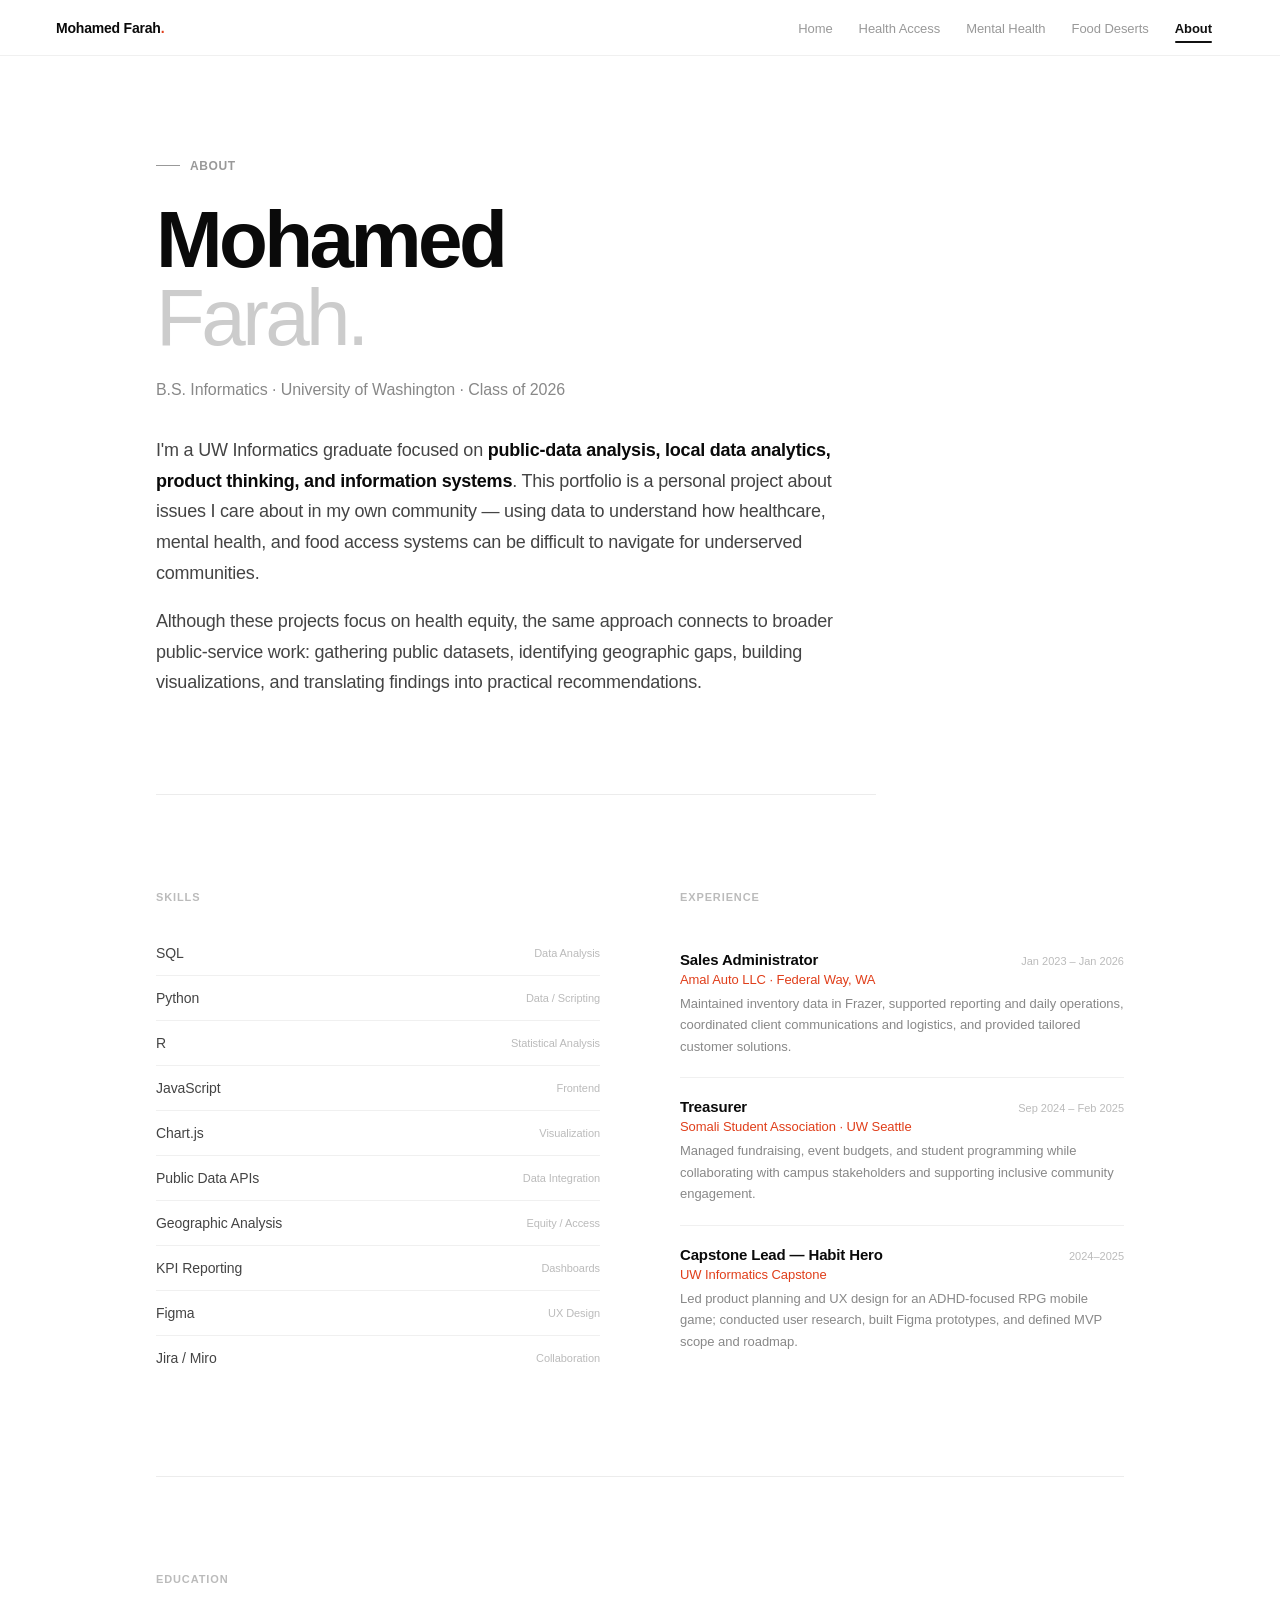
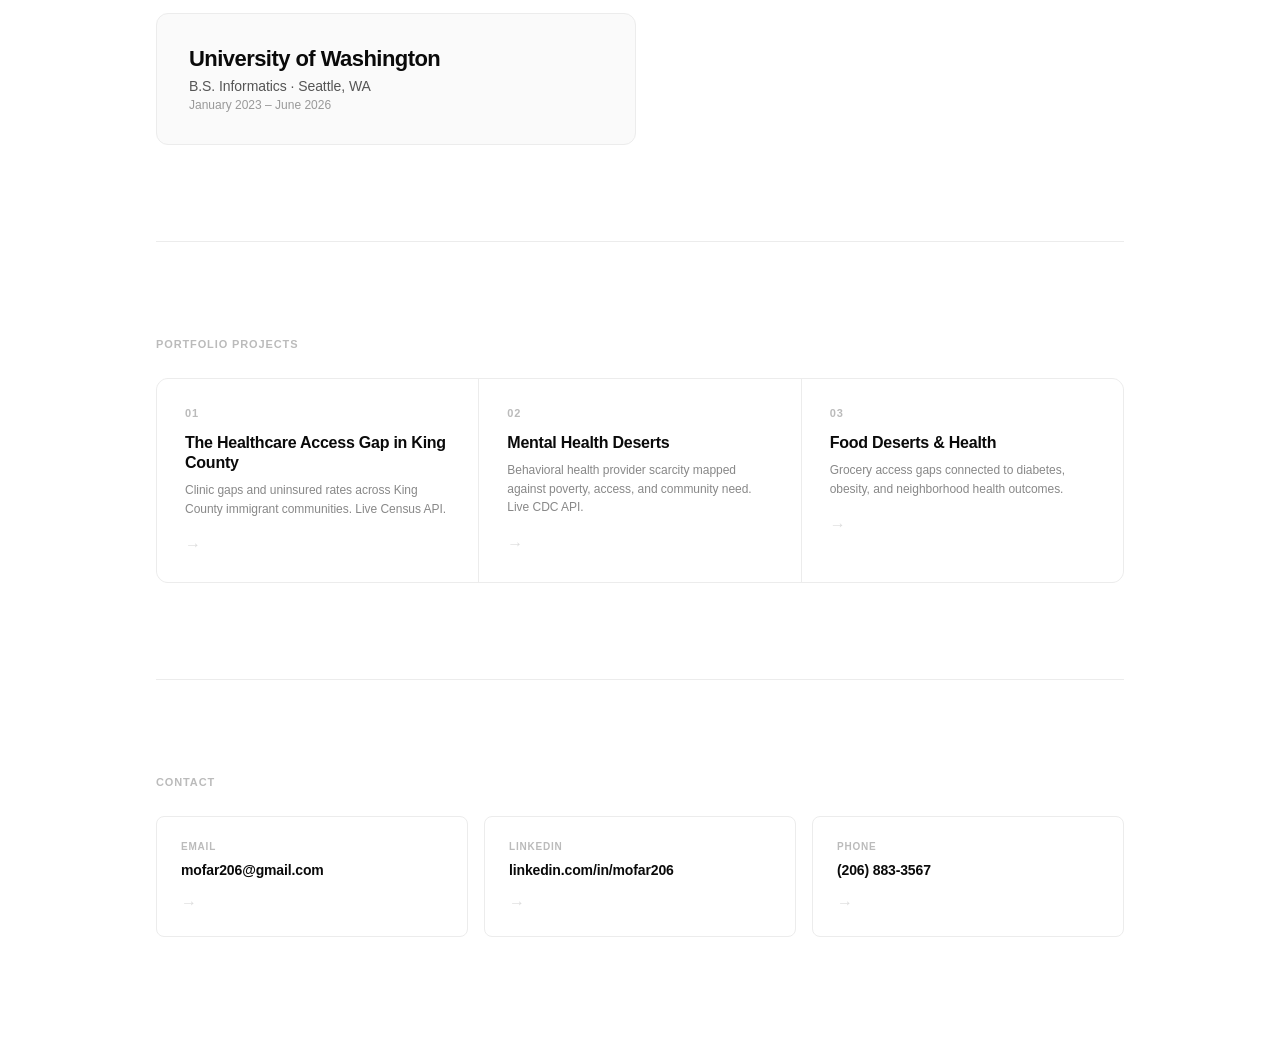
==== about.html @ 4e78c454 "Update about.html" ====
<!DOCTYPE html>
<html lang="en">
<head>
<meta charset="UTF-8">
<meta name="viewport" content="width=device-width, initial-scale=1.0">
<title>About — Mohamed Farah</title>
<link rel="preconnect" href="https://rsms.me/">
<link rel="stylesheet" href="https://rsms.me/inter/inter.css">
<link rel="stylesheet" href="shared.css">
<style>
body { background: #fff; color: #0a0a0a; padding-top: 56px; }

.wrap { max-width: 1080px; margin: 0 auto; padding: 96px 56px 120px; }

/* BIO */
.bio-block { max-width: 720px; margin-bottom: 96px; padding-bottom: 96px; border-bottom: 1px solid #ececec; }

.bio-kicker {
  display: inline-flex; align-items: center; gap: 10px;
  font-size: 12px; font-weight: 550; letter-spacing: 0.05em;
  text-transform: uppercase; color: #999; margin-bottom: 28px;
}
.bio-kicker::before { content: ''; width: 24px; height: 1px; background: #999; }

.bio-name {
  font-size: clamp(48px, 7vw, 80px);
  font-weight: 720; letter-spacing: -0.045em;
  line-height: 0.98; margin-bottom: 24px;
}
.bio-name .light { font-weight: 280; color: #ccc; }

.bio-title {
  font-size: 16px; font-weight: 400;
  color: #888; letter-spacing: -0.005em; margin-bottom: 36px;
}

.bio-text {
  font-size: 18px; font-weight: 400;
  line-height: 1.7; color: #444; letter-spacing: -0.012em;
}
.bio-text p + p { margin-top: 18px; }
.bio-text strong { color: #0a0a0a; font-weight: 550; }

/* TWO COL */
.two-col { display: grid; grid-template-columns: 1fr 1fr; gap: 80px; margin-bottom: 96px; padding-bottom: 96px; border-bottom: 1px solid #ececec; }

.sh { font-size: 11px; font-weight: 600; letter-spacing: 0.08em; text-transform: uppercase; color: #bbb; margin-bottom: 28px; }

/* SKILL LIST */
.skill-list { list-style: none; }
.skill-list li {
  font-size: 14px; font-weight: 450; color: #444;
  padding: 14px 0; border-bottom: 1px solid #f0f0f0;
  display: flex; justify-content: space-between; align-items: center;
  letter-spacing: -0.005em; transition: color 0.15s;
}
.skill-list li:last-child { border-bottom: none; }
.skill-list li:hover { color: #0a0a0a; }
.skill-cat { font-size: 11px; font-weight: 500; color: #bbb; }

/* EXP */
.exp-item { padding: 20px 0; border-bottom: 1px solid #f0f0f0; }
.exp-item:last-child { border-bottom: none; }
.exp-row { display: flex; justify-content: space-between; align-items: baseline; gap: 16px; margin-bottom: 4px; }
.exp-role { font-size: 15px; font-weight: 650; color: #0a0a0a; letter-spacing: -0.01em; }
.exp-dates { font-size: 11px; font-weight: 450; color: #bbb; white-space: nowrap; }
.exp-org { font-size: 13px; font-weight: 500; color: #e03e1a; letter-spacing: -0.005em; margin-bottom: 6px; }
.exp-desc { font-size: 13px; font-weight: 400; color: #888; line-height: 1.65; letter-spacing: -0.003em; }

/* EDU */
.edu-block { margin-bottom: 96px; padding-bottom: 96px; border-bottom: 1px solid #ececec; }
.edu-card { background: #fafafa; border: 1px solid #ececec; border-radius: 12px; padding: 32px; max-width: 480px; }
.edu-school { font-size: 22px; font-weight: 700; letter-spacing: -0.025em; margin-bottom: 6px; }
.edu-degree { font-size: 14px; font-weight: 450; color: #555; margin-bottom: 4px; letter-spacing: -0.005em; }
.edu-year { font-size: 12px; color: #999; }
.edu-badge { display: inline-block; font-size: 10px; font-weight: 600; background: #0a0a0a; color: #fff; padding: 5px 12px; margin-top: 16px; border-radius: 4px; letter-spacing: 0.04em; text-transform: uppercase; }

/* PROJECTS */
.proj-mini { margin-bottom: 96px; padding-bottom: 96px; border-bottom: 1px solid #ececec; }
.proj-mini-grid { display: grid; grid-template-columns: 1fr 1fr 1fr; gap: 1px; background: #ececec; border: 1px solid #ececec; border-radius: 12px; overflow: hidden; }
.pmini { background: #fff; padding: 28px; text-decoration: none; display: block; transition: background 0.15s; position: relative; }
.pmini:hover { background: #fafafa; }
.pmini:hover .pmini-arrow { color: #0a0a0a; transform: translateX(4px); }
.pmini-num { font-size: 11px; font-weight: 600; color: #bbb; letter-spacing: 0.08em; text-transform: uppercase; margin-bottom: 14px; }
.pmini-title { font-size: 16px; font-weight: 650; color: #0a0a0a; letter-spacing: -0.015em; line-height: 1.25; margin-bottom: 8px; }
.pmini-sub { font-size: 12px; font-weight: 400; color: #888; line-height: 1.55; margin-bottom: 18px; letter-spacing: -0.003em; }
.pmini-arrow { font-size: 16px; color: #ddd; transition: color 0.15s, transform 0.15s; display: inline-block; }

/* CONTACT */
.contact-grid { display: grid; grid-template-columns: 1fr 1fr 1fr; gap: 16px; }
.contact-card {
  border: 1px solid #ececec; border-radius: 8px; padding: 24px;
  text-decoration: none; display: block;
  transition: all 0.2s;
}
.contact-card:hover { border-color: #0a0a0a; background: #fafafa; transform: translateY(-2px); }
.contact-card:hover .cc-arrow { color: #0a0a0a; transform: translateX(4px); }
.cc-label { font-size: 10px; font-weight: 600; letter-spacing: 0.08em; text-transform: uppercase; color: #bbb; margin-bottom: 10px; }
.cc-val { font-size: 14px; font-weight: 550; color: #0a0a0a; letter-spacing: -0.01em; margin-bottom: 16px; }
.cc-arrow { font-size: 16px; color: #ddd; transition: color 0.15s, transform 0.15s; display: inline-block; }

@media(max-width:720px){
  .wrap{padding-left:24px;padding-right:24px;}
  .two-col,.proj-mini-grid,.contact-grid{grid-template-columns:1fr;}
}
</style>
</head>
<body>

<nav class="site-nav">
  <a href="index.html" class="nav-logo">Mohamed Farah<span class="dot">.</span></a>
  <ul class="nav-links">
    <li><a href="index.html">Home</a></li>
    <li><a href="project1.html">Health Access</a></li>
    <li><a href="project2.html">Mental Health</a></li>
    <li><a href="project3.html">Food Deserts</a></li>
    <li><a href="about.html" class="active">About</a></li>
  </ul>
</nav>

<div class="wrap">

  <div class="bio-block">
    <div class="bio-kicker">About</div>
    <h1 class="bio-name">Mohamed<br><span class="light">Farah.</span></h1>
    <div class="bio-title">B.S. Informatics · University of Washington · Class of 2026</div>
    <div class="bio-text">
      <p>I'm a UW Informatics graduate focused on <strong>public-data analysis, local data analytics, product thinking, and information systems</strong>. This portfolio is a personal project about issues I care about in my own community — using data to understand how healthcare, mental health, and food access systems can be difficult to navigate for underserved communities.</p>
      <p>Although these projects focus on health equity, the same approach connects to broader public-service work: gathering public datasets, identifying geographic gaps, building visualizations, and translating findings into practical recommendations.</p>
    </div>
  </div>

  <div class="two-col">
    <div>
      <div class="sh">Skills</div>
      <ul class="skill-list">
        <li>SQL <span class="skill-cat">Data Analysis</span></li>
        <li>Python <span class="skill-cat">Data / Scripting</span></li>
        <li>R <span class="skill-cat">Statistical Analysis</span></li>
        <li>JavaScript <span class="skill-cat">Frontend</span></li>
        <li>Chart.js <span class="skill-cat">Visualization</span></li>
        <li>Public Data APIs <span class="skill-cat">Data Integration</span></li>
        <li>Geographic Analysis <span class="skill-cat">Equity / Access</span></li>
        <li>KPI Reporting <span class="skill-cat">Dashboards</span></li>
        <li>Figma <span class="skill-cat">UX Design</span></li>
        <li>Jira / Miro <span class="skill-cat">Collaboration</span></li>
      </ul>
    </div>
    <div>
      <div class="sh">Experience</div>
      <div class="exp-item">
        <div class="exp-row"><span class="exp-role">Sales Administrator</span><span class="exp-dates">Jan 2023 – Jan 2026</span></div>
        <div class="exp-org">Amal Auto LLC · Federal Way, WA</div>
        <div class="exp-desc">Maintained inventory data in Frazer, supported reporting and daily operations, coordinated client communications and logistics, and provided tailored customer solutions.</div>
      </div>
      <div class="exp-item">
        <div class="exp-row"><span class="exp-role">Treasurer</span><span class="exp-dates">Sep 2024 – Feb 2025</span></div>
        <div class="exp-org">Somali Student Association · UW Seattle</div>
        <div class="exp-desc">Managed fundraising, event budgets, and student programming while collaborating with campus stakeholders and supporting inclusive community engagement.</div>
      </div>
      <div class="exp-item">
        <div class="exp-row"><span class="exp-role">Capstone Lead — Habit Hero</span><span class="exp-dates">2024–2025</span></div>
        <div class="exp-org">UW Informatics Capstone</div>
        <div class="exp-desc">Led product planning and UX design for an ADHD-focused RPG mobile game; conducted user research, built Figma prototypes, and defined MVP scope and roadmap.</div>
      </div>
    </div>
  </div>

  <div class="edu-block">
    <div class="sh">Education</div>
    <div class="edu-card">
      <div class="edu-school">University of Washington</div>
      <div class="edu-degree">B.S. Informatics · Seattle, WA</div>
      <div class="edu-year">January 2023 – June 2026</div>
    </div>
  </div>

  <div class="proj-mini">
    <div class="sh">Portfolio projects</div>
    <div class="proj-mini-grid">
      <a href="project1.html" class="pmini">
        <div class="pmini-num">01</div>
        <div class="pmini-title">The Healthcare Access Gap in King County</div>
        <div class="pmini-sub">Clinic gaps and uninsured rates across King County immigrant communities. Live Census API.</div>
        <div class="pmini-arrow">→</div>
      </a>
      <a href="project2.html" class="pmini">
        <div class="pmini-num">02</div>
        <div class="pmini-title">Mental Health Deserts</div>
        <div class="pmini-sub">Behavioral health provider scarcity mapped against poverty, access, and community need. Live CDC API.</div>
        <div class="pmini-arrow">→</div>
      </a>
      <a href="project3.html" class="pmini">
        <div class="pmini-num">03</div>
        <div class="pmini-title">Food Deserts & Health</div>
        <div class="pmini-sub">Grocery access gaps connected to diabetes, obesity, and neighborhood health outcomes.</div>
        <div class="pmini-arrow">→</div>
      </a>
    </div>
  </div>

  <div>
    <div class="sh">Contact</div>
    <div class="contact-grid">
      <a href="mailto:mofar206@gmail.com" class="contact-card">
        <div class="cc-label">Email</div>
        <div class="cc-val">mofar206@gmail.com</div>
        <div class="cc-arrow">→</div>
      </a>
      <a href="https://linkedin.com/in/mofar206" target="_blank" class="contact-card">
        <div class="cc-label">LinkedIn</div>
        <div class="cc-val">linkedin.com/in/mofar206</div>
        <div class="cc-arrow">→</div>
      </a>
      <a href="tel:2068833567" class="contact-card">
        <div class="cc-label">Phone</div>
        <div class="cc-val">(206) 883-3567</div>
        <div class="cc-arrow">→</div>
      </a>
    </div>
  </div>

</div>
</body>
</html>
---- shared.css ----
/* ─── Inter Variable from rsms.me ─── */
@import url('https://rsms.me/inter/inter.css');

*, *::before, *::after { margin: 0; padding: 0; box-sizing: border-box; }

:root {
  font-family: 'InterVariable', Inter, sans-serif;
  font-feature-settings: 'liga' 1, 'calt' 1, 'ss01' 1, 'cv11' 1;
  -webkit-font-smoothing: antialiased;
  -moz-osx-font-smoothing: grayscale;
  text-rendering: optimizeLegibility;
}

@supports (font-variation-settings: normal) {
  :root { font-family: 'InterVariable', sans-serif; }
}

::selection { background: #111; color: #fff; }

html { scroll-behavior: smooth; }

/* ─── SHARED NAV ─── */
.site-nav {
  position: fixed;
  top: 0; left: 0; right: 0;
  z-index: 200;
  height: 56px;
  display: flex;
  align-items: center;
  justify-content: space-between;
  padding: 0 56px;
  background: rgba(255,255,255,0.85);
  backdrop-filter: blur(16px) saturate(180%);
  -webkit-backdrop-filter: blur(16px) saturate(180%);
  border-bottom: 1px solid rgba(0,0,0,0.06);
}

.nav-logo {
  font-size: 14px;
  font-weight: 600;
  color: #0a0a0a;
  text-decoration: none;
  letter-spacing: -0.015em;
  transition: opacity 0.15s;
}
.nav-logo:hover { opacity: 0.6; }
.nav-logo .dot { color: #e03e1a; }

.nav-links {
  display: flex;
  list-style: none;
  gap: 2px;
}

.nav-links a {
  position: relative;
  font-size: 13px;
  font-weight: 450;
  color: #999;
  text-decoration: none;
  padding: 6px 12px;
  border-radius: 6px;
  transition: color 0.15s, background 0.15s;
  letter-spacing: -0.005em;
}

.nav-links a:hover { color: #111; background: rgba(0,0,0,0.04); }
.nav-links a.active { color: #111; font-weight: 550; }
.nav-links a.active::after {
  content: '';
  position: absolute;
  bottom: -1px;
  left: 12px; right: 12px;
  height: 2px;
  background: #111;
  border-radius: 1px;
}

@media (max-width: 720px) {
  .site-nav { padding: 0 20px; }
  .nav-links a { padding: 5px 8px; font-size: 12px; }
}
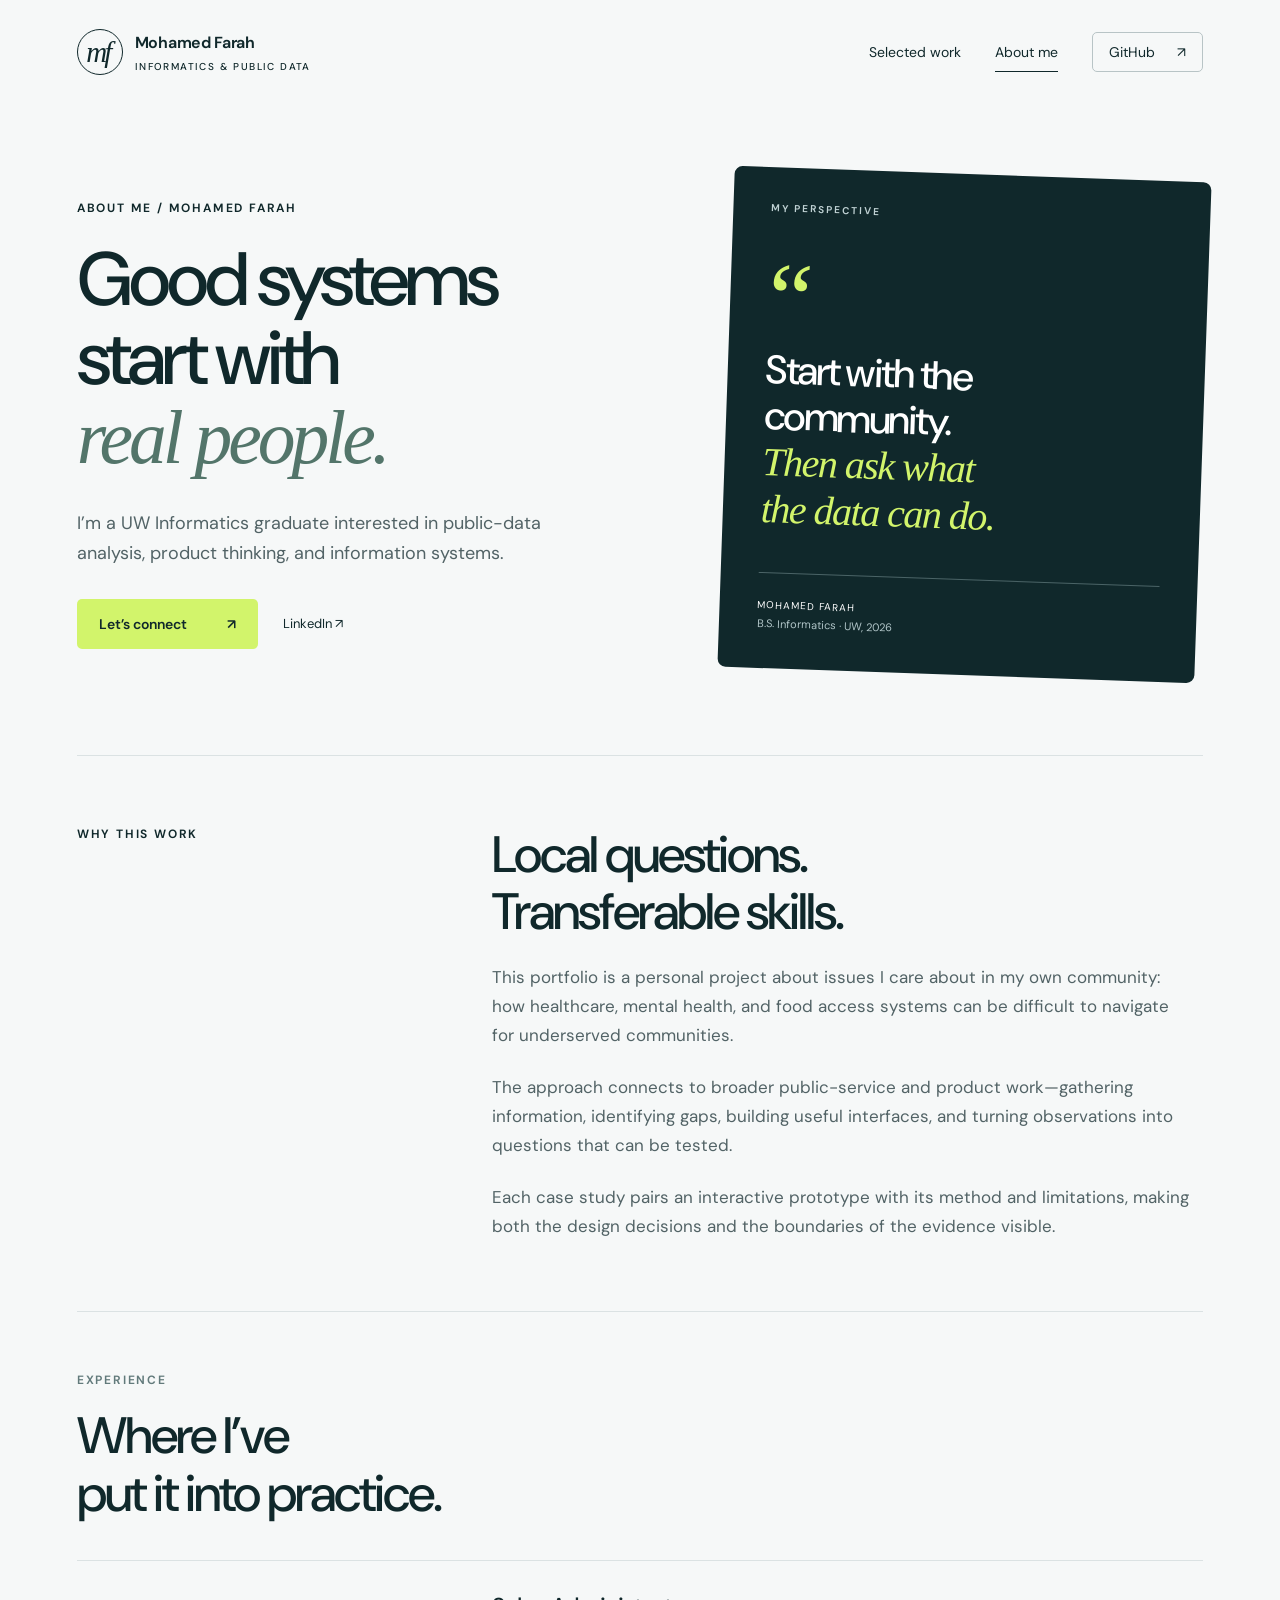
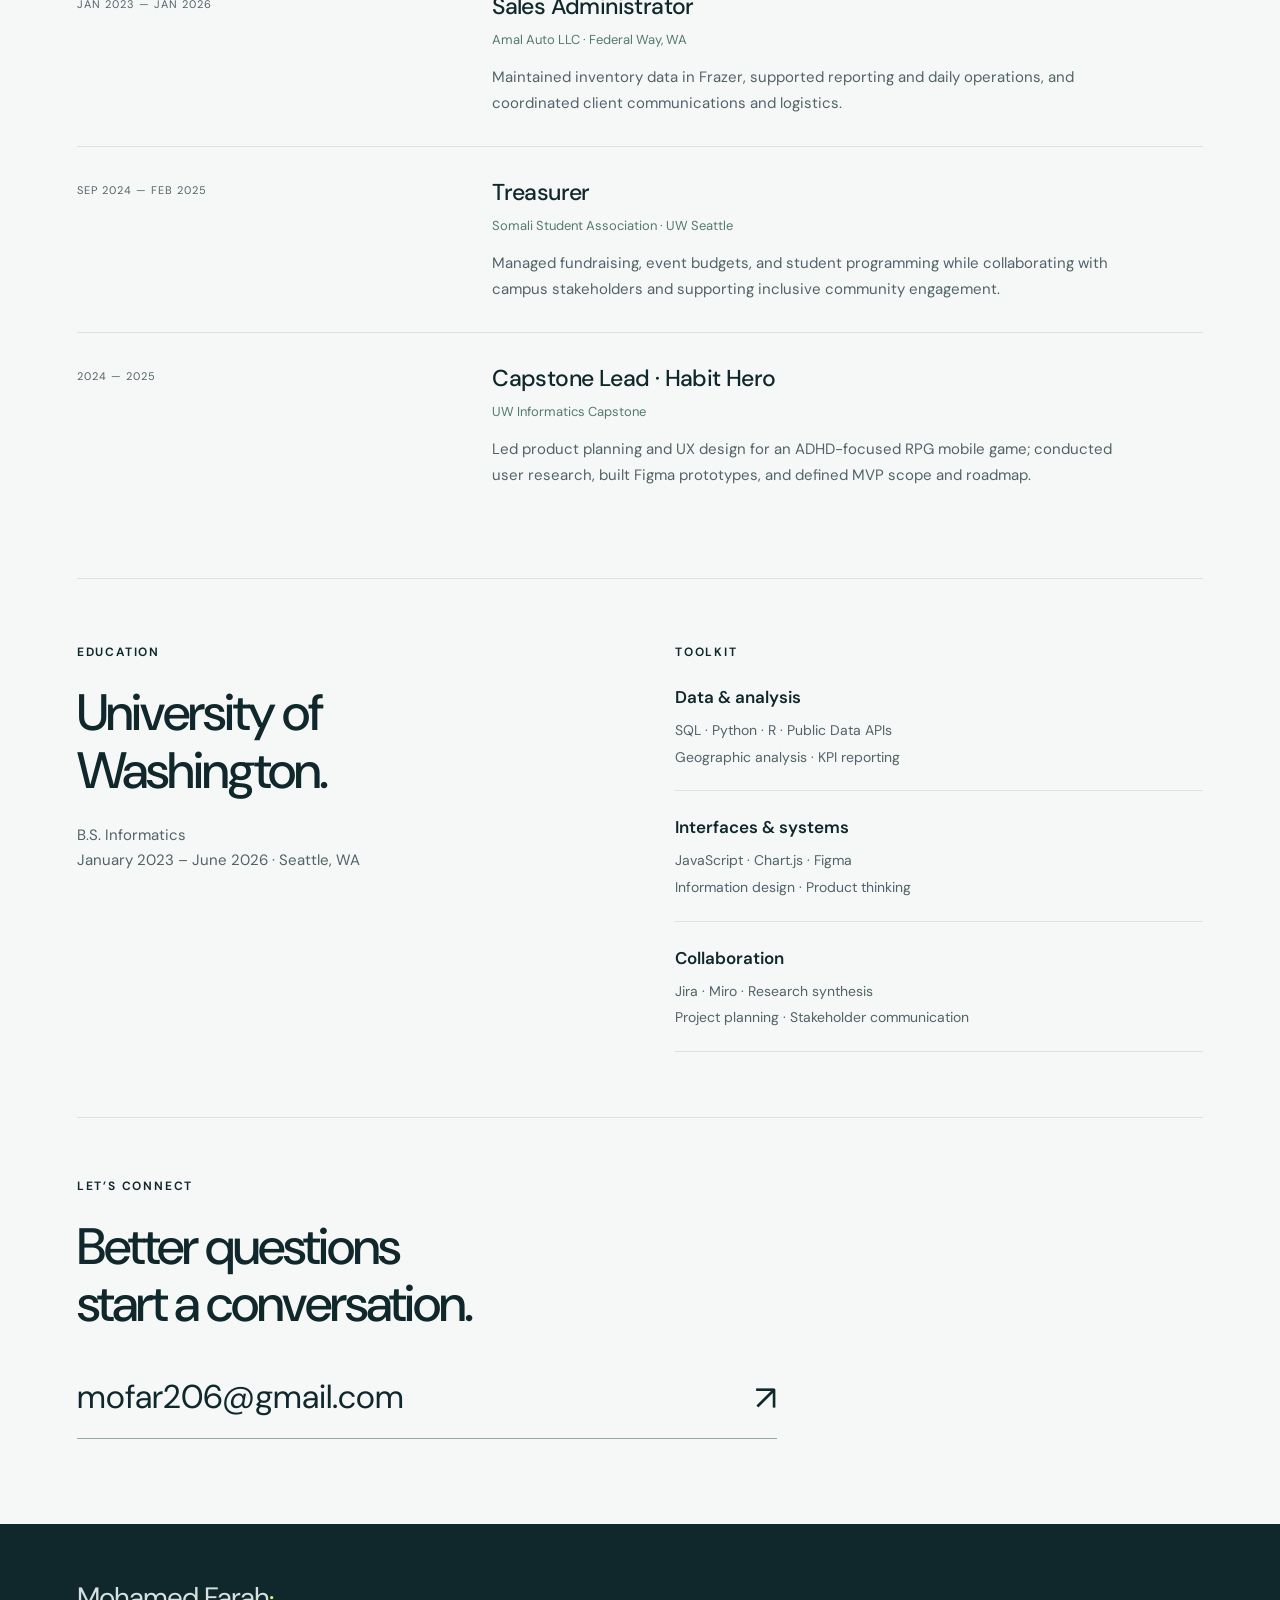
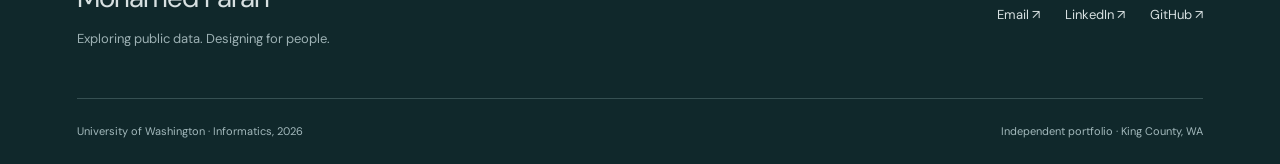
==== commit 60d1334b: "Redesign health portfolio with immersive case studies and transparent data" ====
--- a/about.html
+++ b/about.html
@@ -1,225 +1 @@
-<!DOCTYPE html>
-<html lang="en">
-<head>
-<meta charset="UTF-8">
-<meta name="viewport" content="width=device-width, initial-scale=1.0">
-<title>About — Mohamed Farah</title>
-<link rel="preconnect" href="https://rsms.me/">
-<link rel="stylesheet" href="https://rsms.me/inter/inter.css">
-<link rel="stylesheet" href="shared.css">
-<style>
-body { background: #fff; color: #0a0a0a; padding-top: 56px; }
-
-.wrap { max-width: 1080px; margin: 0 auto; padding: 96px 56px 120px; }
-
-/* BIO */
-.bio-block { max-width: 720px; margin-bottom: 96px; padding-bottom: 96px; border-bottom: 1px solid #ececec; }
-
-.bio-kicker {
-  display: inline-flex; align-items: center; gap: 10px;
-  font-size: 12px; font-weight: 550; letter-spacing: 0.05em;
-  text-transform: uppercase; color: #999; margin-bottom: 28px;
-}
-.bio-kicker::before { content: ''; width: 24px; height: 1px; background: #999; }
-
-.bio-name {
-  font-size: clamp(48px, 7vw, 80px);
-  font-weight: 720; letter-spacing: -0.045em;
-  line-height: 0.98; margin-bottom: 24px;
-}
-.bio-name .light { font-weight: 280; color: #ccc; }
-
-.bio-title {
-  font-size: 16px; font-weight: 400;
-  color: #888; letter-spacing: -0.005em; margin-bottom: 36px;
-}
-
-.bio-text {
-  font-size: 18px; font-weight: 400;
-  line-height: 1.7; color: #444; letter-spacing: -0.012em;
-}
-.bio-text p + p { margin-top: 18px; }
-.bio-text strong { color: #0a0a0a; font-weight: 550; }
-
-/* TWO COL */
-.two-col { display: grid; grid-template-columns: 1fr 1fr; gap: 80px; margin-bottom: 96px; padding-bottom: 96px; border-bottom: 1px solid #ececec; }
-
-.sh { font-size: 11px; font-weight: 600; letter-spacing: 0.08em; text-transform: uppercase; color: #bbb; margin-bottom: 28px; }
-
-/* SKILL LIST */
-.skill-list { list-style: none; }
-.skill-list li {
-  font-size: 14px; font-weight: 450; color: #444;
-  padding: 14px 0; border-bottom: 1px solid #f0f0f0;
-  display: flex; justify-content: space-between; align-items: center;
-  letter-spacing: -0.005em; transition: color 0.15s;
-}
-.skill-list li:last-child { border-bottom: none; }
-.skill-list li:hover { color: #0a0a0a; }
-.skill-cat { font-size: 11px; font-weight: 500; color: #bbb; }
-
-/* EXP */
-.exp-item { padding: 20px 0; border-bottom: 1px solid #f0f0f0; }
-.exp-item:last-child { border-bottom: none; }
-.exp-row { display: flex; justify-content: space-between; align-items: baseline; gap: 16px; margin-bottom: 4px; }
-.exp-role { font-size: 15px; font-weight: 650; color: #0a0a0a; letter-spacing: -0.01em; }
-.exp-dates { font-size: 11px; font-weight: 450; color: #bbb; white-space: nowrap; }
-.exp-org { font-size: 13px; font-weight: 500; color: #e03e1a; letter-spacing: -0.005em; margin-bottom: 6px; }
-.exp-desc { font-size: 13px; font-weight: 400; color: #888; line-height: 1.65; letter-spacing: -0.003em; }
-
-/* EDU */
-.edu-block { margin-bottom: 96px; padding-bottom: 96px; border-bottom: 1px solid #ececec; }
-.edu-card { background: #fafafa; border: 1px solid #ececec; border-radius: 12px; padding: 32px; max-width: 480px; }
-.edu-school { font-size: 22px; font-weight: 700; letter-spacing: -0.025em; margin-bottom: 6px; }
-.edu-degree { font-size: 14px; font-weight: 450; color: #555; margin-bottom: 4px; letter-spacing: -0.005em; }
-.edu-year { font-size: 12px; color: #999; }
-.edu-badge { display: inline-block; font-size: 10px; font-weight: 600; background: #0a0a0a; color: #fff; padding: 5px 12px; margin-top: 16px; border-radius: 4px; letter-spacing: 0.04em; text-transform: uppercase; }
-
-/* PROJECTS */
-.proj-mini { margin-bottom: 96px; padding-bottom: 96px; border-bottom: 1px solid #ececec; }
-.proj-mini-grid { display: grid; grid-template-columns: 1fr 1fr 1fr; gap: 1px; background: #ececec; border: 1px solid #ececec; border-radius: 12px; overflow: hidden; }
-.pmini { background: #fff; padding: 28px; text-decoration: none; display: block; transition: background 0.15s; position: relative; }
-.pmini:hover { background: #fafafa; }
-.pmini:hover .pmini-arrow { color: #0a0a0a; transform: translateX(4px); }
-.pmini-num { font-size: 11px; font-weight: 600; color: #bbb; letter-spacing: 0.08em; text-transform: uppercase; margin-bottom: 14px; }
-.pmini-title { font-size: 16px; font-weight: 650; color: #0a0a0a; letter-spacing: -0.015em; line-height: 1.25; margin-bottom: 8px; }
-.pmini-sub { font-size: 12px; font-weight: 400; color: #888; line-height: 1.55; margin-bottom: 18px; letter-spacing: -0.003em; }
-.pmini-arrow { font-size: 16px; color: #ddd; transition: color 0.15s, transform 0.15s; display: inline-block; }
-
-/* CONTACT */
-.contact-grid { display: grid; grid-template-columns: 1fr 1fr 1fr; gap: 16px; }
-.contact-card {
-  border: 1px solid #ececec; border-radius: 8px; padding: 24px;
-  text-decoration: none; display: block;
-  transition: all 0.2s;
-}
-.contact-card:hover { border-color: #0a0a0a; background: #fafafa; transform: translateY(-2px); }
-.contact-card:hover .cc-arrow { color: #0a0a0a; transform: translateX(4px); }
-.cc-label { font-size: 10px; font-weight: 600; letter-spacing: 0.08em; text-transform: uppercase; color: #bbb; margin-bottom: 10px; }
-.cc-val { font-size: 14px; font-weight: 550; color: #0a0a0a; letter-spacing: -0.01em; margin-bottom: 16px; }
-.cc-arrow { font-size: 16px; color: #ddd; transition: color 0.15s, transform 0.15s; display: inline-block; }
-
-@media(max-width:720px){
-  .wrap{padding-left:24px;padding-right:24px;}
-  .two-col,.proj-mini-grid,.contact-grid{grid-template-columns:1fr;}
-}
-</style>
-</head>
-<body>
-
-<nav class="site-nav">
-  <a href="index.html" class="nav-logo">Mohamed Farah<span class="dot">.</span></a>
-  <ul class="nav-links">
-    <li><a href="index.html">Home</a></li>
-    <li><a href="project1.html">Health Access</a></li>
-    <li><a href="project2.html">Mental Health</a></li>
-    <li><a href="project3.html">Food Deserts</a></li>
-    <li><a href="about.html" class="active">About</a></li>
-  </ul>
-</nav>
-
-<div class="wrap">
-
-  <div class="bio-block">
-    <div class="bio-kicker">About</div>
-    <h1 class="bio-name">Mohamed<br><span class="light">Farah.</span></h1>
-    <div class="bio-title">B.S. Informatics · University of Washington · Class of 2026</div>
-    <div class="bio-text">
-      <p>I'm a UW Informatics graduate focused on <strong>public-data analysis, local data analytics, product thinking, and information systems</strong>. This portfolio is a personal project about issues I care about in my own community — using data to understand how healthcare, mental health, and food access systems can be difficult to navigate for underserved communities.</p>
-      <p>Although these projects focus on health equity, the same approach connects to broader public-service work: gathering public datasets, identifying geographic gaps, building visualizations, and translating findings into practical recommendations.</p>
-    </div>
-  </div>
-
-  <div class="two-col">
-    <div>
-      <div class="sh">Skills</div>
-      <ul class="skill-list">
-        <li>SQL <span class="skill-cat">Data Analysis</span></li>
-        <li>Python <span class="skill-cat">Data / Scripting</span></li>
-        <li>R <span class="skill-cat">Statistical Analysis</span></li>
-        <li>JavaScript <span class="skill-cat">Frontend</span></li>
-        <li>Chart.js <span class="skill-cat">Visualization</span></li>
-        <li>Public Data APIs <span class="skill-cat">Data Integration</span></li>
-        <li>Geographic Analysis <span class="skill-cat">Equity / Access</span></li>
-        <li>KPI Reporting <span class="skill-cat">Dashboards</span></li>
-        <li>Figma <span class="skill-cat">UX Design</span></li>
-        <li>Jira / Miro <span class="skill-cat">Collaboration</span></li>
-      </ul>
-    </div>
-    <div>
-      <div class="sh">Experience</div>
-      <div class="exp-item">
-        <div class="exp-row"><span class="exp-role">Sales Administrator</span><span class="exp-dates">Jan 2023 – Jan 2026</span></div>
-        <div class="exp-org">Amal Auto LLC · Federal Way, WA</div>
-        <div class="exp-desc">Maintained inventory data in Frazer, supported reporting and daily operations, coordinated client communications and logistics, and provided tailored customer solutions.</div>
-      </div>
-      <div class="exp-item">
-        <div class="exp-row"><span class="exp-role">Treasurer</span><span class="exp-dates">Sep 2024 – Feb 2025</span></div>
-        <div class="exp-org">Somali Student Association · UW Seattle</div>
-        <div class="exp-desc">Managed fundraising, event budgets, and student programming while collaborating with campus stakeholders and supporting inclusive community engagement.</div>
-      </div>
-      <div class="exp-item">
-        <div class="exp-row"><span class="exp-role">Capstone Lead — Habit Hero</span><span class="exp-dates">2024–2025</span></div>
-        <div class="exp-org">UW Informatics Capstone</div>
-        <div class="exp-desc">Led product planning and UX design for an ADHD-focused RPG mobile game; conducted user research, built Figma prototypes, and defined MVP scope and roadmap.</div>
-      </div>
-    </div>
-  </div>
-
-  <div class="edu-block">
-    <div class="sh">Education</div>
-    <div class="edu-card">
-      <div class="edu-school">University of Washington</div>
-      <div class="edu-degree">B.S. Informatics · Seattle, WA</div>
-      <div class="edu-year">January 2023 – June 2026</div>
-    </div>
-  </div>
-
-  <div class="proj-mini">
-    <div class="sh">Portfolio projects</div>
-    <div class="proj-mini-grid">
-      <a href="project1.html" class="pmini">
-        <div class="pmini-num">01</div>
-        <div class="pmini-title">The Healthcare Access Gap in King County</div>
-        <div class="pmini-sub">Clinic gaps and uninsured rates across King County immigrant communities. Live Census API.</div>
-        <div class="pmini-arrow">→</div>
-      </a>
-      <a href="project2.html" class="pmini">
-        <div class="pmini-num">02</div>
-        <div class="pmini-title">Mental Health Deserts</div>
-        <div class="pmini-sub">Behavioral health provider scarcity mapped against poverty, access, and community need. Live CDC API.</div>
-        <div class="pmini-arrow">→</div>
-      </a>
-      <a href="project3.html" class="pmini">
-        <div class="pmini-num">03</div>
-        <div class="pmini-title">Food Deserts & Health</div>
-        <div class="pmini-sub">Grocery access gaps connected to diabetes, obesity, and neighborhood health outcomes.</div>
-        <div class="pmini-arrow">→</div>
-      </a>
-    </div>
-  </div>
-
-  <div>
-    <div class="sh">Contact</div>
-    <div class="contact-grid">
-      <a href="mailto:mofar206@gmail.com" class="contact-card">
-        <div class="cc-label">Email</div>
-        <div class="cc-val">mofar206@gmail.com</div>
-        <div class="cc-arrow">→</div>
-      </a>
-      <a href="https://linkedin.com/in/mofar206" target="_blank" class="contact-card">
-        <div class="cc-label">LinkedIn</div>
-        <div class="cc-val">linkedin.com/in/mofar206</div>
-        <div class="cc-arrow">→</div>
-      </a>
-      <a href="tel:2068833567" class="contact-card">
-        <div class="cc-label">Phone</div>
-        <div class="cc-val">(206) 883-3567</div>
-        <div class="cc-arrow">→</div>
-      </a>
-    </div>
-  </div>
-
-</div>
-</body>
-</html>
+<!DOCTYPE html><html lang="en"><head><meta charset="utf-8"><meta name="viewport" content="width=device-width,initial-scale=1"><meta name="description" content="Mohamed Farah, University of Washington Informatics graduate focused on public data, product thinking, and information systems."><meta name="theme-color" content="#10282b"><title>About — Mohamed Farah</title><link rel="icon" href="favicon.svg" type="image/svg+xml"><link rel="preconnect" href="https://rsms.me"><link rel="stylesheet" href="https://rsms.me/inter/inter.css"><link rel="stylesheet" href="shared.css"><script src="data.js" defer></script><script src="app.js" defer></script></head><body><a class="skip" href="#main">Skip to content</a><header class="site-header"><a class="brand" href="index.html"><span class="monogram">mf</span><span>Mohamed Farah<span class="brand-sub">INFORMATICS & PUBLIC DATA</span></span></a><nav aria-label="Main navigation"><a href="index.html#work" >Selected work</a><a href="about.html" aria-current="page">About me</a><a class="nav-github" href="https://github.com/mofar206/Health-Portfolio" target="_blank" rel="noopener noreferrer">GitHub <span aria-hidden="true">↗</span></a></nav></header><main id="main" class="about-page"><section class="about-hero case-container"><div><p class="eyebrow">ABOUT ME / MOHAMED FARAH</p><h1>Good systems<br>start with<br><em>real people.</em></h1><p>I’m a UW Informatics graduate interested in public-data analysis, product thinking, and information systems.</p><div class="about-actions"><a class="button lime" href="mailto:mofar206@gmail.com">Let’s connect <span>↗</span></a><a href="https://linkedin.com/in/mofar206" target="_blank" rel="noopener noreferrer">LinkedIn ↗</a></div></div><aside class="about-note"><p class="eyebrow">MY PERSPECTIVE</p><span class="note-mark" aria-hidden="true">“</span><h2>Start with the<br>community.<br><em>Then ask what<br>the data can do.</em></h2><div>MOHAMED FARAH<br><span>B.S. Informatics · UW, 2026</span></div></aside></section><div class="case-container"><section class="about-story"><p class="eyebrow">WHY THIS WORK</p><div><h2>Local questions.<br>Transferable skills.</h2><p>This portfolio is a personal project about issues I care about in my own community: how healthcare, mental health, and food access systems can be difficult to navigate for underserved communities.</p><p>The approach connects to broader public-service and product work—gathering information, identifying gaps, building useful interfaces, and turning observations into questions that can be tested.</p><p>Each case study pairs an interactive prototype with its method and limitations, making both the design decisions and the boundaries of the evidence visible.</p></div></section><section class="experience-section"><div class="section-heading"><div><p class="eyebrow">EXPERIENCE</p><h2>Where I’ve<br>put it into practice.</h2></div></div><div class="experience-item"><span>JAN 2023 — JAN 2026</span><div><h3>Sales Administrator</h3><p class="organization">Amal Auto LLC · Federal Way, WA</p><p>Maintained inventory data in Frazer, supported reporting and daily operations, and coordinated client communications and logistics.</p></div></div><div class="experience-item"><span>SEP 2024 — FEB 2025</span><div><h3>Treasurer</h3><p class="organization">Somali Student Association · UW Seattle</p><p>Managed fundraising, event budgets, and student programming while collaborating with campus stakeholders and supporting inclusive community engagement.</p></div></div><div class="experience-item"><span>2024 — 2025</span><div><h3>Capstone Lead · Habit Hero</h3><p class="organization">UW Informatics Capstone</p><p>Led product planning and UX design for an ADHD-focused RPG mobile game; conducted user research, built Figma prototypes, and defined MVP scope and roadmap.</p></div></div></section><section class="skills-section"><div><p class="eyebrow">EDUCATION</p><h2>University of<br>Washington.</h2><p>B.S. Informatics<br>January 2023 – June 2026 · Seattle, WA</p></div><div><p class="eyebrow">TOOLKIT</p><div class="skill-group"><h3>Data & analysis</h3><p>SQL · Python · R · Public Data APIs<br>Geographic analysis · KPI reporting</p></div><div class="skill-group"><h3>Interfaces & systems</h3><p>JavaScript · Chart.js · Figma<br>Information design · Product thinking</p></div><div class="skill-group"><h3>Collaboration</h3><p>Jira · Miro · Research synthesis<br>Project planning · Stakeholder communication</p></div></div></section><section class="contact-section"><p class="eyebrow">LET’S CONNECT</p><h2>Better questions<br>start a conversation.</h2><a href="mailto:mofar206@gmail.com">mofar206@gmail.com <span>↗</span></a></section></div></main><footer class="footer"><div><a class="footer-name" href="index.html">Mohamed Farah<span>·</span></a><p>Exploring public data. Designing for people.</p></div><div class="footer-links"><a href="mailto:mofar206@gmail.com">Email ↗</a><a href="https://linkedin.com/in/mofar206" target="_blank" rel="noopener noreferrer">LinkedIn ↗</a><a href="https://github.com/mofar206/Health-Portfolio" target="_blank" rel="noopener noreferrer">GitHub ↗</a></div><div class="footer-bottom"><span>University of Washington · Informatics, 2026</span><span>Independent portfolio · King County, WA</span></div></footer></body></html>
--- a/shared.css
+++ b/shared.css
@@ -1,82 +1,10 @@
-/* ─── Inter Variable from rsms.me ─── */
-@import url('https://rsms.me/inter/inter.css');
-
-*, *::before, *::after { margin: 0; padding: 0; box-sizing: border-box; }
-
-:root {
-  font-family: 'InterVariable', Inter, sans-serif;
-  font-feature-settings: 'liga' 1, 'calt' 1, 'ss01' 1, 'cv11' 1;
-  -webkit-font-smoothing: antialiased;
-  -moz-osx-font-smoothing: grayscale;
-  text-rendering: optimizeLegibility;
-}
-
-@supports (font-variation-settings: normal) {
-  :root { font-family: 'InterVariable', sans-serif; }
-}
-
-::selection { background: #111; color: #fff; }
-
-html { scroll-behavior: smooth; }
-
-/* ─── SHARED NAV ─── */
-.site-nav {
-  position: fixed;
-  top: 0; left: 0; right: 0;
-  z-index: 200;
-  height: 56px;
-  display: flex;
-  align-items: center;
-  justify-content: space-between;
-  padding: 0 56px;
-  background: rgba(255,255,255,0.85);
-  backdrop-filter: blur(16px) saturate(180%);
-  -webkit-backdrop-filter: blur(16px) saturate(180%);
-  border-bottom: 1px solid rgba(0,0,0,0.06);
-}
-
-.nav-logo {
-  font-size: 14px;
-  font-weight: 600;
-  color: #0a0a0a;
-  text-decoration: none;
-  letter-spacing: -0.015em;
-  transition: opacity 0.15s;
-}
-.nav-logo:hover { opacity: 0.6; }
-.nav-logo .dot { color: #e03e1a; }
-
-.nav-links {
-  display: flex;
-  list-style: none;
-  gap: 2px;
-}
-
-.nav-links a {
-  position: relative;
-  font-size: 13px;
-  font-weight: 450;
-  color: #999;
-  text-decoration: none;
-  padding: 6px 12px;
-  border-radius: 6px;
-  transition: color 0.15s, background 0.15s;
-  letter-spacing: -0.005em;
-}
-
-.nav-links a:hover { color: #111; background: rgba(0,0,0,0.04); }
-.nav-links a.active { color: #111; font-weight: 550; }
-.nav-links a.active::after {
-  content: '';
-  position: absolute;
-  bottom: -1px;
-  left: 12px; right: 12px;
-  height: 2px;
-  background: #111;
-  border-radius: 1px;
-}
-
-@media (max-width: 720px) {
-  .site-nav { padding: 0 20px; }
-  .nav-links a { padding: 5px 8px; font-size: 12px; }
-}
+@import url('https://fonts.googleapis.com/css2?family=DM+Sans:wght@400;500;600;700&display=swap');
+:root{--ink:#10282b;--muted:#526366;--paper:#f6f8f8;--line:#dbe2e3;--lime:#d2f46b;--teal:#146c67;--orange:#b64125;--radius:18px;font-family:InterVariable,Inter,'DM Sans',Arial,sans-serif;color:var(--ink);background:var(--paper);font-synthesis:none;scroll-behavior:smooth}*{box-sizing:border-box}body{margin:0}a{color:inherit}button,input,select{font:inherit}button,a,input,select,summary{-webkit-tap-highlight-color:transparent}a,button,input,select,summary{outline-offset:5px}a:focus-visible,button:focus-visible,summary:focus-visible{outline:3px solid #54942d}button{cursor:pointer}a{text-decoration:none}p,h1,h2,h3,h4{margin:0}p{line-height:1.7}button{color:inherit}em{font-family:Georgia,'Times New Roman',serif;font-weight:400}::selection{background:var(--lime);color:var(--ink)}.skip{position:fixed;left:20px;top:-100px;z-index:20;padding:12px;background:var(--lime)}.skip:focus{top:10px}.site-header{max-width:1440px;margin:auto;height:104px;padding:0 6%;display:flex;justify-content:space-between;align-items:center;background:var(--paper)}.brand{display:flex;align-items:center;gap:12px;font-size:16px;font-weight:650;letter-spacing:-.3px}.monogram{display:grid;place-items:center;width:46px;height:46px;border:1px solid var(--ink);border-radius:50%;font:italic 29px Georgia;letter-spacing:-3px;padding-right:4px}.brand-sub{display:block;font-size:10px;font-weight:500;letter-spacing:1.4px;margin-top:7px}.site-header nav{display:flex;align-items:center;gap:34px;font-size:14px}.site-header nav>a{padding:10px 0}.site-header nav>a[aria-current]{border-bottom:1px solid var(--ink)}.site-header nav>.nav-github{border:1px solid #b8c4c6;padding:10px 16px;border-radius:5px;display:flex;gap:22px}.home-hero{background:var(--ink);color:#fff;padding:68px 6% 35px;display:grid;grid-template-columns:1.03fr 1fr;gap:7%;position:relative;max-width:1440px;margin:auto}.eyebrow{font-size:12px;line-height:1.4;letter-spacing:1.8px;font-weight:650;text-transform:uppercase;margin-bottom:23px}.eyebrow.light{color:#cad7d7;display:flex;justify-content:space-between;max-width:395px}.eyebrow.light span{color:#82999c}h1{font-size:clamp(48px,5.9vw,84px);font-weight:500;line-height:1.05;letter-spacing:-4px}.hero-copy h1 em{color:var(--lime);font-size:1.02em;letter-spacing:-3px}.hero-description{font-size:17px;color:#becdce;max-width:440px;margin:28px 0 30px;line-height:1.75}.button{display:inline-flex;align-items:center;justify-content:space-between;gap:40px;min-height:50px;padding:14px 22px;border-radius:5px;font-size:14px;font-weight:600;transition:transform .2s,background .2s}.button:hover{transform:translateY(-3px)}.button.lime{background:var(--lime);color:var(--ink)}.button.lime:hover{background:#e4ff96}.button.outline{border:1px solid #98aaac}.hero-location{display:flex;align-items:center;gap:10px;margin-top:49px;font-size:12px;color:#a4b9bc}.hero-location>span:last-child{font-size:10px;margin-left:auto;letter-spacing:.6px}.cross{font-size:25px;font-weight:300;color:var(--lime)}.hero-visual{background:#1a3437;border:1px solid #3b5153;border-radius:12px;align-self:center;transform:rotate(-1deg);box-shadow:0 24px 60px #0002;overflow:hidden;margin-bottom:26px}.visual-top,.mini-top,.mini-bottom{display:flex;align-items:center;justify-content:space-between;font-size:10px;letter-spacing:1.2px;font-weight:500;gap:12px}.visual-top{padding:19px 25px;border-bottom:1px solid #395053;color:#b8cacc}.small-pill{border:1px solid #526768;border-radius:4px;padding:5px 7px;font-size:9px;letter-spacing:1px;color:var(--lime)}.visual-title{padding:27px 25px 20px;display:flex;justify-content:space-between;align-items:center}.visual-title p{font-size:22px;line-height:1.4;color:#a3b6b8;letter-spacing:-.6px}.visual-title strong{font-weight:500;color:#fff}.visual-index{font-size:58px;letter-spacing:-4px;color:#758b7c;font-weight:300;line-height:1}.segmented{margin:0 25px;display:flex;padding:4px;border:1px solid #43595b;border-radius:6px;gap:3px}.segmented button{background:transparent;color:#c1d0d1;flex:1;font-size:12px;border:0;border-radius:3px;padding:10px 5px;white-space:nowrap}.segmented button.active{background:var(--lime);color:var(--ink);box-shadow:0 1px 3px #0002}.preview-chart{padding:25px;min-height:262px}.chart-heading{display:flex;justify-content:space-between;color:#9eb5b7;font-size:12px;margin-bottom:21px}.bar-chart{display:grid;gap:16px}.bar-row{display:grid;grid-template-columns:105px 1fr 43px;gap:14px;align-items:center;font-size:12px}.bar-row>span{color:#cbd7d8}.bar-row strong{font-size:13px;font-weight:550;text-align:right;font-variant-numeric:tabular-nums}.bar-track{height:15px;background:#ffffff06;border-right:1px solid #ffffff12}.bar-track i{display:block;width:var(--width);height:100%;background:var(--lime);border-radius:0 2px 2px 0;transition:width .5s}.bar-row:nth-child(2) .bar-track i{opacity:.85}.bar-row:nth-child(3) .bar-track i{opacity:.7}.bar-row:nth-child(4) .bar-track i{opacity:.55}.bar-row:nth-child(5) .bar-track i{opacity:.4}.chart-axis{display:flex;justify-content:space-between;margin:16px 57px 0 119px;border-top:1px solid #ffffff25;padding-top:7px;color:#91a9ab;font-size:10px}.visual-bottom{padding:17px 25px;background:#142e31;display:flex;justify-content:space-between;align-items:center;border-top:1px solid #3b5153}.visual-bottom>span{color:#c2d1d2;font-size:11px;line-height:1.6}.visual-bottom small{font-size:10px;color:#8ea7aa}.visual-bottom a{width:37px;height:37px;border-radius:50%;border:1px solid #5d7173;display:grid;place-items:center;font-size:22px;color:var(--lime);transition:background .2s}.visual-bottom a:hover{background:#3a5658}.credentials{display:flex;justify-content:space-between;align-items:center;gap:20px;padding:28px 6%;border-bottom:1px solid var(--line);max-width:1440px;margin:auto}.credentials>span:first-child{font-size:10px;letter-spacing:1px;color:var(--muted)}.credentials>p{font-size:13px;font-weight:500}.credentials>span:not(:first-child){color:#a8b9bb}.section{max-width:1268px;margin:auto;padding:90px 0}.section-heading{display:flex;justify-content:space-between;align-items:end;gap:60px;margin-bottom:38px}.section-heading>p{max-width:340px;color:var(--muted);font-size:15px}.section-heading .eyebrow{color:#627a7b;margin-bottom:19px}h2{font-size:clamp(34px,4vw,52px);font-weight:500;line-height:1.12;letter-spacing:-2px}.project-card{display:block;background:white;border:1px solid var(--line);border-radius:12px;overflow:hidden;transition:box-shadow .3s,transform .3s}.project-card:hover{transform:translateY(-4px);box-shadow:0 15px 38px #10282b0d}.project-card.featured{display:grid;grid-template-columns:1fr 1.15fr}.project-copy{padding:36px}.project-copy .eyebrow{font-size:11px;color:#627a7b;margin-bottom:21px}.project-copy h3{font-size:36px;line-height:1.14;font-weight:500;letter-spacing:-1.2px;margin-bottom:20px}.project-copy>p:not(.eyebrow){max-width:400px;font-size:15px;color:var(--muted)}.tags{display:flex;flex-wrap:wrap;gap:7px;margin:24px 0 30px}.tags span{font-size:11px;padding:6px 8px;border:1px solid var(--line);border-radius:4px;color:var(--muted)}.text-link{display:flex;justify-content:space-between;align-items:center;font-size:14px;font-weight:600}.text-link>span{font-size:22px;transition:transform .2s}.project-card:hover .text-link>span{transform:translate(3px,-3px)}.project-art{padding:25px 30px;display:flex;flex-direction:column;overflow:hidden}.health-art{background:#dfeaeb;min-height:410px;position:relative}.mini-top{color:#486369}.comparison-poster{display:flex;align-items:center;gap:30px;margin:45px 0 0}.comparison-poster>div{flex:1}.comparison-poster>div>span{font-size:14px}.comparison-poster strong{font-weight:400;display:block;font-size:70px;letter-spacing:-4px;margin:10px 0 0;line-height:1.05}.comparison-poster strong span{font-size:36px;letter-spacing:-2px}.comparison-poster p{font-size:12px;color:#587076;margin-top:8px}.comparison-rule{height:100px;width:1px;background:#a8bec0}.poster-bars{height:115px;display:flex;align-items:end;gap:14px;margin:26px 0 22px}.poster-bars i{display:block;background:#1a605c;flex:1;border-radius:3px 3px 0 0;opacity:.8}.poster-bars i:nth-child(even){background:#769d91}.mini-bottom{margin-top:auto;color:#526c70;font-size:9px}.mini-bottom>span:last-child{font-family:Georgia,serif;font-style:italic;font-size:13px;letter-spacing:0}.project-pair{display:grid;grid-template-columns:1fr 1fr;gap:24px;margin-top:24px}.project-pair .project-art{height:280px}.mental-art{background:#e6e7f2}.mental-art .mini-top,.mental-art .mini-bottom{color:#575b81}.density-graphic{display:grid;grid-template-columns:repeat(12,1fr);gap:12px;width:100%;max-width:390px;align-self:center;margin:29px auto}.density-graphic i{aspect-ratio:1;background:#c8cbdf;border-radius:50%}.density-graphic .filled{background:#616a94}.food-art{background:#e8eddb}.food-art .mini-top,.food-art .mini-bottom{color:#5f6f44}.distance-graphic{margin:28px 0 20px}.distance-line{display:grid;grid-template-columns:67px 1fr 48px;gap:15px;align-items:center;font-size:12px;margin:20px 0}.distance-line i{height:25px;display:block;width:var(--width);border-radius:2px;background:#718849}.distance-line:nth-child(2) i{background:#a7b985}.distance-line strong{font-size:12px;font-weight:600;white-space:nowrap}.distance-graphic p{font-size:11px;color:#59694c}.about-teaser{border-top:1px solid var(--line);display:grid;grid-template-columns:1fr 2fr;gap:30px}.about-teaser>div>p{max-width:590px;color:var(--muted);font-size:17px;margin:25px 0 30px}.about-teaser h2 em{color:#5c7873}.footer{padding:55px 6% 26px;background:var(--ink);color:#d7e0e1;display:grid;grid-template-columns:1fr auto;gap:30px;max-width:1440px;margin:auto}.footer-name{font-size:28px;letter-spacing:-1px}.footer-name>span{color:var(--lime)}.footer p{font-size:13px;color:#9db1b4;margin-top:12px}.footer-links{display:flex;gap:25px;font-size:13px;align-items:center}.footer-bottom{grid-column:1/-1;border-top:1px solid #365052;display:flex;justify-content:space-between;font-size:11px;color:#a3b9bc;padding-top:25px;margin-top:18px}.section,.case-container{width:88%}a{transition:color .2s}a:hover{color:var(--teal)}.home-hero a:hover,.footer a:hover{color:var(--lime)}.home-hero a.button:hover{color:var(--ink)}
+@media(min-width:1440px){.section,.case-container{max-width:1268px}.home-hero{border-radius:16px}.site-header{padding-left:86px;padding-right:86px}.home-hero{padding-left:86px;padding-right:86px}}
+@media(max-width:1000px){.home-hero{gap:4%;padding-top:48px}h1{letter-spacing:-2.5px}.hero-description{font-size:16px}.hero-location>span:last-child{display:none}.visual-top{padding:16px}.small-pill{font-size:8px}.visual-title,.preview-chart{padding:22px 17px}.segmented{margin:0 17px}.bar-row{grid-template-columns:94px 1fr 37px;gap:10px;font-size:11px}.chart-axis{margin-left:104px;margin-right:47px}.credentials{gap:15px}.credentials>span:first-child{max-width:145px;line-height:1.6}.project-copy{padding:28px}.comparison-poster strong{font-size:59px}.project-art{padding:25px}.project-copy h3{font-size:32px}.mini-bottom>span:last-child{font-size:11px}.density-graphic{gap:9px}}
+@media(max-width:760px){.site-header{height:86px;padding:0 5%}.site-header nav{gap:18px;font-size:12px}.site-header nav>.nav-github{display:none}.brand{font-size:14px;gap:8px}.brand-sub{font-size:8px;letter-spacing:.7px}.monogram{width:38px;height:38px;font-size:25px}.home-hero{grid-template-columns:1fr;padding:40px 6% 28px;gap:34px}.hero-copy h1{font-size:clamp(49px,10.5vw,76px)}.hero-description{max-width:520px;font-size:16px}.hero-location{margin-top:25px}.hero-location>span:last-child{display:block}.hero-visual{transform:none;margin:0}.visual-top{padding:17px 20px}.visual-title{padding:24px 20px}.preview-chart{padding:24px 20px}.segmented{margin:0 20px}.bar-row{grid-template-columns:105px 1fr 45px;font-size:12px;gap:12px}.chart-axis{margin-left:117px;margin-right:57px}.small-pill{font-size:9px}.credentials{flex-wrap:wrap;justify-content:center;gap:12px;padding:25px 6%}.credentials>span:first-child{max-width:none;width:100%;text-align:center}.credentials>p{font-size:11px}.section{padding:58px 0}.section-heading{display:block}.section-heading>p{margin-top:22px;max-width:450px}.project-card.featured{grid-template-columns:1fr}.featured .project-art{grid-row:1;min-height:340px}.project-pair{grid-template-columns:1fr;gap:24px}.project-pair .project-art{height:275px}.project-copy h3 br{display:none}.project-copy h3{font-size:31px;max-width:360px}.project-copy h3{line-height:1.18}.project-copy{padding:28px}.comparison-poster{margin-top:26px}.comparison-poster strong{font-size:64px}.poster-bars{height:90px}.about-teaser{grid-template-columns:1fr;gap:10px}.about-teaser h2{font-size:34px}.about-teaser>div>p{font-size:16px}.footer{grid-template-columns:1fr;gap:24px;padding-top:40px}.footer-links{gap:24px}.footer-bottom{flex-direction:column;gap:12px;line-height:1.6}.eyebrow{font-size:11px}h2{font-size:38px}.mini-top{font-size:9px}}
+.case-container{margin:auto}.breadcrumb{display:flex;align-items:center;justify-content:space-between;border-top:1px solid var(--line);padding:25px 0;font-size:12px;color:var(--muted)}.breadcrumb>span{font-size:10px;letter-spacing:1.3px}.case-hero{padding:45px 0 0}.case-hero>.eyebrow{display:flex;align-items:center;gap:20px}.case-pill{padding:6px 9px;border:1px solid #c7d2d3;font-size:9px;border-radius:4px;letter-spacing:1px}.case-hero h1{font-size:clamp(50px,6.2vw,84px);line-height:1.08}.case-hero h1 em{color:#52746b}.case-hero>p:not(.eyebrow){font-size:19px;max-width:720px;margin-top:25px;color:var(--muted)}.case-hero .tags{margin:25px 0 40px}.case-meta{display:grid;grid-template-columns:1fr 1.3fr 1.3fr auto;gap:25px;border-top:1px solid var(--line);padding:25px 0 30px}.case-meta span{font-size:10px;letter-spacing:1.3px;display:block;color:var(--muted);margin-bottom:10px}.case-meta strong{font-size:13px;font-weight:500;line-height:1.5}.case-meta>a{font-size:12px;align-self:center;text-decoration:underline;text-underline-offset:5px}.case-nav{border-top:1px solid var(--line);border-bottom:1px solid var(--line);display:flex;gap:50px;padding:21px 0;font-size:12px}.case-nav a{display:flex;gap:13px;color:#6f8486}.case-nav span{color:var(--ink)}.overview{display:grid;grid-template-columns:1fr 1fr;gap:70px;padding:75px 0}.overview h2{font-size:36px;letter-spacing:-1.2px;line-height:1.2}.overview>div>p:not(.eyebrow){font-size:16px;color:var(--muted)}.capability-list{margin-top:25px}.capability-list>div{display:flex;gap:18px;padding:12px 0;border-top:1px solid var(--line);align-items:baseline}.capability-list span{font-size:11px;color:#6e8684}.capability-list p{font-size:13px}.explorer{background:var(--ink);color:white;border-radius:14px;padding:38px 40px;scroll-margin-top:25px}.tool-heading{display:flex;justify-content:space-between;align-items:start;gap:25px}.tool-heading .eyebrow{color:#a4bbbc;font-size:10px;margin-bottom:13px}.tool-heading h2{font-size:35px;letter-spacing:-1.3px}.demo-badge{border:1px solid #647763;color:#d5e8b5;white-space:nowrap;padding:7px 9px;font-size:9px;letter-spacing:1px;border-radius:4px}.tool-description{font-size:14px;color:#b1c5c7;max-width:780px;margin:20px 0 28px}.zip-form label,.compare-selects label{display:block;font-size:12px;color:#b9ced0;margin-bottom:10px}.zip-form>div{display:flex;gap:10px;max-width:480px}.zip-form input{width:100%;min-width:0;background:#224045;border:1px solid #62797b;padding:12px 16px;border-radius:5px;color:white;font-size:20px;letter-spacing:2px;outline-color:var(--lime)}.zip-form p{font-size:11px;color:#a1b9bb;margin-top:9px}.zip-form .button{border:0}.chip-row{display:flex;flex-wrap:wrap;gap:8px;margin:25px 0 30px}.chip-row button{border:1px solid #516a6e;color:#c6d5d6;background:transparent;border-radius:5px;font-size:12px;padding:10px 14px;transition:background .2s}.chip-row button span{display:block;font-size:10px;margin-top:5px;opacity:.7}.chip-row button.active{background:#d2f46b;color:var(--ink);border-color:var(--lime)}.chip-row button:hover:not(.active){background:#305357}.result-heading{display:flex;justify-content:space-between;align-items:center;gap:20px;margin:10px 0 25px}.result-heading h3{font-size:25px;font-weight:500;letter-spacing:-.6px}.result-heading p{font-size:12px;color:#b0c3c5;margin-top:8px}.result-heading>span{font-size:11px;color:var(--lime);border:1px solid #4f6554;padding:7px 9px;border-radius:4px}.result-metrics{display:grid;grid-template-columns:repeat(3,1fr);border:1px solid #496064;border-radius:8px;overflow:hidden;margin-bottom:25px}.result-metrics>div{padding:24px;border-right:1px solid #496064}.result-metrics>div:last-child{border:0}.result-metrics span{font-size:12px;color:#bdd0d2;display:block}.result-metrics strong{font-size:38px;font-weight:400;letter-spacing:-1.5px;display:block;margin:12px 0;color:var(--lime)}.result-metrics small{font-size:11px;color:#acbfc1;line-height:1.5;display:block}.result-metrics strong.word-metric{font-size:25px;letter-spacing:-.5px;margin:20px 0}.tool-chart{margin:24px 0 30px;padding:25px;background:#1a373b;border:1px solid #3a5659;border-radius:8px}.tool-chart .chart-heading{margin-bottom:24px}.tool-chart .bar-row{grid-template-columns:125px 1fr 76px;font-size:12px}.tool-chart .bar-row>span{line-height:1.3}.tool-chart .bar-row.selected>span{color:var(--lime);font-weight:650}.tool-chart .bar-row.selected i{background:var(--lime);opacity:1}.tool-chart .bar-row i{background:#82a8a2;opacity:.8}.tool-chart .bar-row strong{font-size:12px}.data-note{font-size:12px;line-height:1.7;color:#afc4c6;border-top:1px solid #425d60;padding-top:20px;display:flex;gap:12px;margin-top:24px}.data-note>span{font-size:17px;color:var(--lime)}.no-result{padding:30px;background:#223f43;border:1px solid #50696c;border-radius:8px}.no-result h3{font-size:22px;margin-bottom:10px}.no-result p{font-size:14px;color:#b6cbcd}.context-panel{margin:28px 0 0;padding:28px 32px;background:white;border:1px solid var(--line);border-radius:12px}.context-header{display:flex;justify-content:space-between;gap:25px;align-items:center}.context-header .eyebrow{font-size:10px;color:var(--muted);margin-bottom:12px}.context-header h3{font-size:25px;font-weight:500;letter-spacing:-.7px}.refresh-data{border:1px solid var(--line);background:transparent;white-space:nowrap;font-size:12px;padding:10px 13px;border-radius:5px}.refresh-data:disabled{opacity:.5;cursor:wait}.context-intro{font-size:13px;color:var(--muted);margin:14px 0 20px}.context-grid{display:grid;grid-template-columns:repeat(3,1fr);gap:28px}.context-metric{padding:20px 0;border-top:1px solid var(--line)}.context-metric>span{display:block;font-size:12px;color:var(--muted)}.context-metric strong{display:block;font-size:34px;letter-spacing:-1px;font-weight:500;margin:12px 0}.context-metric small{display:block;color:var(--muted);font-size:11px;line-height:1.7}.context-metric .unavailable{font-size:20px;letter-spacing:0;padding:9px 0}.fetch-status{font-size:11px;color:var(--muted);border-top:1px solid var(--line);padding-top:16px}.context-source-links{display:flex;gap:20px;flex-wrap:wrap;margin-top:12px;font-size:11px}.context-source-links a{text-decoration:underline;text-underline-offset:4px}.implications{padding:75px 0;border-bottom:1px solid var(--line)}.implications>h2{font-size:42px}.insight-grid{display:grid;grid-template-columns:repeat(3,1fr);gap:30px;margin-top:35px}.insight-grid article{border-top:1px solid var(--line);padding-top:22px}.insight-grid article>span{font-size:10px;letter-spacing:1px;color:#6a8381}.insight-grid h3{font-size:20px;font-weight:500;letter-spacing:-.5px;margin:15px 0 13px}.insight-grid p{font-size:14px;color:var(--muted);line-height:1.8}.method-section{padding:70px 0}.method-grid{display:grid;grid-template-columns:repeat(3,1fr);gap:28px}.method-grid article{padding:26px;background:#eaf0ed;border:1px solid #d6e1dc;border-radius:8px}.method-number{font-size:13px;color:#607970}.method-grid h3{font-size:18px;font-weight:600;margin:30px 0 12px;letter-spacing:-.5px}.method-grid p{font-size:14px;color:var(--muted);line-height:1.75}.source-details{margin-top:28px;background:white;border:1px solid var(--line);border-radius:8px;padding:0 25px}.source-details summary{cursor:pointer;display:flex;justify-content:space-between;align-items:center;padding:23px 0;font-weight:550;font-size:15px;list-style:none}.source-details summary::-webkit-details-marker{display:none}.source-details summary span{font-size:25px;font-weight:300}.source-details[open] summary span{transform:rotate(45deg)}.source-details>div{padding-bottom:23px}.source-details>div>p{font-size:14px;line-height:1.8;color:var(--muted)}.source-details ul{padding:0;list-style:none;margin:22px 0 0;display:grid;grid-template-columns:1fr 1fr;gap:22px}.source-details li{padding-top:17px;border-top:1px solid var(--line)}.source-details li a{font-size:13px;font-weight:600;text-decoration:underline;text-underline-offset:4px}.source-details li p{font-size:12px;color:var(--muted);margin-top:8px}.next-case{display:flex;justify-content:space-between;align-items:center;border-top:1px solid var(--line);padding:40px 0 65px;gap:25px}.next-case .eyebrow{color:var(--muted);font-size:10px;margin-bottom:18px}.next-case h2{font-size:36px}.next-case>span{display:grid;place-items:center;width:66px;height:66px;flex-shrink:0;border:1px solid #a8bab8;border-radius:50%;font-size:35px;font-weight:300;transition:background .2s}.next-case:hover>span{background:var(--lime)}.compare-selects{display:grid;grid-template-columns:1fr 40px 1fr;align-items:center;gap:20px;margin:28px 0}.compare-selects>span{text-align:center;font-size:24px;color:#9db7b9;margin-top:20px}.compare-selects select{width:100%;background:#234145;color:white;border:1px solid #627b7e;border-radius:5px;padding:13px 12px;font-size:16px;min-width:0}.compare-selects>div{min-width:0}.comparison-table{width:100%;border-collapse:collapse;table-layout:fixed}.comparison-table th{text-align:right;font-size:13px;font-weight:500;color:#c4d8d9;padding:18px 12px;border-bottom:1px solid #547074}.comparison-table th:first-child{text-align:left;width:29%}.comparison-table td{padding:20px 12px;border-bottom:1px solid #3d5a5e;text-align:right;font-size:21px;color:var(--lime);font-variant-numeric:tabular-nums;letter-spacing:-.4px}.comparison-table tbody th{text-align:left;font-weight:400;font-size:13px;color:#c5d6d8}.comparison-table td:last-child{color:#cad9db;font-size:15px}.comparison-table caption{text-align:left;color:#bad0d2;font-size:12px;line-height:1.7;margin:8px 0 12px}.comparison-explanation{font-size:12px;color:#bbd0d1;margin-top:19px}.compare-same{background:#284c4d;padding:12px 16px;border-radius:5px;margin:15px 0;font-size:13px;color:var(--lime)}.about-hero{padding:70px 0 80px;display:grid;grid-template-columns:1.15fr 1fr;gap:9%;align-items:center}.about-hero h1 em{color:#53756a}.about-hero>div>p:not(.eyebrow){font-size:18px;color:var(--muted);max-width:480px;margin-top:30px}.about-actions{display:flex;align-items:center;gap:25px;margin-top:30px;font-size:13px}.about-note{padding:34px 38px;background:var(--ink);color:white;border-radius:8px;transform:rotate(2deg)}.about-note .eyebrow{color:#bfd1d3;font-size:10px;letter-spacing:2px}.note-mark{font-family:Georgia,serif;font-size:100px;line-height:.8;display:block;margin:43px 0 8px;color:var(--lime)}.about-note h2{font-size:40px;letter-spacing:-1.5px;line-height:1.15}.about-note h2 em{color:var(--lime)}.about-note>div{border-top:1px solid #4b6467;padding-top:23px;margin-top:40px;font-size:10px;letter-spacing:1px;line-height:1.8}.about-note>div>span{font-size:11px;letter-spacing:0;color:#b2c6c9}.about-story{border-top:1px solid var(--line);padding:70px 0;display:grid;grid-template-columns:1fr 2fr;gap:60px}.about-story>div>p{margin-top:23px;font-size:17px;color:var(--muted);max-width:700px}.experience-section{padding:60px 0;border-top:1px solid var(--line)}.experience-item{padding:30px 0;border-top:1px solid var(--line);display:grid;grid-template-columns:1fr 2fr;gap:60px}.experience-item>span{font-size:11px;color:var(--muted);letter-spacing:1px;padding-top:6px}.experience-item h3{font-size:23px;font-weight:500;letter-spacing:-.6px}.experience-item .organization{font-size:13px;color:#547a6e;margin:8px 0 14px}.experience-item p{font-size:15px;max-width:630px;color:var(--muted)}.skills-section{display:grid;grid-template-columns:1fr 1fr;padding:65px 0;border-top:1px solid var(--line);gap:70px}.skills-section>div>p:not(.eyebrow){font-size:15px;color:var(--muted);margin-top:24px}.skill-group{margin-top:25px;padding-bottom:20px;border-bottom:1px solid var(--line)}.skill-group h3{font-size:17px;font-weight:600;margin-bottom:9px}.skill-group p{font-size:14px;color:var(--muted);line-height:1.9}.contact-section{padding:60px 0 85px;border-top:1px solid var(--line)}.contact-section>a{font-size:clamp(19px,3vw,33px);border-bottom:1px solid #94aba9;display:flex;max-width:700px;justify-content:space-between;padding:28px 0 17px;margin-top:15px;gap:15px}.contact-section>a>span{font-size:35px}.explorer,.method-section,.overview{scroll-margin-top:20px}
+@media(max-width:1000px){.case-meta{grid-template-columns:1fr 1fr}.overview{gap:35px}.overview h2{font-size:31px}.explorer{padding:30px}.result-metrics>div{padding:20px}.result-metrics strong{font-size:32px}.tool-chart .bar-row{grid-template-columns:110px 1fr 70px}.method-grid{gap:15px}.method-grid article{padding:20px}.method-grid h3{font-size:17px}.about-hero{gap:6%}.about-note{padding:30px}.about-note h2{font-size:34px}}
+@media(max-width:760px){.case-hero{padding-top:25px}.case-hero>.eyebrow{flex-wrap:wrap;gap:10px;font-size:10px}.case-hero h1{font-size:46px;letter-spacing:-2px}.case-hero>p:not(.eyebrow){font-size:17px}.case-meta{gap:24px 15px}.case-meta strong{font-size:12px}.case-meta>a{font-size:11px;line-height:1.6}.case-nav{gap:20px;justify-content:space-between}.case-nav a{font-size:11px;gap:5px}.case-nav a>span{line-height:1.4}.overview{grid-template-columns:1fr;gap:25px;padding:50px 0}.overview h2{font-size:34px}.explorer{padding:24px 20px;border-radius:10px}.tool-heading{display:block}.tool-heading h2{font-size:29px;letter-spacing:-1px}.demo-badge{display:inline-block;margin-top:20px}.tool-description{font-size:13px}.zip-form .button{gap:20px;padding:12px 17px}.zip-form input{font-size:19px}.chip-row{gap:7px}.chip-row button{font-size:11px;padding:10px}.result-heading{align-items:start}.result-heading h3{font-size:22px}.result-heading>span{font-size:10px;white-space:nowrap}.result-metrics{grid-template-columns:1fr;margin-top:20px}.result-metrics>div{border:0;border-bottom:1px solid #496064;padding:18px 20px;display:grid;grid-template-columns:1fr auto;align-items:center;gap:5px 20px}.result-metrics strong{font-size:31px;grid-row:1/3;grid-column:2;margin:0}.result-metrics strong.word-metric{font-size:22px;margin:0}.result-metrics small{font-size:10px;grid-column:1}.tool-chart{padding:18px 14px}.tool-chart .chart-heading{font-size:11px;gap:15px;line-height:1.5}.tool-chart .chart-heading>span:last-child{max-width:110px;text-align:right}.tool-chart .bar-row{grid-template-columns:83px 1fr 63px;gap:8px;font-size:10px}.tool-chart .bar-row strong{font-size:10px}.data-note{font-size:11px}.context-panel{padding:24px 20px}.context-header{align-items:start;gap:12px}.context-header h3{font-size:22px}.context-header .eyebrow{font-size:9px;line-height:1.7}.refresh-data{font-size:10px;padding:9px}.context-grid{grid-template-columns:1fr;gap:0}.context-metric{display:grid;grid-template-columns:1fr auto;gap:8px;align-items:center}.context-metric strong{margin:0;font-size:28px;grid-column:2;grid-row:1/3}.context-metric small{grid-column:1;line-height:1.6;max-width:210px}.context-metric>span{font-size:12px}.context-metric .unavailable{font-size:16px}.implications,.method-section{padding:50px 0}.implications>h2{font-size:34px}.insight-grid,.method-grid{grid-template-columns:1fr;gap:22px}.method-grid article{padding:25px}.method-grid h3{margin-top:18px;font-size:19px}.source-details{padding:0 18px}.source-details summary{font-size:14px}.source-details ul{grid-template-columns:1fr}.next-case{padding-bottom:45px}.next-case h2{font-size:29px}.next-case>span{width:48px;height:48px;font-size:26px}.compare-selects{gap:8px;grid-template-columns:1fr 20px 1fr}.compare-selects label{font-size:11px}.compare-selects select{font-size:12px;padding:12px 8px}.compare-selects>span{font-size:19px}.comparison-table th{font-size:10px;padding:13px 5px;overflow-wrap:anywhere}.comparison-table th:first-child{width:31%}.comparison-table tbody th{font-size:11px}.comparison-table td{font-size:17px;padding:19px 5px}.comparison-table td:last-child{font-size:12px;letter-spacing:0}.comparison-table caption{font-size:11px}.comparison-explanation{font-size:11px}.about-hero{grid-template-columns:1fr;padding:40px 0 55px;gap:45px}.about-hero h1{font-size:55px}.about-hero>div>p:not(.eyebrow){font-size:17px}.about-note{transform:none;padding:28px 30px}.about-note h2{font-size:39px}.note-mark{margin-top:30px}.about-story{grid-template-columns:1fr;gap:10px;padding:50px 0}.about-story>div>p{font-size:16px}.experience-section{padding:50px 0}.experience-item{grid-template-columns:1fr;gap:15px}.experience-item h3{font-size:22px}.skills-section{grid-template-columns:1fr;gap:40px;padding:50px 0}.contact-section{padding:50px 0 60px}}
+.census-supplement{border-top:1px solid var(--line);margin-top:22px;padding-top:18px}.census-supplement summary{font-size:12px;color:var(--muted);cursor:pointer}.census-content p{font-size:12px;color:var(--muted);margin-top:14px;max-width:800px}.context-source-links{line-height:1.6}
+@media(prefers-reduced-motion:reduce){:root{scroll-behavior:auto}*,*::before,*::after{animation:none!important;transition:none!important;transform:none!important}}
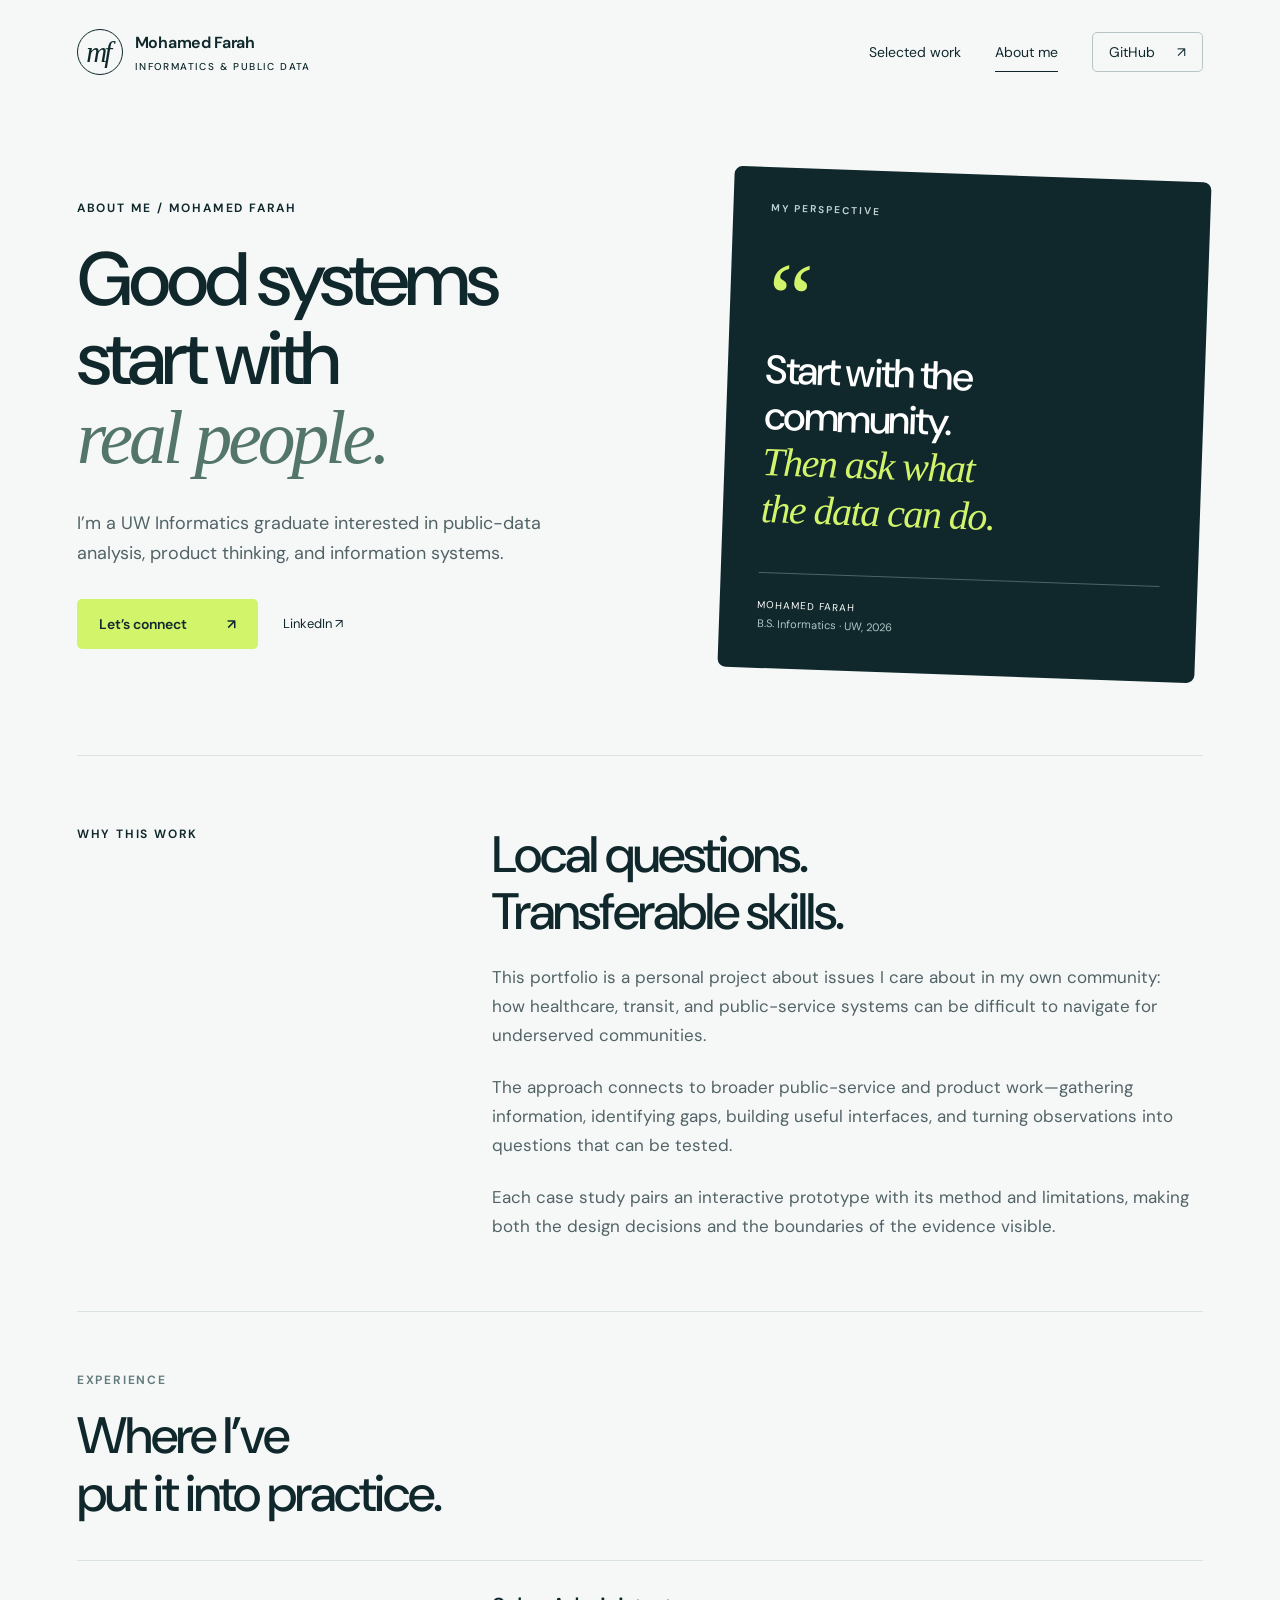
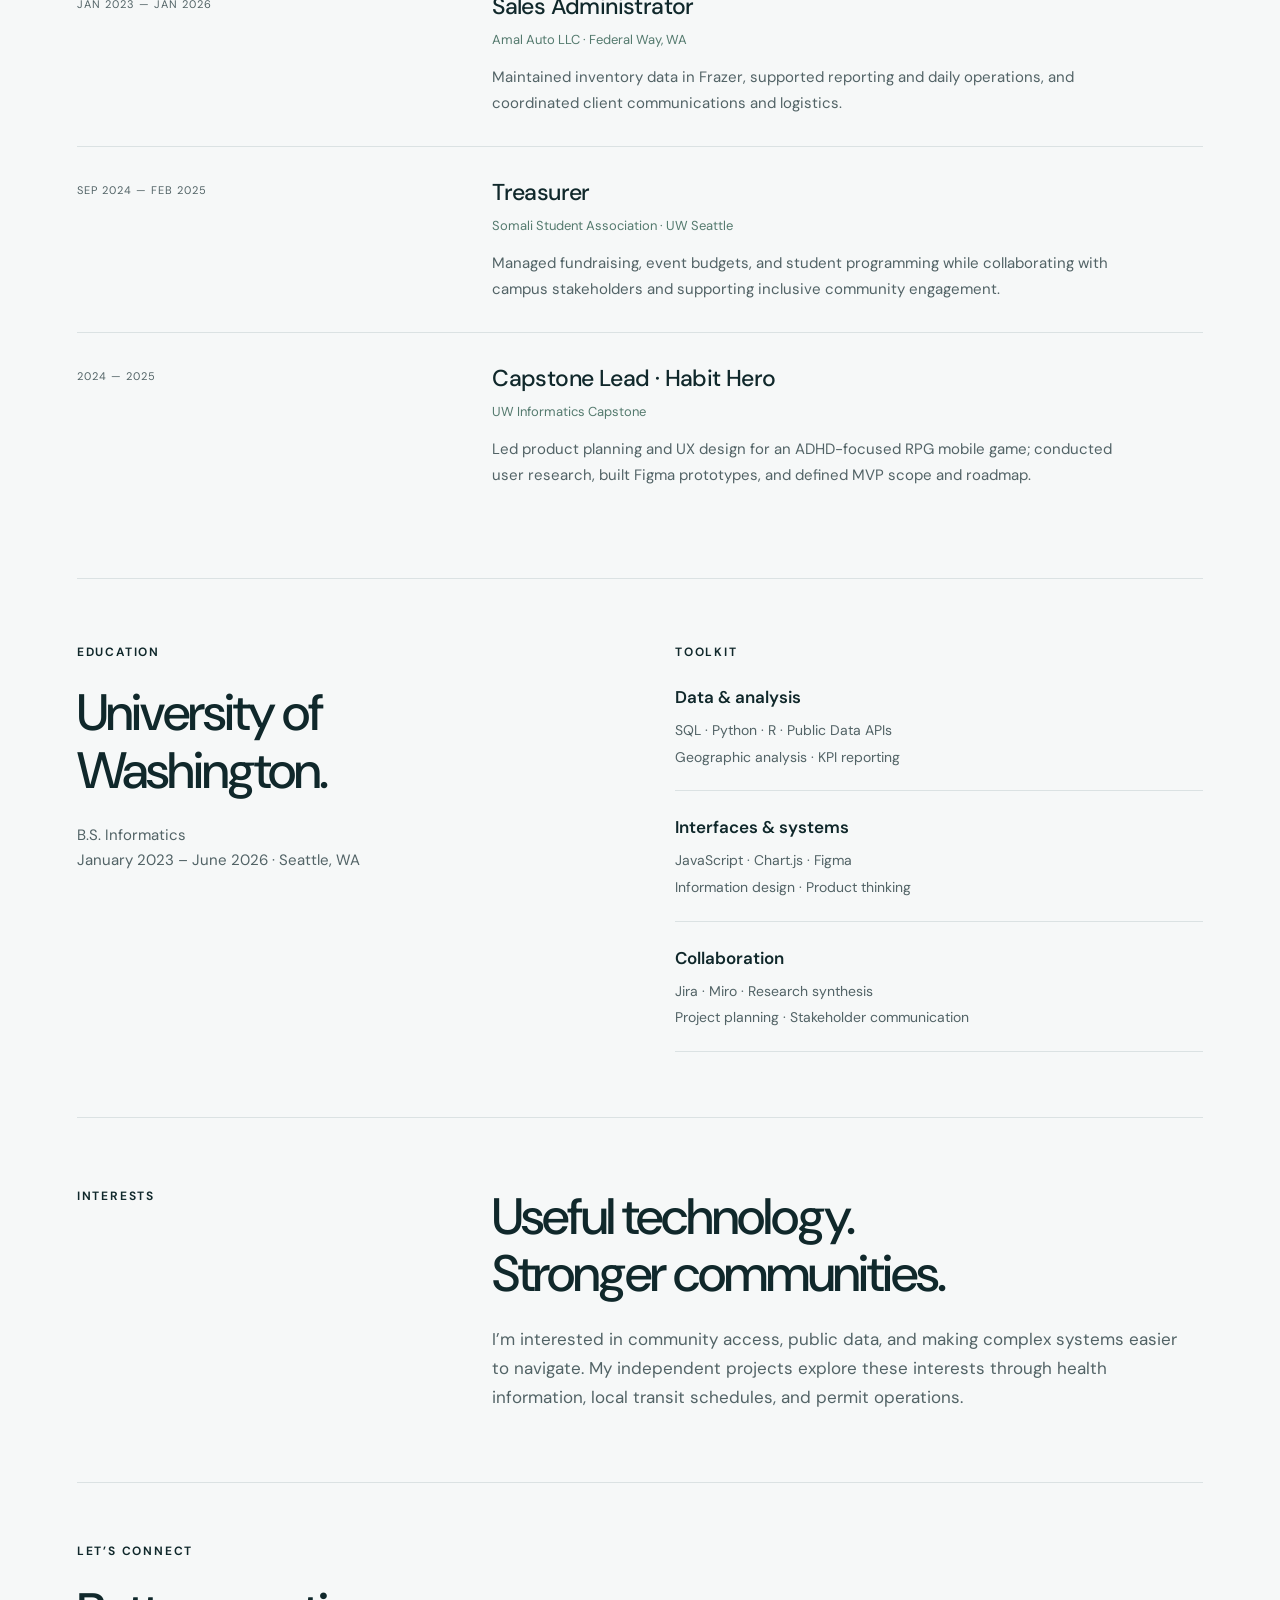
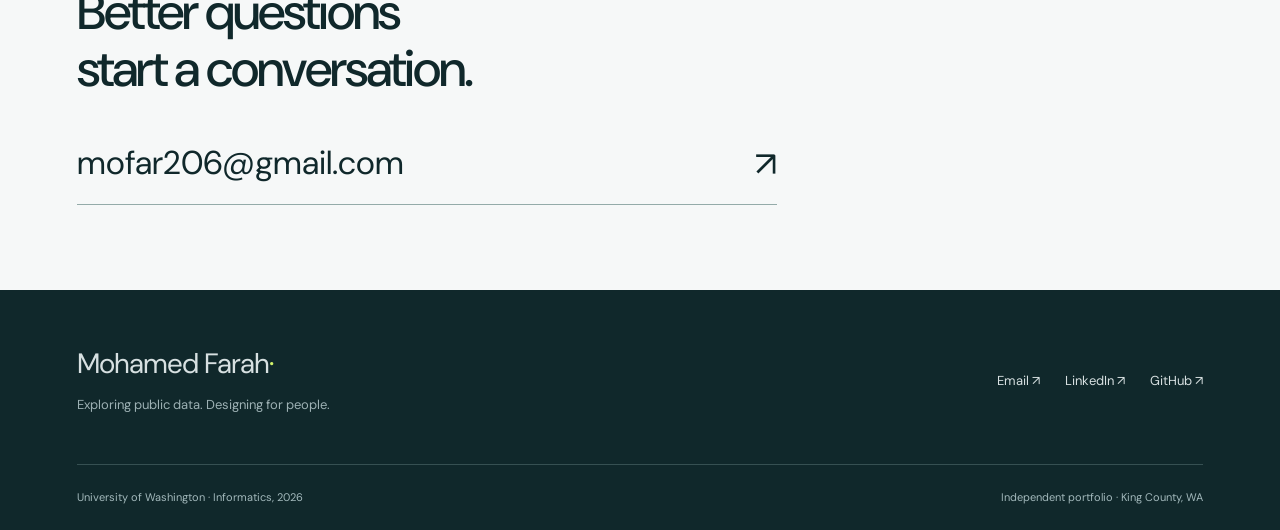
==== commit 292a416a: "Add three-project portfolio with South King County transit and Renton permit explorers" ====
--- a/about.html
+++ b/about.html
@@ -1 +1 @@
-<!DOCTYPE html><html lang="en"><head><meta charset="utf-8"><meta name="viewport" content="width=device-width,initial-scale=1"><meta name="description" content="Mohamed Farah, University of Washington Informatics graduate focused on public data, product thinking, and information systems."><meta name="theme-color" content="#10282b"><title>About — Mohamed Farah</title><link rel="icon" href="favicon.svg" type="image/svg+xml"><link rel="preconnect" href="https://rsms.me"><link rel="stylesheet" href="https://rsms.me/inter/inter.css"><link rel="stylesheet" href="shared.css"><script src="data.js" defer></script><script src="app.js" defer></script></head><body><a class="skip" href="#main">Skip to content</a><header class="site-header"><a class="brand" href="index.html"><span class="monogram">mf</span><span>Mohamed Farah<span class="brand-sub">INFORMATICS & PUBLIC DATA</span></span></a><nav aria-label="Main navigation"><a href="index.html#work" >Selected work</a><a href="about.html" aria-current="page">About me</a><a class="nav-github" href="https://github.com/mofar206/Health-Portfolio" target="_blank" rel="noopener noreferrer">GitHub <span aria-hidden="true">↗</span></a></nav></header><main id="main" class="about-page"><section class="about-hero case-container"><div><p class="eyebrow">ABOUT ME / MOHAMED FARAH</p><h1>Good systems<br>start with<br><em>real people.</em></h1><p>I’m a UW Informatics graduate interested in public-data analysis, product thinking, and information systems.</p><div class="about-actions"><a class="button lime" href="mailto:mofar206@gmail.com">Let’s connect <span>↗</span></a><a href="https://linkedin.com/in/mofar206" target="_blank" rel="noopener noreferrer">LinkedIn ↗</a></div></div><aside class="about-note"><p class="eyebrow">MY PERSPECTIVE</p><span class="note-mark" aria-hidden="true">“</span><h2>Start with the<br>community.<br><em>Then ask what<br>the data can do.</em></h2><div>MOHAMED FARAH<br><span>B.S. Informatics · UW, 2026</span></div></aside></section><div class="case-container"><section class="about-story"><p class="eyebrow">WHY THIS WORK</p><div><h2>Local questions.<br>Transferable skills.</h2><p>This portfolio is a personal project about issues I care about in my own community: how healthcare, mental health, and food access systems can be difficult to navigate for underserved communities.</p><p>The approach connects to broader public-service and product work—gathering information, identifying gaps, building useful interfaces, and turning observations into questions that can be tested.</p><p>Each case study pairs an interactive prototype with its method and limitations, making both the design decisions and the boundaries of the evidence visible.</p></div></section><section class="experience-section"><div class="section-heading"><div><p class="eyebrow">EXPERIENCE</p><h2>Where I’ve<br>put it into practice.</h2></div></div><div class="experience-item"><span>JAN 2023 — JAN 2026</span><div><h3>Sales Administrator</h3><p class="organization">Amal Auto LLC · Federal Way, WA</p><p>Maintained inventory data in Frazer, supported reporting and daily operations, and coordinated client communications and logistics.</p></div></div><div class="experience-item"><span>SEP 2024 — FEB 2025</span><div><h3>Treasurer</h3><p class="organization">Somali Student Association · UW Seattle</p><p>Managed fundraising, event budgets, and student programming while collaborating with campus stakeholders and supporting inclusive community engagement.</p></div></div><div class="experience-item"><span>2024 — 2025</span><div><h3>Capstone Lead · Habit Hero</h3><p class="organization">UW Informatics Capstone</p><p>Led product planning and UX design for an ADHD-focused RPG mobile game; conducted user research, built Figma prototypes, and defined MVP scope and roadmap.</p></div></div></section><section class="skills-section"><div><p class="eyebrow">EDUCATION</p><h2>University of<br>Washington.</h2><p>B.S. Informatics<br>January 2023 – June 2026 · Seattle, WA</p></div><div><p class="eyebrow">TOOLKIT</p><div class="skill-group"><h3>Data & analysis</h3><p>SQL · Python · R · Public Data APIs<br>Geographic analysis · KPI reporting</p></div><div class="skill-group"><h3>Interfaces & systems</h3><p>JavaScript · Chart.js · Figma<br>Information design · Product thinking</p></div><div class="skill-group"><h3>Collaboration</h3><p>Jira · Miro · Research synthesis<br>Project planning · Stakeholder communication</p></div></div></section><section class="contact-section"><p class="eyebrow">LET’S CONNECT</p><h2>Better questions<br>start a conversation.</h2><a href="mailto:mofar206@gmail.com">mofar206@gmail.com <span>↗</span></a></section></div></main><footer class="footer"><div><a class="footer-name" href="index.html">Mohamed Farah<span>·</span></a><p>Exploring public data. Designing for people.</p></div><div class="footer-links"><a href="mailto:mofar206@gmail.com">Email ↗</a><a href="https://linkedin.com/in/mofar206" target="_blank" rel="noopener noreferrer">LinkedIn ↗</a><a href="https://github.com/mofar206/Health-Portfolio" target="_blank" rel="noopener noreferrer">GitHub ↗</a></div><div class="footer-bottom"><span>University of Washington · Informatics, 2026</span><span>Independent portfolio · King County, WA</span></div></footer></body></html>+<!DOCTYPE html><html lang="en"><head><meta charset="utf-8"><meta name="viewport" content="width=device-width,initial-scale=1"><meta name="description" content="Mohamed Farah, University of Washington Informatics graduate focused on public data, product thinking, and information systems."><meta name="theme-color" content="#10282b"><title>About — Mohamed Farah</title><link rel="icon" href="favicon.svg" type="image/svg+xml"><link rel="preconnect" href="https://rsms.me"><link rel="stylesheet" href="https://rsms.me/inter/inter.css"><link rel="stylesheet" href="shared.css"><script src="data.js" defer></script><script src="app.js" defer></script></head><body><a class="skip" href="#main">Skip to content</a><header class="site-header"><a class="brand" href="index.html"><span class="monogram">mf</span><span>Mohamed Farah<span class="brand-sub">INFORMATICS & PUBLIC DATA</span></span></a><nav aria-label="Main navigation"><a href="index.html#work" >Selected work</a><a href="about.html" aria-current="page">About me</a><a class="nav-github" href="https://github.com/mofar206/Health-Portfolio" target="_blank" rel="noopener noreferrer">GitHub <span aria-hidden="true">↗</span></a></nav></header><main id="main" class="about-page"><section class="about-hero case-container"><div><p class="eyebrow">ABOUT ME / MOHAMED FARAH</p><h1>Good systems<br>start with<br><em>real people.</em></h1><p>I’m a UW Informatics graduate interested in public-data analysis, product thinking, and information systems.</p><div class="about-actions"><a class="button lime" href="mailto:mofar206@gmail.com">Let’s connect <span>↗</span></a><a href="https://linkedin.com/in/mofar206" target="_blank" rel="noopener noreferrer">LinkedIn ↗</a></div></div><aside class="about-note"><p class="eyebrow">MY PERSPECTIVE</p><span class="note-mark" aria-hidden="true">“</span><h2>Start with the<br>community.<br><em>Then ask what<br>the data can do.</em></h2><div>MOHAMED FARAH<br><span>B.S. Informatics · UW, 2026</span></div></aside></section><div class="case-container"><section class="about-story"><p class="eyebrow">WHY THIS WORK</p><div><h2>Local questions.<br>Transferable skills.</h2><p>This portfolio is a personal project about issues I care about in my own community: how healthcare, transit, and public-service systems can be difficult to navigate for underserved communities.</p><p>The approach connects to broader public-service and product work—gathering information, identifying gaps, building useful interfaces, and turning observations into questions that can be tested.</p><p>Each case study pairs an interactive prototype with its method and limitations, making both the design decisions and the boundaries of the evidence visible.</p></div></section><section class="experience-section"><div class="section-heading"><div><p class="eyebrow">EXPERIENCE</p><h2>Where I’ve<br>put it into practice.</h2></div></div><div class="experience-item"><span>JAN 2023 — JAN 2026</span><div><h3>Sales Administrator</h3><p class="organization">Amal Auto LLC · Federal Way, WA</p><p>Maintained inventory data in Frazer, supported reporting and daily operations, and coordinated client communications and logistics.</p></div></div><div class="experience-item"><span>SEP 2024 — FEB 2025</span><div><h3>Treasurer</h3><p class="organization">Somali Student Association · UW Seattle</p><p>Managed fundraising, event budgets, and student programming while collaborating with campus stakeholders and supporting inclusive community engagement.</p></div></div><div class="experience-item"><span>2024 — 2025</span><div><h3>Capstone Lead · Habit Hero</h3><p class="organization">UW Informatics Capstone</p><p>Led product planning and UX design for an ADHD-focused RPG mobile game; conducted user research, built Figma prototypes, and defined MVP scope and roadmap.</p></div></div></section><section class="skills-section"><div><p class="eyebrow">EDUCATION</p><h2>University of<br>Washington.</h2><p>B.S. Informatics<br>January 2023 – June 2026 · Seattle, WA</p></div><div><p class="eyebrow">TOOLKIT</p><div class="skill-group"><h3>Data & analysis</h3><p>SQL · Python · R · Public Data APIs<br>Geographic analysis · KPI reporting</p></div><div class="skill-group"><h3>Interfaces & systems</h3><p>JavaScript · Chart.js · Figma<br>Information design · Product thinking</p></div><div class="skill-group"><h3>Collaboration</h3><p>Jira · Miro · Research synthesis<br>Project planning · Stakeholder communication</p></div></div></section><section class="about-story"><p class="eyebrow">INTERESTS</p><div><h2>Useful technology.<br>Stronger communities.</h2><p>I’m interested in community access, public data, and making complex systems easier to navigate. My independent projects explore these interests through health information, local transit schedules, and permit operations.</p></div></section><section class="contact-section"><p class="eyebrow">LET’S CONNECT</p><h2>Better questions<br>start a conversation.</h2><a href="mailto:mofar206@gmail.com">mofar206@gmail.com <span>↗</span></a></section></div></main><footer class="footer"><div><a class="footer-name" href="index.html">Mohamed Farah<span>·</span></a><p>Exploring public data. Designing for people.</p></div><div class="footer-links"><a href="mailto:mofar206@gmail.com">Email ↗</a><a href="https://linkedin.com/in/mofar206" target="_blank" rel="noopener noreferrer">LinkedIn ↗</a><a href="https://github.com/mofar206/Health-Portfolio" target="_blank" rel="noopener noreferrer">GitHub ↗</a></div><div class="footer-bottom"><span>University of Washington · Informatics, 2026</span><span>Independent portfolio · King County, WA</span></div></footer></body></html>
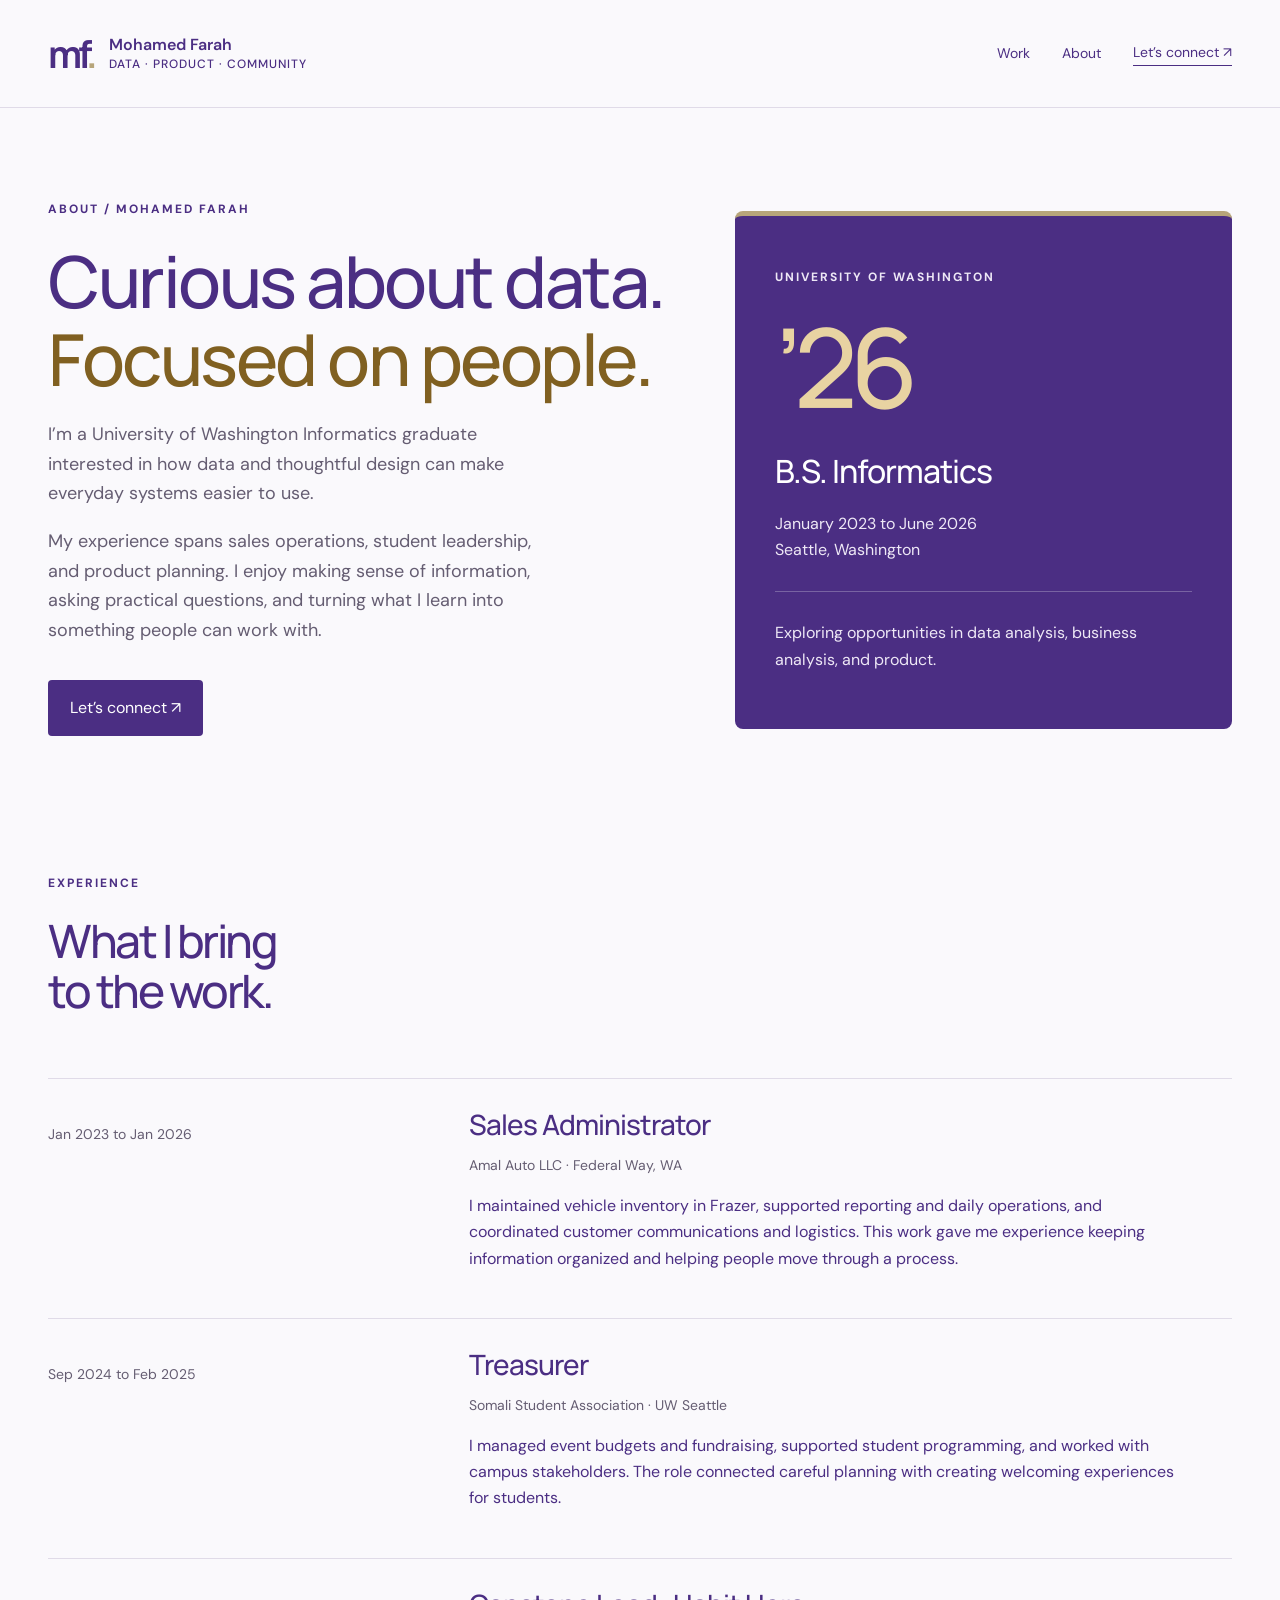
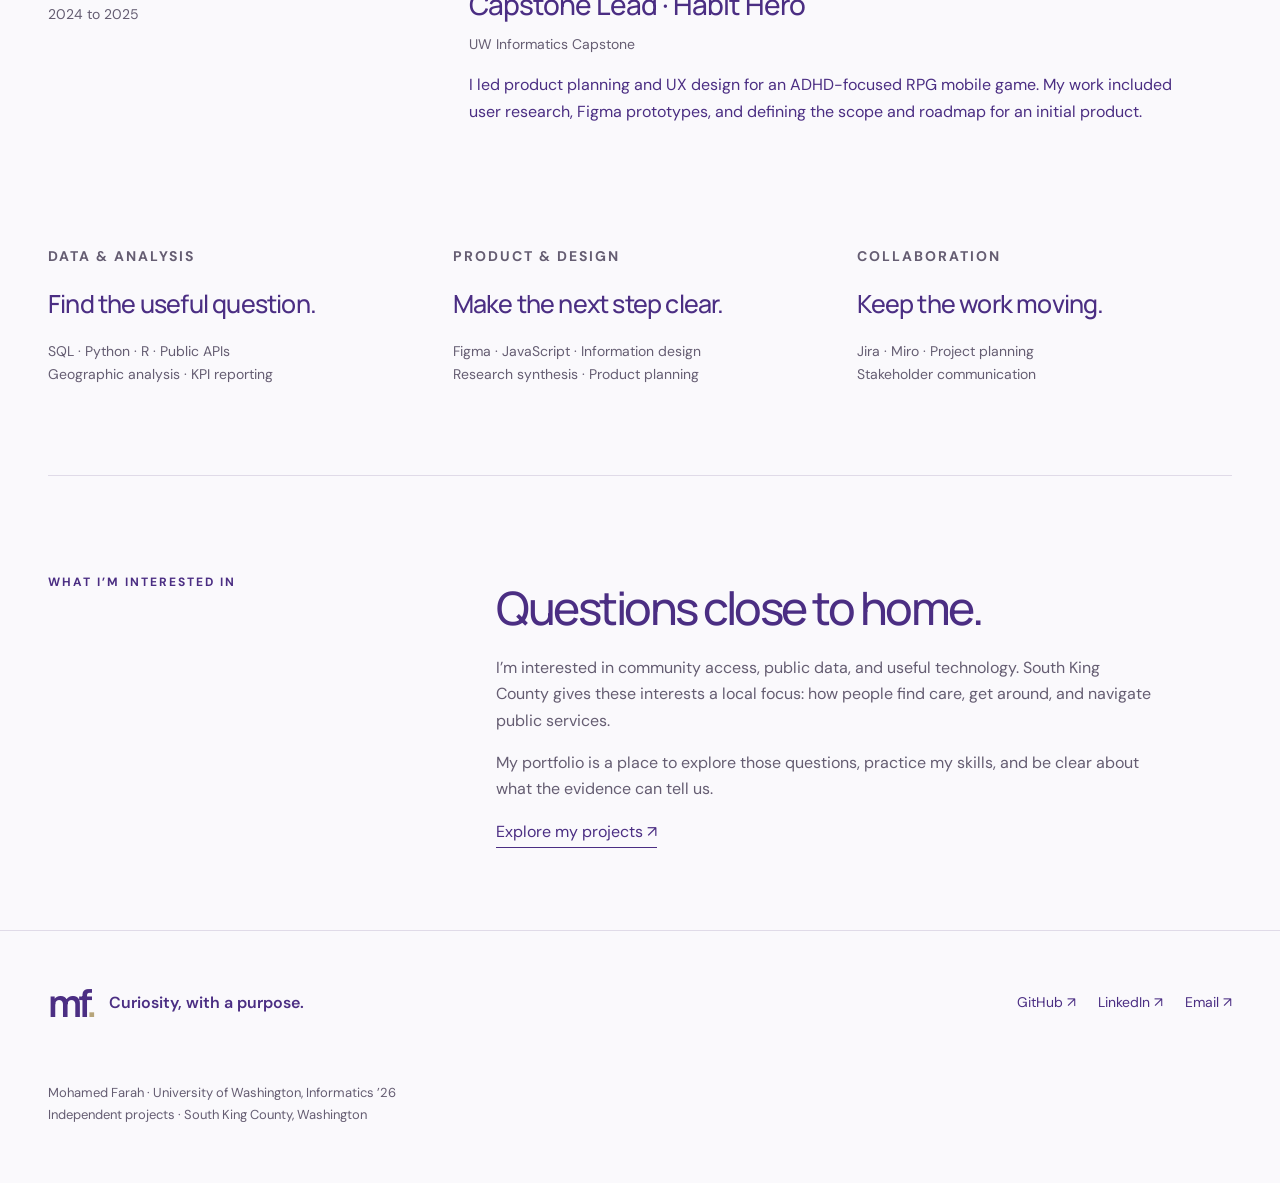
==== commit fc79c538: "Unify all portfolio pages in purple and gold; refresh About and prose" ====
--- a/about.html
+++ b/about.html
@@ -1 +1 @@
-<!DOCTYPE html><html lang="en"><head><meta charset="utf-8"><meta name="viewport" content="width=device-width,initial-scale=1"><meta name="description" content="Mohamed Farah, University of Washington Informatics graduate focused on public data, product thinking, and information systems."><meta name="theme-color" content="#10282b"><title>About — Mohamed Farah</title><link rel="icon" href="favicon.svg" type="image/svg+xml"><link rel="preconnect" href="https://rsms.me"><link rel="stylesheet" href="https://rsms.me/inter/inter.css"><link rel="stylesheet" href="shared.css"><script src="data.js" defer></script><script src="app.js" defer></script></head><body><a class="skip" href="#main">Skip to content</a><header class="site-header"><a class="brand" href="index.html"><span class="monogram">mf</span><span>Mohamed Farah<span class="brand-sub">INFORMATICS & PUBLIC DATA</span></span></a><nav aria-label="Main navigation"><a href="index.html#work" >Selected work</a><a href="about.html" aria-current="page">About me</a><a class="nav-github" href="https://github.com/mofar206/Health-Portfolio" target="_blank" rel="noopener noreferrer">GitHub <span aria-hidden="true">↗</span></a></nav></header><main id="main" class="about-page"><section class="about-hero case-container"><div><p class="eyebrow">ABOUT ME / MOHAMED FARAH</p><h1>Good systems<br>start with<br><em>real people.</em></h1><p>I’m a UW Informatics graduate interested in public-data analysis, product thinking, and information systems.</p><div class="about-actions"><a class="button lime" href="mailto:mofar206@gmail.com">Let’s connect <span>↗</span></a><a href="https://linkedin.com/in/mofar206" target="_blank" rel="noopener noreferrer">LinkedIn ↗</a></div></div><aside class="about-note"><p class="eyebrow">MY PERSPECTIVE</p><span class="note-mark" aria-hidden="true">“</span><h2>Start with the<br>community.<br><em>Then ask what<br>the data can do.</em></h2><div>MOHAMED FARAH<br><span>B.S. Informatics · UW, 2026</span></div></aside></section><div class="case-container"><section class="about-story"><p class="eyebrow">WHY THIS WORK</p><div><h2>Local questions.<br>Transferable skills.</h2><p>This portfolio is a personal project about issues I care about in my own community: how healthcare, transit, and public-service systems can be difficult to navigate for underserved communities.</p><p>The approach connects to broader public-service and product work—gathering information, identifying gaps, building useful interfaces, and turning observations into questions that can be tested.</p><p>Each case study pairs an interactive prototype with its method and limitations, making both the design decisions and the boundaries of the evidence visible.</p></div></section><section class="experience-section"><div class="section-heading"><div><p class="eyebrow">EXPERIENCE</p><h2>Where I’ve<br>put it into practice.</h2></div></div><div class="experience-item"><span>JAN 2023 — JAN 2026</span><div><h3>Sales Administrator</h3><p class="organization">Amal Auto LLC · Federal Way, WA</p><p>Maintained inventory data in Frazer, supported reporting and daily operations, and coordinated client communications and logistics.</p></div></div><div class="experience-item"><span>SEP 2024 — FEB 2025</span><div><h3>Treasurer</h3><p class="organization">Somali Student Association · UW Seattle</p><p>Managed fundraising, event budgets, and student programming while collaborating with campus stakeholders and supporting inclusive community engagement.</p></div></div><div class="experience-item"><span>2024 — 2025</span><div><h3>Capstone Lead · Habit Hero</h3><p class="organization">UW Informatics Capstone</p><p>Led product planning and UX design for an ADHD-focused RPG mobile game; conducted user research, built Figma prototypes, and defined MVP scope and roadmap.</p></div></div></section><section class="skills-section"><div><p class="eyebrow">EDUCATION</p><h2>University of<br>Washington.</h2><p>B.S. Informatics<br>January 2023 – June 2026 · Seattle, WA</p></div><div><p class="eyebrow">TOOLKIT</p><div class="skill-group"><h3>Data & analysis</h3><p>SQL · Python · R · Public Data APIs<br>Geographic analysis · KPI reporting</p></div><div class="skill-group"><h3>Interfaces & systems</h3><p>JavaScript · Chart.js · Figma<br>Information design · Product thinking</p></div><div class="skill-group"><h3>Collaboration</h3><p>Jira · Miro · Research synthesis<br>Project planning · Stakeholder communication</p></div></div></section><section class="about-story"><p class="eyebrow">INTERESTS</p><div><h2>Useful technology.<br>Stronger communities.</h2><p>I’m interested in community access, public data, and making complex systems easier to navigate. My independent projects explore these interests through health information, local transit schedules, and permit operations.</p></div></section><section class="contact-section"><p class="eyebrow">LET’S CONNECT</p><h2>Better questions<br>start a conversation.</h2><a href="mailto:mofar206@gmail.com">mofar206@gmail.com <span>↗</span></a></section></div></main><footer class="footer"><div><a class="footer-name" href="index.html">Mohamed Farah<span>·</span></a><p>Exploring public data. Designing for people.</p></div><div class="footer-links"><a href="mailto:mofar206@gmail.com">Email ↗</a><a href="https://linkedin.com/in/mofar206" target="_blank" rel="noopener noreferrer">LinkedIn ↗</a><a href="https://github.com/mofar206/Health-Portfolio" target="_blank" rel="noopener noreferrer">GitHub ↗</a></div><div class="footer-bottom"><span>University of Washington · Informatics, 2026</span><span>Independent portfolio · King County, WA</span></div></footer></body></html>+<!doctype html><html lang="en"><head><meta charset="utf-8"><meta name="viewport" content="width=device-width, initial-scale=1"><title>About | Mohamed Farah</title><meta name="description" content="Mohamed Farah’s portfolio: local questions, public data, and useful digital products."><link rel="icon" href="favicon.svg"><link rel="stylesheet" href="portfolio.css"></head><body><a class="skip" href="#main">Skip to content</a><header><a class="brand" href="index.html"><b>mf<span>.</span></b><span>Mohamed Farah<small>DATA · PRODUCT · COMMUNITY</small></span></a><nav><a href="index.html#work">Work</a><a href="about.html">About</a><a href="mailto:mofar206@gmail.com">Let’s connect ↗</a></nav></header><main id="main"><section class="hero about-intro"><div><p class="eyebrow">ABOUT / MOHAMED FARAH</p><h1>Curious about data.<br><em>Focused on people.</em></h1><p class="intro">I’m a University of Washington Informatics graduate interested in how data and thoughtful design can make everyday systems easier to use.</p><p class="intro">My experience spans sales operations, student leadership, and product planning. I enjoy making sense of information, asking practical questions, and turning what I learn into something people can work with.</p><a class="button" href="mailto:mofar206@gmail.com">Let’s connect ↗</a></div><aside class="education-card"><p class="eyebrow">UNIVERSITY OF WASHINGTON</p><span class="education-year">’26</span><h2>B.S. Informatics</h2><p>January 2023 to June 2026<br>Seattle, Washington</p><div class="education-rule"></div><p>Exploring opportunities in data analysis, business analysis, and product.</p></aside></section><section class="experience"><div class="section-title"><div><p class="eyebrow">EXPERIENCE</p><h2>What I bring<br>to the work.</h2></div></div><article class="experience-row"><p>Jan 2023 to Jan 2026</p><div><h3>Sales Administrator</h3><p class="organization">Amal Auto LLC · Federal Way, WA</p><p>I maintained vehicle inventory in Frazer, supported reporting and daily operations, and coordinated customer communications and logistics. This work gave me experience keeping information organized and helping people move through a process.</p></div></article><article class="experience-row"><p>Sep 2024 to Feb 2025</p><div><h3>Treasurer</h3><p class="organization">Somali Student Association · UW Seattle</p><p>I managed event budgets and fundraising, supported student programming, and worked with campus stakeholders. The role connected careful planning with creating welcoming experiences for students.</p></div></article><article class="experience-row"><p>2024 to 2025</p><div><h3>Capstone Lead · Habit Hero</h3><p class="organization">UW Informatics Capstone</p><p>I led product planning and UX design for an ADHD-focused RPG mobile game. My work included user research, Figma prototypes, and defining the scope and roadmap for an initial product.</p></div></article></section><section class="case-notes"><div><p class="eyebrow">DATA & ANALYSIS</p><h3>Find the useful question.</h3><p>SQL · Python · R · Public APIs<br>Geographic analysis · KPI reporting</p></div><div><p class="eyebrow">PRODUCT & DESIGN</p><h3>Make the next step clear.</h3><p>Figma · JavaScript · Information design<br>Research synthesis · Product planning</p></div><div><p class="eyebrow">COLLABORATION</p><h3>Keep the work moving.</h3><p>Jira · Miro · Project planning<br>Stakeholder communication</p></div></section><section class="about-strip"><p class="eyebrow">WHAT I’M INTERESTED IN</p><div><h2>Questions close to home.</h2><p>I’m interested in community access, public data, and useful technology. South King County gives these interests a local focus: how people find care, get around, and navigate public services.</p><p>My portfolio is a place to explore those questions, practice my skills, and be clear about what the evidence can tell us.</p><a class="text-link" href="index.html#work">Explore my projects ↗</a></div></section></main><footer><a class="brand" href="index.html"><b>mf<span>.</span></b><span>Curiosity, with a purpose.</span></a><div><a href="https://github.com/mofar206/Health-Portfolio">GitHub ↗</a><a href="https://linkedin.com/in/mofar206">LinkedIn ↗</a><a href="mailto:mofar206@gmail.com">Email ↗</a></div><p>Mohamed Farah · University of Washington, Informatics ’26<br>Independent projects · South King County, Washington</p></footer></body></html>
--- a/portfolio.css
+++ b/portfolio.css
@@ -0,0 +1,6 @@
+@import url('https://fonts.googleapis.com/css2?family=DM+Sans:wght@400;500;600;700&family=Manrope:wght@400;500;600;700;800&display=swap');
+:root{--ink:#4b2e83;--paper:#faf9fc;--muted:#655d72;--line:#e0dbe8;--lime:#e8d3a2}*{box-sizing:border-box}html{scroll-behavior:smooth}body{margin:0;background:var(--paper);color:var(--ink);font:16px/1.65 'DM Sans',sans-serif}a{color:inherit;text-decoration:none}button,input,select{font:inherit}a:focus-visible,button:focus-visible,input:focus-visible,select:focus-visible{outline:3px solid #d16d26;outline-offset:4px}header,main,footer{max-width:1320px;margin:auto}header{height:108px;display:flex;align-items:center;justify-content:space-between;padding:0 48px;border-bottom:1px solid var(--line)}.brand{display:flex;align-items:center;gap:15px;font-weight:600;line-height:1.4}.brand b{font-size:38px;letter-spacing:-4px}.brand b span{color:#b7a57a}.brand small{display:block;font-size:10px;letter-spacing:2px;font-weight:500}nav{display:flex;gap:32px;font-size:14px}nav a:last-child{border-bottom:1px solid}main{padding:0 48px}.hero{display:grid;grid-template-columns:1.25fr 1fr;gap:65px;align-items:center;padding:80px 0 90px}.eyebrow,.art-label{font-size:11px;font-weight:700;letter-spacing:2px}h1,h2,h3{font-family:Manrope,sans-serif;line-height:1.09;letter-spacing:-2.5px;font-weight:500;margin:22px 0}h1{font-size:clamp(48px,5.6vw,76px)}h2{font-size:46px}h3{font-size:44px}em{font-style:normal;color:#806021}.intro{font-size:18px;max-width:510px;color:var(--muted)}.button{display:inline-flex;background:var(--ink);color:white;gap:60px;padding:15px 22px;border-radius:4px;margin:16px 0}.availability{font-size:12px;color:var(--muted);max-width:430px}.availability i{display:inline-block;width:7px;height:7px;border-radius:50%;background:#b7a57a;margin-right:7px}.atlas{background:#eee8f6;border:1px solid #d4ccdf;border-radius:8px;padding:24px;min-height:500px}.atlas-top{display:flex;justify-content:space-between;font-size:9px;letter-spacing:1.3px}.route-art{height:315px;position:relative;background:linear-gradient(115deg,transparent 44%,#beb5ca 44%,#beb5ca 45%,transparent 45%),linear-gradient(68deg,transparent 53%,#beb5ca 53%,#beb5ca 54%,transparent 54%)}.route-art span{position:absolute;left:var(--x);top:var(--y);font-size:11px;background:#faf9fc;padding:2px 6px;border-radius:3px;transform:translateX(-50%);white-space:nowrap}.route-art span:before{content:'';width:8px;height:8px;background:#644f83;display:inline-block;border-radius:50%;margin-right:5px}.atlas-bottom{display:grid;grid-template-columns:1fr 1fr;border-top:1px solid #c7bed3;padding-top:20px;gap:15px}.atlas-bottom strong{font:500 24px/1.2 Manrope}.atlas-bottom p{font-size:11px;margin:0;color:var(--muted)}.section-title{display:flex;justify-content:space-between;align-items:end;margin:20px 0 40px}.section-title p:last-child{color:var(--muted);font-size:14px}.project{display:grid;grid-template-columns:1fr 1fr;border:1px solid var(--line);border-radius:7px;overflow:hidden;margin-bottom:28px;transition:transform .2s,box-shadow .2s}.project:hover{transform:translateY(-3px);box-shadow:0 15px 35px #2318330d}.project-art{padding:35px 38px;display:flex;min-height:380px;flex-direction:column;justify-content:space-between}.project-art>span:last-child{font-size:10px;letter-spacing:1.5px}.health .project-art{background:#e8e0f3}.transit .project-art{background:#321b59;color:#e8d3a2}.permits .project-art{background:#f2ead8}.project-copy{padding:40px 45px;background:#ffffff}.project-copy p{color:var(--muted);font-size:15px}.project-copy strong{font-size:14px}.tags{display:flex;gap:8px;flex-wrap:wrap;margin:23px 0}.tags span{font-size:11px;border:1px solid var(--line);padding:3px 9px;border-radius:20px}.health-bars{height:160px;display:flex;align-items:end;gap:15px;padding:0 20px}.health-bars i{flex:1;background:#68489c;height:60%;border-radius:4px 4px 0 0}.health-bars i:nth-child(2n){height:85%;background:#b7a57a}.health-bars i:nth-child(3n){height:45%}.transit-art{font-size:45px;line-height:1.1;padding:20px;letter-spacing:2px}.permit-art div{display:flex;justify-content:space-between;border-bottom:1px solid #c5c2b4;padding:12px;font-size:11px}.permit-art b{font:500 27px Manrope}.about-strip{display:grid;grid-template-columns:1fr 2fr;gap:80px;border-top:1px solid var(--line);padding:85px 0;margin-top:75px}.about-strip p:not(.eyebrow){color:var(--muted);max-width:660px}.text-link{border-bottom:1px solid;padding-bottom:5px}.contact{background:var(--ink);color:var(--paper);padding:60px;margin:10px 0 70px;border-radius:7px}.contact a{font-size:24px;color:var(--lime)}footer{padding:45px 48px;display:flex;gap:40px;flex-wrap:wrap;border-top:1px solid var(--line);align-items:center}footer>div{display:flex;gap:22px;margin-left:auto;font-size:14px}footer p{width:100%;font-size:12px;color:var(--muted)}.skip{position:absolute;left:-10000px}.skip:focus{left:10px;top:10px;background:white;z-index:9999}.app-heading{padding:42px 0 24px}.app-heading h1{font-size:52px;margin:14px 0}.app-heading>p:last-child{max-width:790px;color:var(--muted)}.back{font-size:13px}.snapshot{display:inline-block;background:#e3ddec;padding:6px 10px;border-radius:4px;font-size:12px}.workspace{background:#ffffff;border:1px solid var(--line);border-radius:8px;padding:26px;margin:10px 0 40px}.controls{display:flex;gap:18px;flex-wrap:wrap}.controls label{flex:1;min-width:160px;font-size:12px;font-weight:700}.controls select,.controls input{display:block;width:100%;margin-top:6px;padding:10px;border:1px solid #c1bbca;border-radius:4px;background:white;font-size:14px;color:var(--ink)}.metrics{display:grid;grid-template-columns:repeat(3,1fr);gap:15px;margin:24px 0}.metric{padding:18px;background:#ece7f2;border-radius:5px}.metric b{display:block;font:500 36px Manrope;letter-spacing:-1px}.metric span{font-size:12px;color:var(--muted)}.split{display:grid;grid-template-columns:1fr 1.3fr;gap:28px}.hub-list{display:grid;grid-template-columns:1fr 1fr;gap:8px}.hub-list button{background:#f0edf5;border:1px solid var(--line);text-align:left;padding:13px;color:var(--ink);cursor:pointer;border-radius:4px}.hub-list button[aria-pressed=true]{background:var(--ink);color:var(--lime)}.hub-list small{display:block;font-size:11px}.chart{height:180px;display:flex;align-items:end;gap:4px;padding-top:22px;border-bottom:1px solid var(--line)}.chart div{flex:1;background:#8566b1;min-height:2px;position:relative}.chart div:hover{background:#46345f}.chart-labels{display:flex;justify-content:space-between;font-size:11px;color:var(--muted)}h4{font-size:16px;margin:18px 0 8px}.note{font-size:12px;color:var(--muted)}.table-wrap{overflow:auto;margin:20px 0}table{border-collapse:collapse;width:100%;font-size:13px;white-space:nowrap;text-align:left}th{font-weight:600;color:var(--muted);font-size:11px;text-transform:uppercase;letter-spacing:.5px}td,th{padding:13px 12px;border-bottom:1px solid var(--line)}tbody tr:hover{background:#efeaf5}.pill{padding:4px 8px;border-radius:20px;background:#e4deec;font-size:11px}.toolbar{display:flex;align-items:center;justify-content:space-between;gap:15px;flex-wrap:wrap}.small-button{padding:8px 14px;background:var(--ink);color:white;border:0;border-radius:4px;cursor:pointer;font-size:13px}.small-button:disabled{opacity:.4}.case-notes{display:grid;grid-template-columns:repeat(3,1fr);gap:30px;margin:60px 0}.case-notes h3{font-size:25px;letter-spacing:-.8px}.case-notes p,.case-notes li{font-size:14px;color:var(--muted)}.sources{padding:24px;background:#e5dfee;border-radius:6px;margin-bottom:60px;font-size:13px}.sources a{text-decoration:underline}.error{padding:20px;background:#fff0de}dialog{border:1px solid var(--line);border-radius:8px;padding:30px;max-width:550px;width:90%;color:var(--ink)}dialog::backdrop{background:#1c132890}dialog h3{font-size:27px;letter-spacing:-1px}.milestone{border-left:2px solid #ac9dc1;padding:12px 18px}.milestone b{display:block}.status-bars{display:flex;gap:8px;flex-wrap:wrap;margin:18px 0}.status-bars button{border:1px solid var(--line);background:#ece7f2;padding:8px 14px;cursor:pointer;border-radius:4px;font-size:12px}.status-bars button[aria-pressed=true]{background:var(--ink);color:white}@media(max-width:850px){header{padding:0 22px;height:90px}main{padding:0 22px}nav{gap:15px}nav a:last-child{display:none}.hero{grid-template-columns:1fr;padding:45px 0;gap:30px}.atlas{min-height:440px}.project{grid-template-columns:1fr}.project-art{min-height:280px}.project-copy{padding:28px}.section-title{display:block}h2{font-size:36px}.about-strip{grid-template-columns:1fr;gap:10px;padding:45px 0}.contact{padding:30px}.contact a{font-size:19px}.split,.case-notes{grid-template-columns:1fr}.metrics{gap:8px}.metric{padding:12px}.metric b{font-size:27px}.workspace{padding:16px}.app-heading h1{font-size:40px}footer{padding:30px 22px}.brand small{font-size:8px}h3{font-size:36px}}@media(prefers-reduced-motion:reduce){html{scroll-behavior:auto}*{transition:none!important}}
+/* Shared purple and gold identity across the complete portfolio. */
+:root{--ink:#4b2e83;--paper:#faf9fc;--muted:#655d72;--line:#e0dbe8;--lime:#e8d3a2;--teal:#68489c;--orange:#9b5427;color:var(--ink);background:var(--paper);font-family:'DM Sans',Arial,sans-serif}
+body{font-family:'DM Sans',Arial,sans-serif;font-size:16px;line-height:1.65}header{background:var(--paper)}header nav{align-items:center}header .brand{font-size:16px;letter-spacing:0}header .brand b{font-family:Manrope,sans-serif;letter-spacing:-4px}header .brand small{font-size:12px;letter-spacing:1px}.eyebrow,.art-label{font-size:12px}.atlas-top{font-size:12px;letter-spacing:.5px}.atlas-bottom p,.availability{font-size:13px}.route-art span{font-size:12px}.project-copy p{font-size:16px}.tags span{font-size:12px}.project-art>span:last-child{font-size:12px}.permit-art div{font-size:13px}.controls label{font-size:14px}.metric span,.note{font-size:13px}th{font-size:12px}.small-button,.status-bars button{font-size:14px}.health-topic{border:1px solid var(--line);border-radius:8px;background:white;padding:30px;display:flex;flex-direction:column;transition:transform .2s,box-shadow .2s}.health-topic:hover{transform:translateY(-3px);box-shadow:0 16px 32px #4b2e8310}.health-grid{display:grid;grid-template-columns:repeat(3,1fr);gap:22px;margin:20px 0 45px}.topic-number{font:500 52px Manrope;color:#b7a57a;margin-bottom:25px}.health-topic h2{font-size:34px;letter-spacing:-1.5px;margin:0 0 18px}.health-topic p:not(.eyebrow){color:var(--muted)}.health-topic strong{font-size:14px;margin-top:auto;padding-top:22px}.education-card{background:#4b2e83;color:white;border-top:5px solid #b7a57a;border-radius:8px;padding:40px}.education-year{font:500 110px/1.2 Manrope;letter-spacing:-8px;color:#e8d3a2}.education-card h2{font-size:32px;letter-spacing:-1px}.education-card p{color:#eee8f6}.education-rule{height:1px;background:#ffffff40;margin:28px 0}.experience-row{display:grid;grid-template-columns:1fr 2fr;gap:40px;border-top:1px solid var(--line);padding:30px 0}.experience-row>p,.organization{font-size:14px;color:var(--muted)}.experience-row h3{font-size:28px;letter-spacing:-1px;margin:0 0 8px}.experience-row div>p:last-child{max-width:720px}.health-case .case-container{max-width:none;padding:0}.health-case .case-hero{padding:20px 0 40px}.health-case .case-hero h1{font-size:52px;line-height:1.1;letter-spacing:-2.5px}.health-case em{font-family:Manrope,sans-serif;font-style:normal;font-weight:500}.health-case h2{font-size:36px;letter-spacing:-1.5px;line-height:1.15}.health-case h3{font-size:22px;letter-spacing:-.5px;line-height:1.3}.health-case .tags{margin:20px 0}.health-case .tags span{color:var(--ink)}.health-case p{font-size:16px}.health-case .case-pill{font-size:12px}.health-case .button.lime{background:var(--lime);color:#321b59}.health-case .button{font-size:14px}.health-case .breadcrumb{padding:28px 0}.health-case .insight-grid p,.health-case .method-grid p{font-size:16px}footer p{font-size:13px}footer .brand{font-size:16px}footer .brand b{font-family:Manrope,sans-serif}.contact a{color:#e8d3a2}.button{background:#4b2e83;color:white}a:focus-visible,button:focus-visible,input:focus-visible,select:focus-visible{outline-color:#997426}.snapshot,.metric,.pill,.sources,.status-bars button{background:#eee8f6}.chart div{background:#8566b1}.chart div:hover{background:#4b2e83}.hub-list button[aria-pressed=true],.status-bars button[aria-pressed=true]{background:#4b2e83;color:white}.health-case .next-case{margin-top:45px}header a,footer a{font-family:'DM Sans',sans-serif}
+@media(max-width:850px){.health-grid{grid-template-columns:1fr}.health-topic{min-height:280px}.experience-row{grid-template-columns:1fr;gap:5px}.health-case .case-hero h1{font-size:40px}.health-case h2{font-size:30px}header .brand small{font-size:10px}header .brand{font-size:14px}.atlas-top{font-size:10px}.education-card{padding:30px}}@media(max-width:420px){header .brand small{display:none}.health-case .case-hero h1{font-size:35px;letter-spacing:-1.5px}.health-case h2{font-size:28px}.metrics{grid-template-columns:1fr}.hero h1{font-size:43px}}
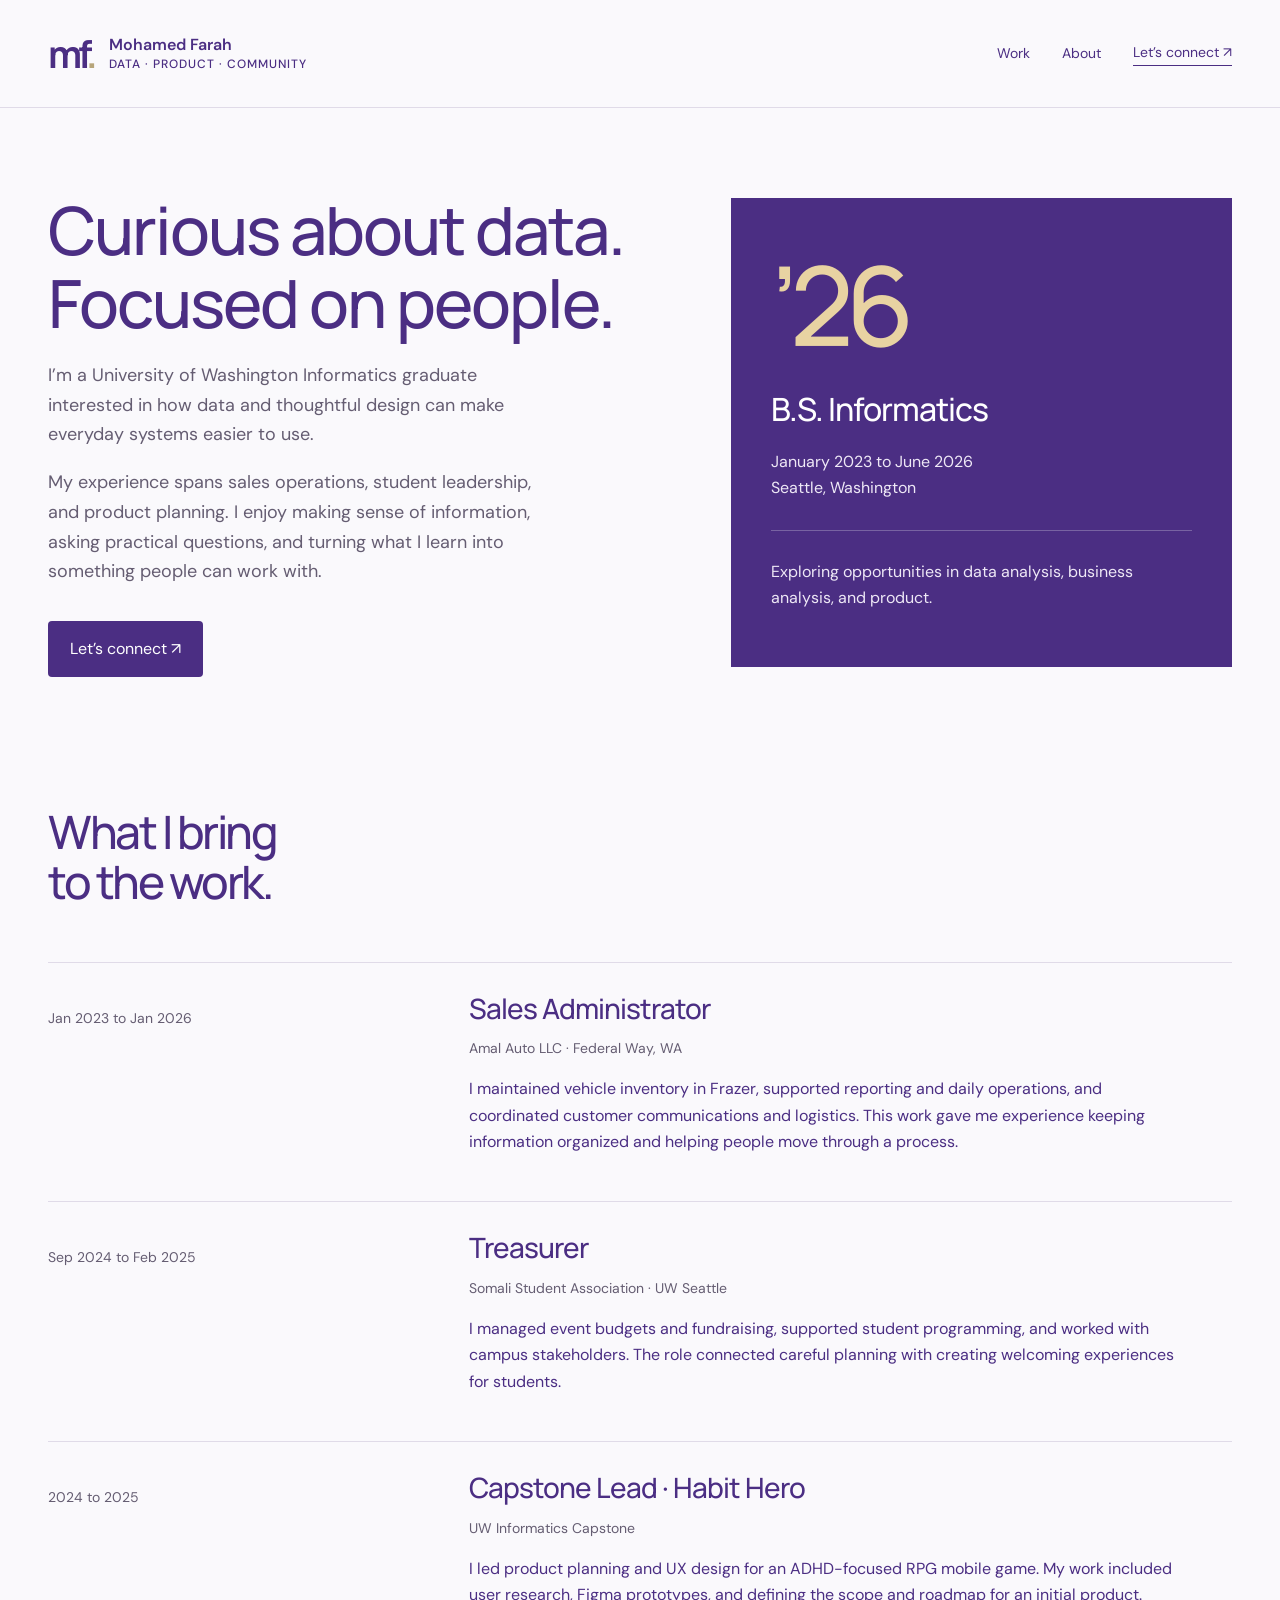
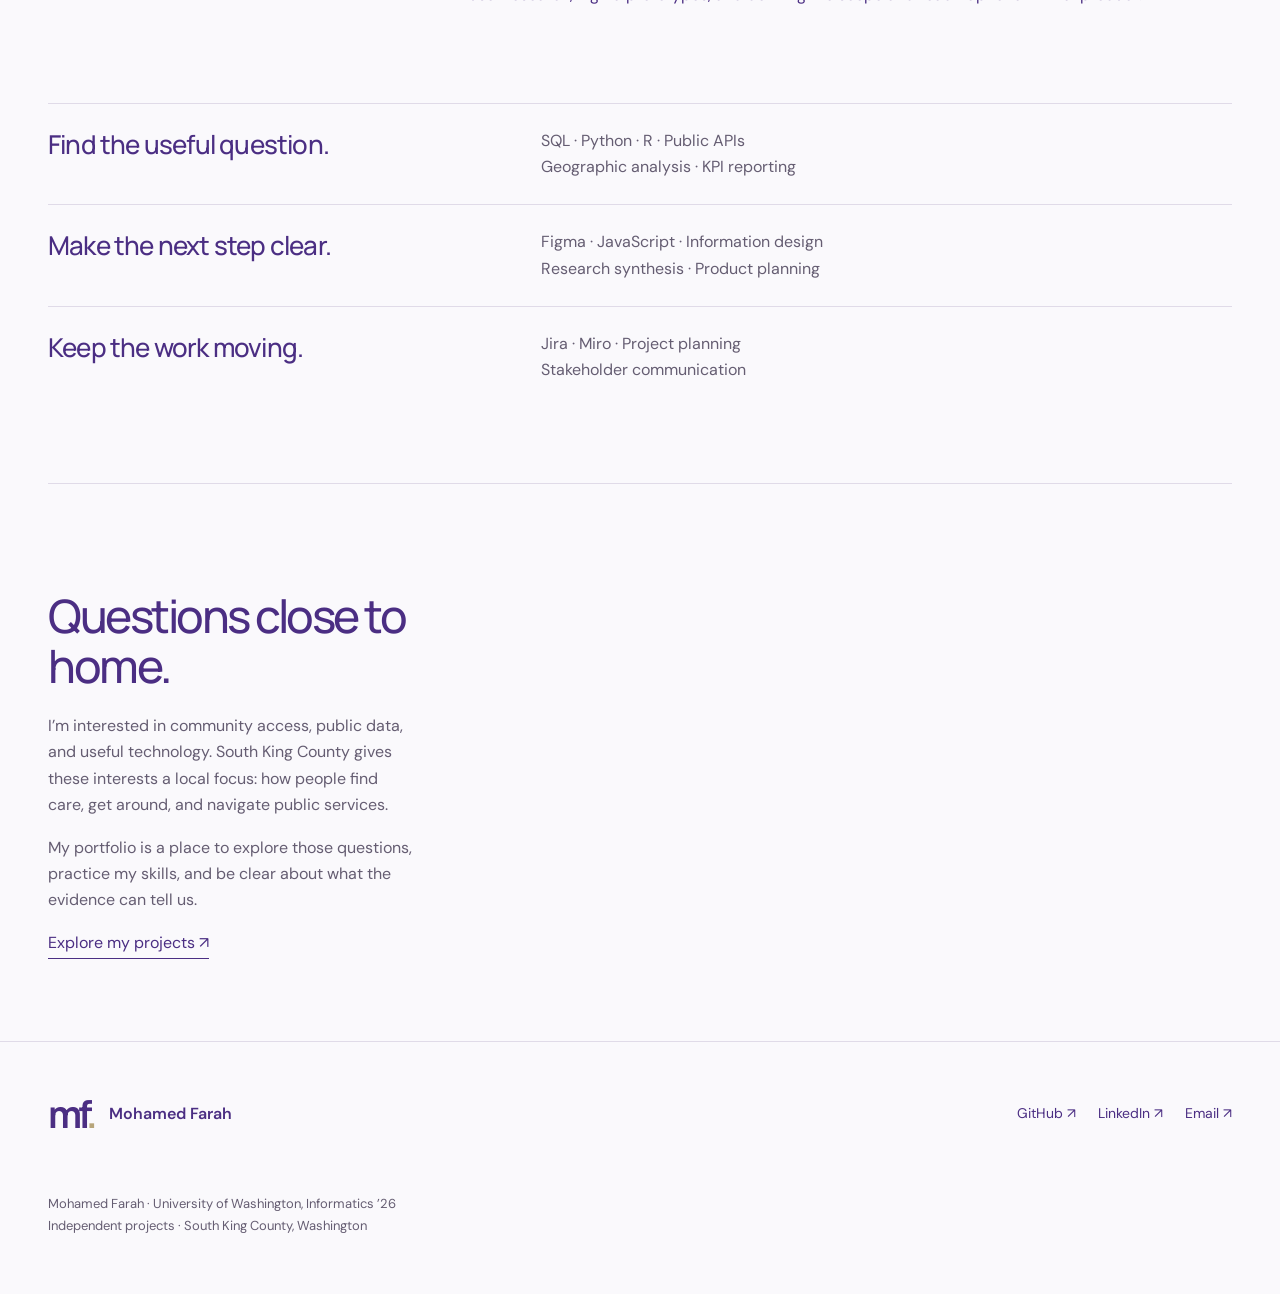
==== commit c5291216: "Simplify project design and link health to transit" ====
--- a/about.html
+++ b/about.html
@@ -1 +1 @@
-<!doctype html><html lang="en"><head><meta charset="utf-8"><meta name="viewport" content="width=device-width, initial-scale=1"><title>About | Mohamed Farah</title><meta name="description" content="Mohamed Farah’s portfolio: local questions, public data, and useful digital products."><link rel="icon" href="favicon.svg"><link rel="stylesheet" href="portfolio.css"></head><body><a class="skip" href="#main">Skip to content</a><header><a class="brand" href="index.html"><b>mf<span>.</span></b><span>Mohamed Farah<small>DATA · PRODUCT · COMMUNITY</small></span></a><nav><a href="index.html#work">Work</a><a href="about.html">About</a><a href="mailto:mofar206@gmail.com">Let’s connect ↗</a></nav></header><main id="main"><section class="hero about-intro"><div><p class="eyebrow">ABOUT / MOHAMED FARAH</p><h1>Curious about data.<br><em>Focused on people.</em></h1><p class="intro">I’m a University of Washington Informatics graduate interested in how data and thoughtful design can make everyday systems easier to use.</p><p class="intro">My experience spans sales operations, student leadership, and product planning. I enjoy making sense of information, asking practical questions, and turning what I learn into something people can work with.</p><a class="button" href="mailto:mofar206@gmail.com">Let’s connect ↗</a></div><aside class="education-card"><p class="eyebrow">UNIVERSITY OF WASHINGTON</p><span class="education-year">’26</span><h2>B.S. Informatics</h2><p>January 2023 to June 2026<br>Seattle, Washington</p><div class="education-rule"></div><p>Exploring opportunities in data analysis, business analysis, and product.</p></aside></section><section class="experience"><div class="section-title"><div><p class="eyebrow">EXPERIENCE</p><h2>What I bring<br>to the work.</h2></div></div><article class="experience-row"><p>Jan 2023 to Jan 2026</p><div><h3>Sales Administrator</h3><p class="organization">Amal Auto LLC · Federal Way, WA</p><p>I maintained vehicle inventory in Frazer, supported reporting and daily operations, and coordinated customer communications and logistics. This work gave me experience keeping information organized and helping people move through a process.</p></div></article><article class="experience-row"><p>Sep 2024 to Feb 2025</p><div><h3>Treasurer</h3><p class="organization">Somali Student Association · UW Seattle</p><p>I managed event budgets and fundraising, supported student programming, and worked with campus stakeholders. The role connected careful planning with creating welcoming experiences for students.</p></div></article><article class="experience-row"><p>2024 to 2025</p><div><h3>Capstone Lead · Habit Hero</h3><p class="organization">UW Informatics Capstone</p><p>I led product planning and UX design for an ADHD-focused RPG mobile game. My work included user research, Figma prototypes, and defining the scope and roadmap for an initial product.</p></div></article></section><section class="case-notes"><div><p class="eyebrow">DATA & ANALYSIS</p><h3>Find the useful question.</h3><p>SQL · Python · R · Public APIs<br>Geographic analysis · KPI reporting</p></div><div><p class="eyebrow">PRODUCT & DESIGN</p><h3>Make the next step clear.</h3><p>Figma · JavaScript · Information design<br>Research synthesis · Product planning</p></div><div><p class="eyebrow">COLLABORATION</p><h3>Keep the work moving.</h3><p>Jira · Miro · Project planning<br>Stakeholder communication</p></div></section><section class="about-strip"><p class="eyebrow">WHAT I’M INTERESTED IN</p><div><h2>Questions close to home.</h2><p>I’m interested in community access, public data, and useful technology. South King County gives these interests a local focus: how people find care, get around, and navigate public services.</p><p>My portfolio is a place to explore those questions, practice my skills, and be clear about what the evidence can tell us.</p><a class="text-link" href="index.html#work">Explore my projects ↗</a></div></section></main><footer><a class="brand" href="index.html"><b>mf<span>.</span></b><span>Curiosity, with a purpose.</span></a><div><a href="https://github.com/mofar206/Health-Portfolio">GitHub ↗</a><a href="https://linkedin.com/in/mofar206">LinkedIn ↗</a><a href="mailto:mofar206@gmail.com">Email ↗</a></div><p>Mohamed Farah · University of Washington, Informatics ’26<br>Independent projects · South King County, Washington</p></footer></body></html>+<!doctype html><html lang="en"><head><meta charset="utf-8"><meta name="viewport" content="width=device-width, initial-scale=1"><title>About | Mohamed Farah</title><meta name="description" content="Mohamed Farah’s portfolio: local questions, public data, and useful digital products."><link rel="icon" href="favicon.svg"><link rel="stylesheet" href="portfolio.css"><link rel="stylesheet" href="project-themes.css"></head><body><a class="skip" href="#main">Skip to content</a><header><a class="brand" href="index.html"><b>mf<span>.</span></b><span>Mohamed Farah<small>DATA · PRODUCT · COMMUNITY</small></span></a><nav><a href="index.html#work">Work</a><a href="about.html">About</a><a href="mailto:mofar206@gmail.com">Let’s connect ↗</a></nav></header><main id="main"><section class="hero about-intro"><div><h1>Curious about data.<br><em>Focused on people.</em></h1><p class="intro">I’m a University of Washington Informatics graduate interested in how data and thoughtful design can make everyday systems easier to use.</p><p class="intro">My experience spans sales operations, student leadership, and product planning. I enjoy making sense of information, asking practical questions, and turning what I learn into something people can work with.</p><a class="button" href="mailto:mofar206@gmail.com">Let’s connect ↗</a></div><aside class="education-card"><span class="education-year">’26</span><h2>B.S. Informatics</h2><p>January 2023 to June 2026<br>Seattle, Washington</p><div class="education-rule"></div><p>Exploring opportunities in data analysis, business analysis, and product.</p></aside></section><section class="experience"><div class="section-title"><div><h2>What I bring<br>to the work.</h2></div></div><article class="experience-row"><p>Jan 2023 to Jan 2026</p><div><h3>Sales Administrator</h3><p class="organization">Amal Auto LLC · Federal Way, WA</p><p>I maintained vehicle inventory in Frazer, supported reporting and daily operations, and coordinated customer communications and logistics. This work gave me experience keeping information organized and helping people move through a process.</p></div></article><article class="experience-row"><p>Sep 2024 to Feb 2025</p><div><h3>Treasurer</h3><p class="organization">Somali Student Association · UW Seattle</p><p>I managed event budgets and fundraising, supported student programming, and worked with campus stakeholders. The role connected careful planning with creating welcoming experiences for students.</p></div></article><article class="experience-row"><p>2024 to 2025</p><div><h3>Capstone Lead · Habit Hero</h3><p class="organization">UW Informatics Capstone</p><p>I led product planning and UX design for an ADHD-focused RPG mobile game. My work included user research, Figma prototypes, and defining the scope and roadmap for an initial product.</p></div></article></section><section class="case-notes"><div><h3>Find the useful question.</h3><p>SQL · Python · R · Public APIs<br>Geographic analysis · KPI reporting</p></div><div><h3>Make the next step clear.</h3><p>Figma · JavaScript · Information design<br>Research synthesis · Product planning</p></div><div><h3>Keep the work moving.</h3><p>Jira · Miro · Project planning<br>Stakeholder communication</p></div></section><section class="about-strip"><div><h2>Questions close to home.</h2><p>I’m interested in community access, public data, and useful technology. South King County gives these interests a local focus: how people find care, get around, and navigate public services.</p><p>My portfolio is a place to explore those questions, practice my skills, and be clear about what the evidence can tell us.</p><a class="text-link" href="index.html#work">Explore my projects ↗</a></div></section></main><footer><a class="brand" href="index.html"><b>mf<span>.</span></b><span>Mohamed Farah</span></a><div><a href="https://github.com/mofar206/Health-Portfolio">GitHub ↗</a><a href="https://linkedin.com/in/mofar206">LinkedIn ↗</a><a href="mailto:mofar206@gmail.com">Email ↗</a></div><p>Mohamed Farah · University of Washington, Informatics ’26<br>Independent projects · South King County, Washington</p></footer></body></html>
--- a/portfolio.css
+++ b/portfolio.css
@@ -1,5 +1,5 @@
 @import url('https://fonts.googleapis.com/css2?family=DM+Sans:wght@400;500;600;700&family=Manrope:wght@400;500;600;700;800&display=swap');
-:root{--ink:#4b2e83;--paper:#faf9fc;--muted:#655d72;--line:#e0dbe8;--lime:#e8d3a2}*{box-sizing:border-box}html{scroll-behavior:smooth}body{margin:0;background:var(--paper);color:var(--ink);font:16px/1.65 'DM Sans',sans-serif}a{color:inherit;text-decoration:none}button,input,select{font:inherit}a:focus-visible,button:focus-visible,input:focus-visible,select:focus-visible{outline:3px solid #d16d26;outline-offset:4px}header,main,footer{max-width:1320px;margin:auto}header{height:108px;display:flex;align-items:center;justify-content:space-between;padding:0 48px;border-bottom:1px solid var(--line)}.brand{display:flex;align-items:center;gap:15px;font-weight:600;line-height:1.4}.brand b{font-size:38px;letter-spacing:-4px}.brand b span{color:#b7a57a}.brand small{display:block;font-size:10px;letter-spacing:2px;font-weight:500}nav{display:flex;gap:32px;font-size:14px}nav a:last-child{border-bottom:1px solid}main{padding:0 48px}.hero{display:grid;grid-template-columns:1.25fr 1fr;gap:65px;align-items:center;padding:80px 0 90px}.eyebrow,.art-label{font-size:11px;font-weight:700;letter-spacing:2px}h1,h2,h3{font-family:Manrope,sans-serif;line-height:1.09;letter-spacing:-2.5px;font-weight:500;margin:22px 0}h1{font-size:clamp(48px,5.6vw,76px)}h2{font-size:46px}h3{font-size:44px}em{font-style:normal;color:#806021}.intro{font-size:18px;max-width:510px;color:var(--muted)}.button{display:inline-flex;background:var(--ink);color:white;gap:60px;padding:15px 22px;border-radius:4px;margin:16px 0}.availability{font-size:12px;color:var(--muted);max-width:430px}.availability i{display:inline-block;width:7px;height:7px;border-radius:50%;background:#b7a57a;margin-right:7px}.atlas{background:#eee8f6;border:1px solid #d4ccdf;border-radius:8px;padding:24px;min-height:500px}.atlas-top{display:flex;justify-content:space-between;font-size:9px;letter-spacing:1.3px}.route-art{height:315px;position:relative;background:linear-gradient(115deg,transparent 44%,#beb5ca 44%,#beb5ca 45%,transparent 45%),linear-gradient(68deg,transparent 53%,#beb5ca 53%,#beb5ca 54%,transparent 54%)}.route-art span{position:absolute;left:var(--x);top:var(--y);font-size:11px;background:#faf9fc;padding:2px 6px;border-radius:3px;transform:translateX(-50%);white-space:nowrap}.route-art span:before{content:'';width:8px;height:8px;background:#644f83;display:inline-block;border-radius:50%;margin-right:5px}.atlas-bottom{display:grid;grid-template-columns:1fr 1fr;border-top:1px solid #c7bed3;padding-top:20px;gap:15px}.atlas-bottom strong{font:500 24px/1.2 Manrope}.atlas-bottom p{font-size:11px;margin:0;color:var(--muted)}.section-title{display:flex;justify-content:space-between;align-items:end;margin:20px 0 40px}.section-title p:last-child{color:var(--muted);font-size:14px}.project{display:grid;grid-template-columns:1fr 1fr;border:1px solid var(--line);border-radius:7px;overflow:hidden;margin-bottom:28px;transition:transform .2s,box-shadow .2s}.project:hover{transform:translateY(-3px);box-shadow:0 15px 35px #2318330d}.project-art{padding:35px 38px;display:flex;min-height:380px;flex-direction:column;justify-content:space-between}.project-art>span:last-child{font-size:10px;letter-spacing:1.5px}.health .project-art{background:#e8e0f3}.transit .project-art{background:#321b59;color:#e8d3a2}.permits .project-art{background:#f2ead8}.project-copy{padding:40px 45px;background:#ffffff}.project-copy p{color:var(--muted);font-size:15px}.project-copy strong{font-size:14px}.tags{display:flex;gap:8px;flex-wrap:wrap;margin:23px 0}.tags span{font-size:11px;border:1px solid var(--line);padding:3px 9px;border-radius:20px}.health-bars{height:160px;display:flex;align-items:end;gap:15px;padding:0 20px}.health-bars i{flex:1;background:#68489c;height:60%;border-radius:4px 4px 0 0}.health-bars i:nth-child(2n){height:85%;background:#b7a57a}.health-bars i:nth-child(3n){height:45%}.transit-art{font-size:45px;line-height:1.1;padding:20px;letter-spacing:2px}.permit-art div{display:flex;justify-content:space-between;border-bottom:1px solid #c5c2b4;padding:12px;font-size:11px}.permit-art b{font:500 27px Manrope}.about-strip{display:grid;grid-template-columns:1fr 2fr;gap:80px;border-top:1px solid var(--line);padding:85px 0;margin-top:75px}.about-strip p:not(.eyebrow){color:var(--muted);max-width:660px}.text-link{border-bottom:1px solid;padding-bottom:5px}.contact{background:var(--ink);color:var(--paper);padding:60px;margin:10px 0 70px;border-radius:7px}.contact a{font-size:24px;color:var(--lime)}footer{padding:45px 48px;display:flex;gap:40px;flex-wrap:wrap;border-top:1px solid var(--line);align-items:center}footer>div{display:flex;gap:22px;margin-left:auto;font-size:14px}footer p{width:100%;font-size:12px;color:var(--muted)}.skip{position:absolute;left:-10000px}.skip:focus{left:10px;top:10px;background:white;z-index:9999}.app-heading{padding:42px 0 24px}.app-heading h1{font-size:52px;margin:14px 0}.app-heading>p:last-child{max-width:790px;color:var(--muted)}.back{font-size:13px}.snapshot{display:inline-block;background:#e3ddec;padding:6px 10px;border-radius:4px;font-size:12px}.workspace{background:#ffffff;border:1px solid var(--line);border-radius:8px;padding:26px;margin:10px 0 40px}.controls{display:flex;gap:18px;flex-wrap:wrap}.controls label{flex:1;min-width:160px;font-size:12px;font-weight:700}.controls select,.controls input{display:block;width:100%;margin-top:6px;padding:10px;border:1px solid #c1bbca;border-radius:4px;background:white;font-size:14px;color:var(--ink)}.metrics{display:grid;grid-template-columns:repeat(3,1fr);gap:15px;margin:24px 0}.metric{padding:18px;background:#ece7f2;border-radius:5px}.metric b{display:block;font:500 36px Manrope;letter-spacing:-1px}.metric span{font-size:12px;color:var(--muted)}.split{display:grid;grid-template-columns:1fr 1.3fr;gap:28px}.hub-list{display:grid;grid-template-columns:1fr 1fr;gap:8px}.hub-list button{background:#f0edf5;border:1px solid var(--line);text-align:left;padding:13px;color:var(--ink);cursor:pointer;border-radius:4px}.hub-list button[aria-pressed=true]{background:var(--ink);color:var(--lime)}.hub-list small{display:block;font-size:11px}.chart{height:180px;display:flex;align-items:end;gap:4px;padding-top:22px;border-bottom:1px solid var(--line)}.chart div{flex:1;background:#8566b1;min-height:2px;position:relative}.chart div:hover{background:#46345f}.chart-labels{display:flex;justify-content:space-between;font-size:11px;color:var(--muted)}h4{font-size:16px;margin:18px 0 8px}.note{font-size:12px;color:var(--muted)}.table-wrap{overflow:auto;margin:20px 0}table{border-collapse:collapse;width:100%;font-size:13px;white-space:nowrap;text-align:left}th{font-weight:600;color:var(--muted);font-size:11px;text-transform:uppercase;letter-spacing:.5px}td,th{padding:13px 12px;border-bottom:1px solid var(--line)}tbody tr:hover{background:#efeaf5}.pill{padding:4px 8px;border-radius:20px;background:#e4deec;font-size:11px}.toolbar{display:flex;align-items:center;justify-content:space-between;gap:15px;flex-wrap:wrap}.small-button{padding:8px 14px;background:var(--ink);color:white;border:0;border-radius:4px;cursor:pointer;font-size:13px}.small-button:disabled{opacity:.4}.case-notes{display:grid;grid-template-columns:repeat(3,1fr);gap:30px;margin:60px 0}.case-notes h3{font-size:25px;letter-spacing:-.8px}.case-notes p,.case-notes li{font-size:14px;color:var(--muted)}.sources{padding:24px;background:#e5dfee;border-radius:6px;margin-bottom:60px;font-size:13px}.sources a{text-decoration:underline}.error{padding:20px;background:#fff0de}dialog{border:1px solid var(--line);border-radius:8px;padding:30px;max-width:550px;width:90%;color:var(--ink)}dialog::backdrop{background:#1c132890}dialog h3{font-size:27px;letter-spacing:-1px}.milestone{border-left:2px solid #ac9dc1;padding:12px 18px}.milestone b{display:block}.status-bars{display:flex;gap:8px;flex-wrap:wrap;margin:18px 0}.status-bars button{border:1px solid var(--line);background:#ece7f2;padding:8px 14px;cursor:pointer;border-radius:4px;font-size:12px}.status-bars button[aria-pressed=true]{background:var(--ink);color:white}@media(max-width:850px){header{padding:0 22px;height:90px}main{padding:0 22px}nav{gap:15px}nav a:last-child{display:none}.hero{grid-template-columns:1fr;padding:45px 0;gap:30px}.atlas{min-height:440px}.project{grid-template-columns:1fr}.project-art{min-height:280px}.project-copy{padding:28px}.section-title{display:block}h2{font-size:36px}.about-strip{grid-template-columns:1fr;gap:10px;padding:45px 0}.contact{padding:30px}.contact a{font-size:19px}.split,.case-notes{grid-template-columns:1fr}.metrics{gap:8px}.metric{padding:12px}.metric b{font-size:27px}.workspace{padding:16px}.app-heading h1{font-size:40px}footer{padding:30px 22px}.brand small{font-size:8px}h3{font-size:36px}}@media(prefers-reduced-motion:reduce){html{scroll-behavior:auto}*{transition:none!important}}
+:root{--ink:#4b2e83;--paper:#faf9fc;--muted:#655d72;--line:#e0dbe8;--lime:#e8d3a2}*{box-sizing:border-box}html{scroll-behavior:smooth}body{margin:0;background:var(--paper);color:var(--ink);font:16px/1.65 'DM Sans',sans-serif}a{color:inherit;text-decoration:none}button,input,select{font:inherit}a:focus-visible,button:focus-visible,input:focus-visible,select:focus-visible{outline:3px solid #d16d26;outline-offset:4px}header,main,footer{max-width:1320px;margin:auto}header{height:108px;display:flex;align-items:center;justify-content:space-between;padding:0 48px;border-bottom:1px solid var(--line)}.brand{display:flex;align-items:center;gap:15px;font-weight:600;line-height:1.4}.brand b{font-size:38px;letter-spacing:-4px}.brand b span{color:#b7a57a}.brand small{display:block;font-size:10px;letter-spacing:2px;font-weight:500}nav{display:flex;gap:32px;font-size:14px}nav a:last-child{border-bottom:1px solid}main{padding:0 48px}.hero{display:grid;grid-template-columns:1.25fr 1fr;gap:65px;align-items:center;padding:80px 0 90px}.eyebrow,.art-label{font-size:11px;font-weight:700;letter-spacing:2px}h1,h2,h3{font-family:Manrope,sans-serif;line-height:1.09;letter-spacing:-2.5px;font-weight:500;margin:22px 0}h1{font-size:clamp(48px,5.6vw,76px)}h2{font-size:46px}h3{font-size:44px}em{font-style:normal;color:#806021}.intro{font-size:18px;max-width:510px;color:var(--muted)}.button{display:inline-flex;background:var(--ink);color:white;gap:60px;padding:15px 22px;border-radius:4px;margin:16px 0}.availability{font-size:12px;color:var(--muted);max-width:430px}.availability i{display:inline-block;width:7px;height:7px;border-radius:50%;background:#b7a57a;margin-right:7px}.atlas{background:#eee8f6;border:1px solid #d4ccdf;border-radius:8px;padding:24px;min-height:500px}.atlas-top{display:flex;justify-content:space-between;font-size:9px;letter-spacing:1.3px}.route-art{height:315px;position:relative;background:transparent;left:var(--x);top:var(--y);font-size:11px;background:#faf9fc;padding:2px 6px;border-radius:3px;transform:translateX(-50%);white-space:nowrap}.route-art span:before{content:'';width:8px;height:8px;background:#644f83;display:inline-block;border-radius:50%;margin-right:5px}.atlas-bottom{display:grid;grid-template-columns:1fr 1fr;border-top:1px solid #c7bed3;padding-top:20px;gap:15px}.atlas-bottom strong{font:500 24px/1.2 Manrope}.atlas-bottom p{font-size:11px;margin:0;color:var(--muted)}.section-title{display:flex;justify-content:space-between;align-items:end;margin:20px 0 40px}.section-title p:last-child{color:var(--muted);font-size:14px}.project{display:grid;grid-template-columns:1fr 1fr;border:1px solid var(--line);border-radius:7px;overflow:hidden;margin-bottom:28px;transition:transform .2s,box-shadow .2s}.project:hover{transform:translateY(-3px);box-shadow:0 15px 35px #2318330d}.project-art{padding:35px 38px;display:flex;min-height:380px;flex-direction:column;justify-content:space-between}.project-art>span:last-child{font-size:10px;letter-spacing:1.5px}.health .project-art{background:#e8e0f3}.transit .project-art{background:#321b59;color:#e8d3a2}.permits .project-art{background:#f2ead8}.project-copy{padding:40px 45px;background:#ffffff}.project-copy p{color:var(--muted);font-size:15px}.project-copy strong{font-size:14px}.tags{display:flex;gap:8px;flex-wrap:wrap;margin:23px 0}.tags span{font-size:11px;border:1px solid var(--line);padding:3px 9px;border-radius:20px}.health-bars{height:160px;display:flex;align-items:end;gap:15px;padding:0 20px}.health-bars i{flex:1;background:#68489c;height:60%;border-radius:4px 4px 0 0}.health-bars i:nth-child(2n){height:85%;background:#b7a57a}.health-bars i:nth-child(3n){height:45%}.transit-art{font-size:45px;line-height:1.1;padding:20px;letter-spacing:2px}.permit-art div{display:flex;justify-content:space-between;border-bottom:1px solid #c5c2b4;padding:12px;font-size:11px}.permit-art b{font:500 27px Manrope}.about-strip{display:grid;grid-template-columns:1fr 2fr;gap:80px;border-top:1px solid var(--line);padding:85px 0;margin-top:75px}.about-strip p:not(.eyebrow){color:var(--muted);max-width:660px}.text-link{border-bottom:1px solid;padding-bottom:5px}.contact{background:var(--ink);color:var(--paper);padding:60px;margin:10px 0 70px;border-radius:7px}.contact a{font-size:24px;color:var(--lime)}footer{padding:45px 48px;display:flex;gap:40px;flex-wrap:wrap;border-top:1px solid var(--line);align-items:center}footer>div{display:flex;gap:22px;margin-left:auto;font-size:14px}footer p{width:100%;font-size:12px;color:var(--muted)}.skip{position:absolute;left:-10000px}.skip:focus{left:10px;top:10px;background:white;z-index:9999}.app-heading{padding:42px 0 24px}.app-heading h1{font-size:52px;margin:14px 0}.app-heading>p:last-child{max-width:790px;color:var(--muted)}.back{font-size:13px}.snapshot{display:inline-block;background:#e3ddec;padding:6px 10px;border-radius:4px;font-size:12px}.workspace{background:#ffffff;border:1px solid var(--line);border-radius:8px;padding:26px;margin:10px 0 40px}.controls{display:flex;gap:18px;flex-wrap:wrap}.controls label{flex:1;min-width:160px;font-size:12px;font-weight:700}.controls select,.controls input{display:block;width:100%;margin-top:6px;padding:10px;border:1px solid #c1bbca;border-radius:4px;background:white;font-size:14px;color:var(--ink)}.metrics{display:grid;grid-template-columns:repeat(3,1fr);gap:15px;margin:24px 0}.metric{padding:18px;background:#ece7f2;border-radius:5px}.metric b{display:block;font:500 36px Manrope;letter-spacing:-1px}.metric span{font-size:12px;color:var(--muted)}.split{display:grid;grid-template-columns:1fr 1.3fr;gap:28px}.hub-list{display:grid;grid-template-columns:1fr 1fr;gap:8px}.hub-list button{background:#f0edf5;border:1px solid var(--line);text-align:left;padding:13px;color:var(--ink);cursor:pointer;border-radius:4px}.hub-list button[aria-pressed=true]{background:var(--ink);color:var(--lime)}.hub-list small{display:block;font-size:11px}.chart{height:180px;display:flex;align-items:end;gap:4px;padding-top:22px;border-bottom:1px solid var(--line)}.chart div{flex:1;background:#8566b1;min-height:2px;position:relative}.chart div:hover{background:#46345f}.chart-labels{display:flex;justify-content:space-between;font-size:11px;color:var(--muted)}h4{font-size:16px;margin:18px 0 8px}.note{font-size:12px;color:var(--muted)}.table-wrap{overflow:auto;margin:20px 0}table{border-collapse:collapse;width:100%;font-size:13px;white-space:nowrap;text-align:left}th{font-weight:600;color:var(--muted);font-size:11px;text-transform:uppercase;letter-spacing:.5px}td,th{padding:13px 12px;border-bottom:1px solid var(--line)}tbody tr:hover{background:#efeaf5}.pill{padding:4px 8px;border-radius:20px;background:#e4deec;font-size:11px}.toolbar{display:flex;align-items:center;justify-content:space-between;gap:15px;flex-wrap:wrap}.small-button{padding:8px 14px;background:var(--ink);color:white;border:0;border-radius:4px;cursor:pointer;font-size:13px}.small-button:disabled{opacity:.4}.case-notes{display:grid;grid-template-columns:repeat(3,1fr);gap:30px;margin:60px 0}.case-notes h3{font-size:25px;letter-spacing:-.8px}.case-notes p,.case-notes li{font-size:14px;color:var(--muted)}.sources{padding:24px;background:#e5dfee;border-radius:6px;margin-bottom:60px;font-size:13px}.sources a{text-decoration:underline}.error{padding:20px;background:#fff0de}dialog{border:1px solid var(--line);border-radius:8px;padding:30px;max-width:550px;width:90%;color:var(--ink)}dialog::backdrop{background:#1c132890}dialog h3{font-size:27px;letter-spacing:-1px}.milestone{border-left:2px solid #ac9dc1;padding:12px 18px}.milestone b{display:block}.status-bars{display:flex;gap:8px;flex-wrap:wrap;margin:18px 0}.status-bars button{border:1px solid var(--line);background:#ece7f2;padding:8px 14px;cursor:pointer;border-radius:4px;font-size:12px}.status-bars button[aria-pressed=true]{background:var(--ink);color:white}@media(max-width:850px){header{padding:0 22px;height:90px}main{padding:0 22px}nav{gap:15px}nav a:last-child{display:none}.hero{grid-template-columns:1fr;padding:45px 0;gap:30px}.atlas{min-height:440px}.project{grid-template-columns:1fr}.project-art{min-height:280px}.project-copy{padding:28px}.section-title{display:block}h2{font-size:36px}.about-strip{grid-template-columns:1fr;gap:10px;padding:45px 0}.contact{padding:30px}.contact a{font-size:19px}.split,.case-notes{grid-template-columns:1fr}.metrics{gap:8px}.metric{padding:12px}.metric b{font-size:27px}.workspace{padding:16px}.app-heading h1{font-size:40px}footer{padding:30px 22px}.brand small{font-size:8px}h3{font-size:36px}}@media(prefers-reduced-motion:reduce){html{scroll-behavior:auto}*{transition:none!important}}
 /* Shared purple and gold identity across the complete portfolio. */
 :root{--ink:#4b2e83;--paper:#faf9fc;--muted:#655d72;--line:#e0dbe8;--lime:#e8d3a2;--teal:#68489c;--orange:#9b5427;color:var(--ink);background:var(--paper);font-family:'DM Sans',Arial,sans-serif}
 body{font-family:'DM Sans',Arial,sans-serif;font-size:16px;line-height:1.65}header{background:var(--paper)}header nav{align-items:center}header .brand{font-size:16px;letter-spacing:0}header .brand b{font-family:Manrope,sans-serif;letter-spacing:-4px}header .brand small{font-size:12px;letter-spacing:1px}.eyebrow,.art-label{font-size:12px}.atlas-top{font-size:12px;letter-spacing:.5px}.atlas-bottom p,.availability{font-size:13px}.route-art span{font-size:12px}.project-copy p{font-size:16px}.tags span{font-size:12px}.project-art>span:last-child{font-size:12px}.permit-art div{font-size:13px}.controls label{font-size:14px}.metric span,.note{font-size:13px}th{font-size:12px}.small-button,.status-bars button{font-size:14px}.health-topic{border:1px solid var(--line);border-radius:8px;background:white;padding:30px;display:flex;flex-direction:column;transition:transform .2s,box-shadow .2s}.health-topic:hover{transform:translateY(-3px);box-shadow:0 16px 32px #4b2e8310}.health-grid{display:grid;grid-template-columns:repeat(3,1fr);gap:22px;margin:20px 0 45px}.topic-number{font:500 52px Manrope;color:#b7a57a;margin-bottom:25px}.health-topic h2{font-size:34px;letter-spacing:-1.5px;margin:0 0 18px}.health-topic p:not(.eyebrow){color:var(--muted)}.health-topic strong{font-size:14px;margin-top:auto;padding-top:22px}.education-card{background:#4b2e83;color:white;border-top:5px solid #b7a57a;border-radius:8px;padding:40px}.education-year{font:500 110px/1.2 Manrope;letter-spacing:-8px;color:#e8d3a2}.education-card h2{font-size:32px;letter-spacing:-1px}.education-card p{color:#eee8f6}.education-rule{height:1px;background:#ffffff40;margin:28px 0}.experience-row{display:grid;grid-template-columns:1fr 2fr;gap:40px;border-top:1px solid var(--line);padding:30px 0}.experience-row>p,.organization{font-size:14px;color:var(--muted)}.experience-row h3{font-size:28px;letter-spacing:-1px;margin:0 0 8px}.experience-row div>p:last-child{max-width:720px}.health-case .case-container{max-width:none;padding:0}.health-case .case-hero{padding:20px 0 40px}.health-case .case-hero h1{font-size:52px;line-height:1.1;letter-spacing:-2.5px}.health-case em{font-family:Manrope,sans-serif;font-style:normal;font-weight:500}.health-case h2{font-size:36px;letter-spacing:-1.5px;line-height:1.15}.health-case h3{font-size:22px;letter-spacing:-.5px;line-height:1.3}.health-case .tags{margin:20px 0}.health-case .tags span{color:var(--ink)}.health-case p{font-size:16px}.health-case .case-pill{font-size:12px}.health-case .button.lime{background:var(--lime);color:#321b59}.health-case .button{font-size:14px}.health-case .breadcrumb{padding:28px 0}.health-case .insight-grid p,.health-case .method-grid p{font-size:16px}footer p{font-size:13px}footer .brand{font-size:16px}footer .brand b{font-family:Manrope,sans-serif}.contact a{color:#e8d3a2}.button{background:#4b2e83;color:white}a:focus-visible,button:focus-visible,input:focus-visible,select:focus-visible{outline-color:#997426}.snapshot,.metric,.pill,.sources,.status-bars button{background:#eee8f6}.chart div{background:#8566b1}.chart div:hover{background:#4b2e83}.hub-list button[aria-pressed=true],.status-bars button[aria-pressed=true]{background:#4b2e83;color:white}.health-case .next-case{margin-top:45px}header a,footer a{font-family:'DM Sans',sans-serif}
--- a/project-themes.css
+++ b/project-themes.css
@@ -0,0 +1,18 @@
+@import url('https://fonts.googleapis.com/css2?family=DM+Serif+Display:ital@0;1&family=IBM+Plex+Sans:wght@400;500;600&family=IBM+Plex+Mono:wght@400;500&display=swap');
+/* The portfolio frame stays familiar; each project owns its working surface. */
+body[class^="project-"]>header,body[class^="project-"]>footer{color:#4b2e83;background:#faf9fc;border-color:#e0dbe8}body[class^="project-"]>header .brand b span,body[class^="project-"]>footer .brand b span{color:#b7a57a}body[class^="project-"]>footer p{color:#655d72}
+/* Health: editorial typography, generous paper surfaces, burgundy accents. */
+.project-health{--ink:#562638;--paper:#fcf8f5;--muted:#706069;--line:#e4d6d7;--lime:#f0cdb9;--teal:#944b60;background:var(--paper);color:var(--ink)}
+.project-health main h1,.project-health main h2,.project-health main h3,.project-health .health-case em{font-family:'DM Serif Display',Georgia,serif;font-weight:400;letter-spacing:-.7px}
+.project-health main h1{font-size:64px;line-height:1.08}.project-health .health-case .case-hero h1{font-size:60px;letter-spacing:-1px}.project-health main em{font-family:'DM Serif Display',Georgia,serif;font-style:normal;color:#9c4f63}.project-health .app-heading{padding-top:48px;border-bottom:1px solid var(--line);margin-bottom:30px}.project-health .eyebrow{letter-spacing:2px;color:#895366}.project-health .snapshot{background:transparent;border:1px solid #d9b3bc;border-radius:30px;margin-bottom:24px}.project-health .health-grid{gap:0;border:1px solid var(--line);border-radius:0}.project-health .health-topic{border:0;border-right:1px solid var(--line);border-radius:0;background:#fffdfb;padding:34px}.project-health .health-topic:last-child{border-right:0}.project-health .health-topic:hover{background:#f8eee9;transform:none;box-shadow:none}.project-health .topic-number{font-family:'DM Serif Display',Georgia,serif;color:#b87683;font-size:64px}.project-health .health-topic h2{font-size:39px;letter-spacing:-.5px}.project-health .health-topic strong{border-top:1px solid var(--line);margin-top:22px}.project-health .sources{background:#f4e7e3;border-left:4px solid #9c4f63;border-radius:0}.project-health .case-notes{gap:40px}.project-health .case-notes h3{font-size:29px}.project-health .case-pill,.project-health .tags span{background:#f6e9e5;color:#562638;border-color:#dfc9cd}.project-health .health-case .explorer{background:#402531;border-color:#68414f;--lime:#efc4a8;--ink:#402531}.project-health .explorer .eyebrow,.project-health .explorer h2,.project-health .explorer h3{color:#fff7f0}.project-health .explorer em{color:#efc4a8}.project-health .health-case .context-panel{background:#402531;color:#fff7f0}.project-health .context-panel h3{color:#fff7f0}.project-health .next-case{background:#f2e3de}.project-health .button,.project-health .small-button{background:#562638;color:white}.project-health .health-case .button.lime{background:#efc4a8;color:#402531}.project-health .method-number{color:#9c4f63}.project-health .health-case .case-nav a{border-color:#dfc9cd}
+/* Transit: a dark wayfinding surface, bright service markers and geometric type. */
+.project-transit{--ink:#edf6ff;--paper:#0b1726;--muted:#b1c3d5;--line:#2b4056;--lime:#f3d85f;background:#0b1726;color:#edf6ff;font-family:'IBM Plex Sans',Arial,sans-serif}.project-transit main h1,.project-transit main h2,.project-transit main h3,.project-transit .metric b{font-family:'IBM Plex Sans',Arial,sans-serif;font-weight:600;letter-spacing:-1.5px}.project-transit main em{color:#72e1db}.project-transit .app-heading{border-left:5px solid #72e1db;padding:12px 0 12px 25px;margin:36px 0}.project-transit .app-heading h1{font-size:56px}.project-transit .eyebrow{color:#72e1db;letter-spacing:1.7px}.project-transit .snapshot{background:#213449;border:1px solid #425970;color:#f3d85f;border-radius:3px}.project-transit .workspace{background:#122338;border:1px solid #385068;border-radius:3px;box-shadow:0 20px 45px #0003}.project-transit .controls{padding-bottom:24px;border-bottom:1px solid #385068}.project-transit .controls select{background:#0b1726;color:#edf6ff;border-color:#526982;border-radius:3px}.project-transit .metric{background:#1a3047;border-top:3px solid #72e1db;border-radius:0}.project-transit .metric b{font-size:42px;color:#f3d85f}.project-transit .metric span{color:#bdd0e2}.project-transit .hub-list{gap:8px}.project-transit .hub-list button{background:#0e1c2d;color:#d2e0ee;border-color:#385068;border-radius:3px;padding:14px;font-weight:500}.project-transit .hub-list button:before{content:'';display:inline-block;width:9px;height:9px;border:2px solid #72e1db;border-radius:50%;margin-right:8px}.project-transit .hub-list button small{color:#b1c3d5;margin-left:21px;font-size:12px}.project-transit .hub-list button[aria-pressed=true]{background:#72e1db;color:#0b1726;border-color:#72e1db}.project-transit .hub-list button[aria-pressed=true] small{color:#173f4a}.project-transit .hub-list button[aria-pressed=true]:before{border-color:#0b1726;background:#0b1726}.project-transit .chart{height:200px;background:transparent;font-family:'IBM Plex Mono',monospace}.project-transit .table-wrap{border:1px solid #385068;border-radius:3px}.project-transit td,.project-transit th{border-color:#2b4056}.project-transit .sources{background:#14283e;color:#c7d8e8;border:1px solid #385068;border-radius:3px}.project-transit .sources strong{color:#72e1db}.project-transit .case-notes h3{font-size:25px;letter-spacing:-.6px}.project-transit .error{background:#513a20;color:#fff4dc}.project-transit a:focus-visible,.project-transit button:focus-visible,.project-transit select:focus-visible{outline-color:#f3d85f}
+/* Permits: a light operations console, tabular numbers and cobalt controls. */
+.project-permits{--ink:#172d4b;--paper:#f2f5fa;--muted:#596a80;--line:#d5dfe9;--lime:#d8e7ff;background:var(--paper);color:var(--ink);font-family:'IBM Plex Sans',Arial,sans-serif}.project-permits main h1,.project-permits main h2,.project-permits main h3{font-family:'IBM Plex Sans',Arial,sans-serif;font-weight:600;letter-spacing:-1px}.project-permits main em{color:#245ac0}.project-permits .app-heading{padding:32px 0 18px}.project-permits .app-heading h1{font-size:48px}.project-permits .eyebrow,.project-permits .snapshot,.project-permits th,.project-permits .metric b,.project-permits #page-label{font-family:'IBM Plex Mono',monospace}.project-permits .snapshot{background:#e4edfc;color:#254c85;border-radius:3px}.project-permits .workspace{background:white;border-radius:4px;padding:24px;border-top:4px solid #245ac0;box-shadow:0 6px 18px #15365308}.project-permits .controls{background:#f5f7fb;margin:-24px -24px 0;padding:24px;gap:16px;border-bottom:1px solid var(--line)}.project-permits .controls input,.project-permits .controls select{border-radius:3px;border-color:#b9c9dc;color:#172d4b}.project-permits .status-bars{padding:10px 0;border-bottom:1px solid var(--line);gap:4px}.project-permits .status-bars button{background:transparent;border:0;border-radius:3px;color:#52677e;padding:9px 16px}.project-permits .status-bars button[aria-pressed=true]{background:#245ac0;color:white}.project-permits .metrics{gap:0;border:1px solid var(--line);border-radius:4px;overflow:hidden}.project-permits .metric{background:white;border-right:1px solid var(--line);border-radius:0;padding:20px}.project-permits .metric:last-child{border-right:0}.project-permits .metric b{color:#245ac0;font-size:32px;letter-spacing:-1px}.project-permits .table-wrap{border:1px solid var(--line);border-radius:3px}.project-permits table{font-size:14px}.project-permits th{background:#edf2f8;font-size:12px;letter-spacing:0}.project-permits td,.project-permits th{padding:12px}.project-permits tbody tr:nth-child(even){background:#f8fafd}.project-permits tbody tr:hover{background:#edf3ff}.project-permits .small-button{background:#245ac0;border-radius:3px;color:white}.project-permits td .small-button{background:transparent;color:#245ac0;padding:0;font-family:'IBM Plex Mono',monospace;font-size:13px;text-decoration:underline;text-underline-offset:4px}.project-permits .pill{background:#e8eef8;color:#254c85;border-radius:3px}.project-permits .sources{background:#e8eef7;border:1px solid #d5dfe9;border-radius:4px}.project-permits .case-notes{gap:24px}.project-permits .case-notes>div{padding-top:18px;border-top:3px solid #abc3ec}.project-permits .case-notes h3{font-size:25px;letter-spacing:-.5px}.project-permits dialog{border:0;border-top:4px solid #245ac0;border-radius:4px;box-shadow:0 24px 80px #081a3650;color:#172d4b}.project-permits dialog h3{font-family:'IBM Plex Sans',Arial,sans-serif}.project-permits .milestone{border-color:#abc3ec}.project-permits .toolbar{padding-top:8px}
+/* Card previews echo the individual projects without changing the portfolio frame. */
+.project.health .project-art{background:#f4e7e3;color:#562638}.project.health .health-bars i{background:#9c4f63}.project.health .health-bars i:nth-child(2n){background:#d5a797}.project.health h3{font-family:'DM Serif Display',Georgia,serif;letter-spacing:-1px}.project.transit .project-art{background:#0b1726;color:#72e1db}.project.transit h3{font-family:'IBM Plex Sans',Arial,sans-serif}.project.permits .project-art{background:#e8eef7;color:#245ac0}.project.permits .permit-art b{font-family:'IBM Plex Mono',monospace}.project.permits h3{font-family:'IBM Plex Sans',Arial,sans-serif;font-weight:600}
+@media(max-width:850px){.project-health main h1,.project-health .health-case .case-hero h1{font-size:44px}.project-health .health-topic{border-right:0;border-bottom:1px solid var(--line)}.project-health .health-topic:last-child{border-bottom:0}.project-transit .app-heading h1{font-size:40px}.project-transit .app-heading{padding-left:18px}.project-transit .metric b{font-size:30px}.project-permits .workspace{padding:16px}.project-permits .controls{margin:-16px -16px 0;padding:16px}.project-permits .metric{padding:13px}.project-permits .metric b{font-size:27px}}
+@media(max-width:420px){.project-health main h1,.project-health .health-case .case-hero h1{font-size:38px}.project-transit .app-heading h1{font-size:35px}.project-permits .metric{border-right:0;border-bottom:1px solid var(--line)}.project-permits .metric:last-child{border-bottom:0}}
+/* Quiet layouts: typography, useful content and consistent rhythm. */
+html{scroll-behavior:auto}body{line-height:1.65}em,.project-health main em,.project-health .health-case em{font-style:normal!important}h1 em,h2 em,h3 em{color:inherit!important}a,button,.project,.health-topic,.bar-track i{transition:none!important}.project:hover,.health-topic:hover,.button:hover{transform:none!important;box-shadow:none!important;opacity:1!important}main section,main article{scroll-margin-top:24px}.project,.workspace,.health-topic,.atlas,.education-card,.contact,dialog{box-shadow:none!important}.project{border:0;border-radius:0;margin-bottom:48px}.project-copy{background:transparent}.project-copy h3{margin-top:0}.project-art{border-radius:0}.project-art .art-label{font-size:13px;letter-spacing:1px}.project-art>span:last-child{letter-spacing:.5px}.tags{gap:14px}.tags span{border:0!important;border-radius:0!important;padding:0!important;background:transparent!important}.hero{gap:56px;padding:64px 0 72px}.hero h1{font-size:clamp(44px,5.2vw,70px);letter-spacing:-2px}.atlas{border:0;border-radius:0}.route-art{background:none!important}.atlas-bottom{gap:22px}.atlas-top{letter-spacing:.5px}.availability i{display:none}.section-title{margin-bottom:32px}.snapshot,.project-health .snapshot,.project-transit .snapshot,.project-permits .snapshot{display:block;background:none;border:0;border-radius:0;padding:0;margin:16px 0;color:var(--muted);font-family:inherit;font-size:13px}.app-heading,.project-health .app-heading,.project-transit .app-heading,.project-permits .app-heading{border:0;padding:36px 0 20px;margin:0}.app-heading h1{margin-top:20px}.case-notes{display:block;margin:48px 0}.case-notes>div,.project-permits .case-notes>div{display:grid;grid-template-columns:1fr 1.5fr;gap:32px;padding:24px 0;border:0;border-top:1px solid var(--line)}.case-notes h3{margin:0;font-size:26px!important;line-height:1.25}.case-notes p{margin:0;font-size:16px}.case-notes .eyebrow{display:none}.sources,.project-health .sources,.project-transit .sources,.project-permits .sources{border:0;border-radius:0;padding:24px}.health-grid,.project-health .health-grid{display:block;border:0;margin:16px 0 48px}.health-topic,.project-health .health-topic{display:grid;grid-template-columns:70px 1fr 1.2fr;align-items:start;gap:28px;padding:28px 0;border:0!important;border-top:1px solid var(--line)!important;background:transparent!important;border-radius:0}.project-health .topic-number{font-size:38px;margin:0}.project-health .health-topic h2{margin:0;font-size:34px}.project-health .health-topic p{margin:0}.project-health .health-topic strong{grid-column:2 / -1;border:0;padding:0;margin:0}.project-health .health-topic:hover strong{text-decoration:underline}.project-health .case-notes h3,.project-health .health-topic h2{font-family:'DM Serif Display',Georgia,serif;font-style:normal}.project-health .health-case .explorer,.project-health .health-case .context-panel{border:0;border-radius:0}.project-transit main{--muted:#d0ddeb;--line:#486078}.project-transit .workspace{border:0;border-radius:0;background:#14283e}.project-transit .metric{border:0;border-radius:0;background:#213a53}.project-transit .metric span,.project-transit th,.project-transit .hub-list button small{color:#d0ddeb}.project-transit .chart{background:none}.project-transit .hub-list button{border:0;box-shadow:inset 0 0 0 1px #526b84}.project-transit .hub-list button[aria-pressed=true]{box-shadow:none}.project-transit .table-wrap{border:0;border-radius:0}.project-transit .app-heading h1{font-family:'IBM Plex Sans',Arial,sans-serif}.project-permits .workspace{border:0;border-radius:0}.project-permits .metrics{border:0}.project-permits .metric{border:0;border-radius:0;background:#f3f6fb}.project-permits .metric+.metric{margin-left:2px}.project-permits .table-wrap{border:0}.education-card{border:0;border-radius:0}.contact{border-radius:0}.project-next{display:block;border-top:1px solid var(--line);padding:32px 0;margin:24px 0 48px}.project-next>span{font-size:14px;color:var(--muted)}.project-next h2{margin:12px 0}.project-next p{margin:0}.project-next:hover h2,.next-case:hover h2{text-decoration:underline}.health-case .next-case{border-radius:0;background:transparent;border-top:1px solid var(--line);padding:32px 0}.health-case .insight-grid,.health-case .method-grid{display:block}.health-case .insight-grid>*,.health-case .method-grid>*{border:0;border-top:1px solid var(--line);border-radius:0;box-shadow:none;padding:24px 0;background:transparent}.health-case .insight-grid p,.health-case .method-grid p{max-width:760px}.health-case .case-hero h1 em{font-style:normal}.brand small{letter-spacing:.5px}.small-button:hover,.button:hover{filter:none;opacity:1}
+@media(max-width:850px){.hero{padding:40px 0;gap:32px}.hero h1{font-size:46px}.project-copy{padding:28px 0}.case-notes>div,.project-permits .case-notes>div{grid-template-columns:1fr;gap:14px}.health-topic,.project-health .health-topic{grid-template-columns:45px 1fr;gap:18px}.project-health .health-topic p,.project-health .health-topic strong{grid-column:2}.project-health .health-topic h2{font-size:30px}.project-health .topic-number{font-size:30px}}@media(max-width:420px){.hero h1{font-size:40px;letter-spacing:-1px}.project-permits .metric+.metric{margin-left:0}.project-art{padding:28px 22px}.case-notes h3{font-size:24px!important}}
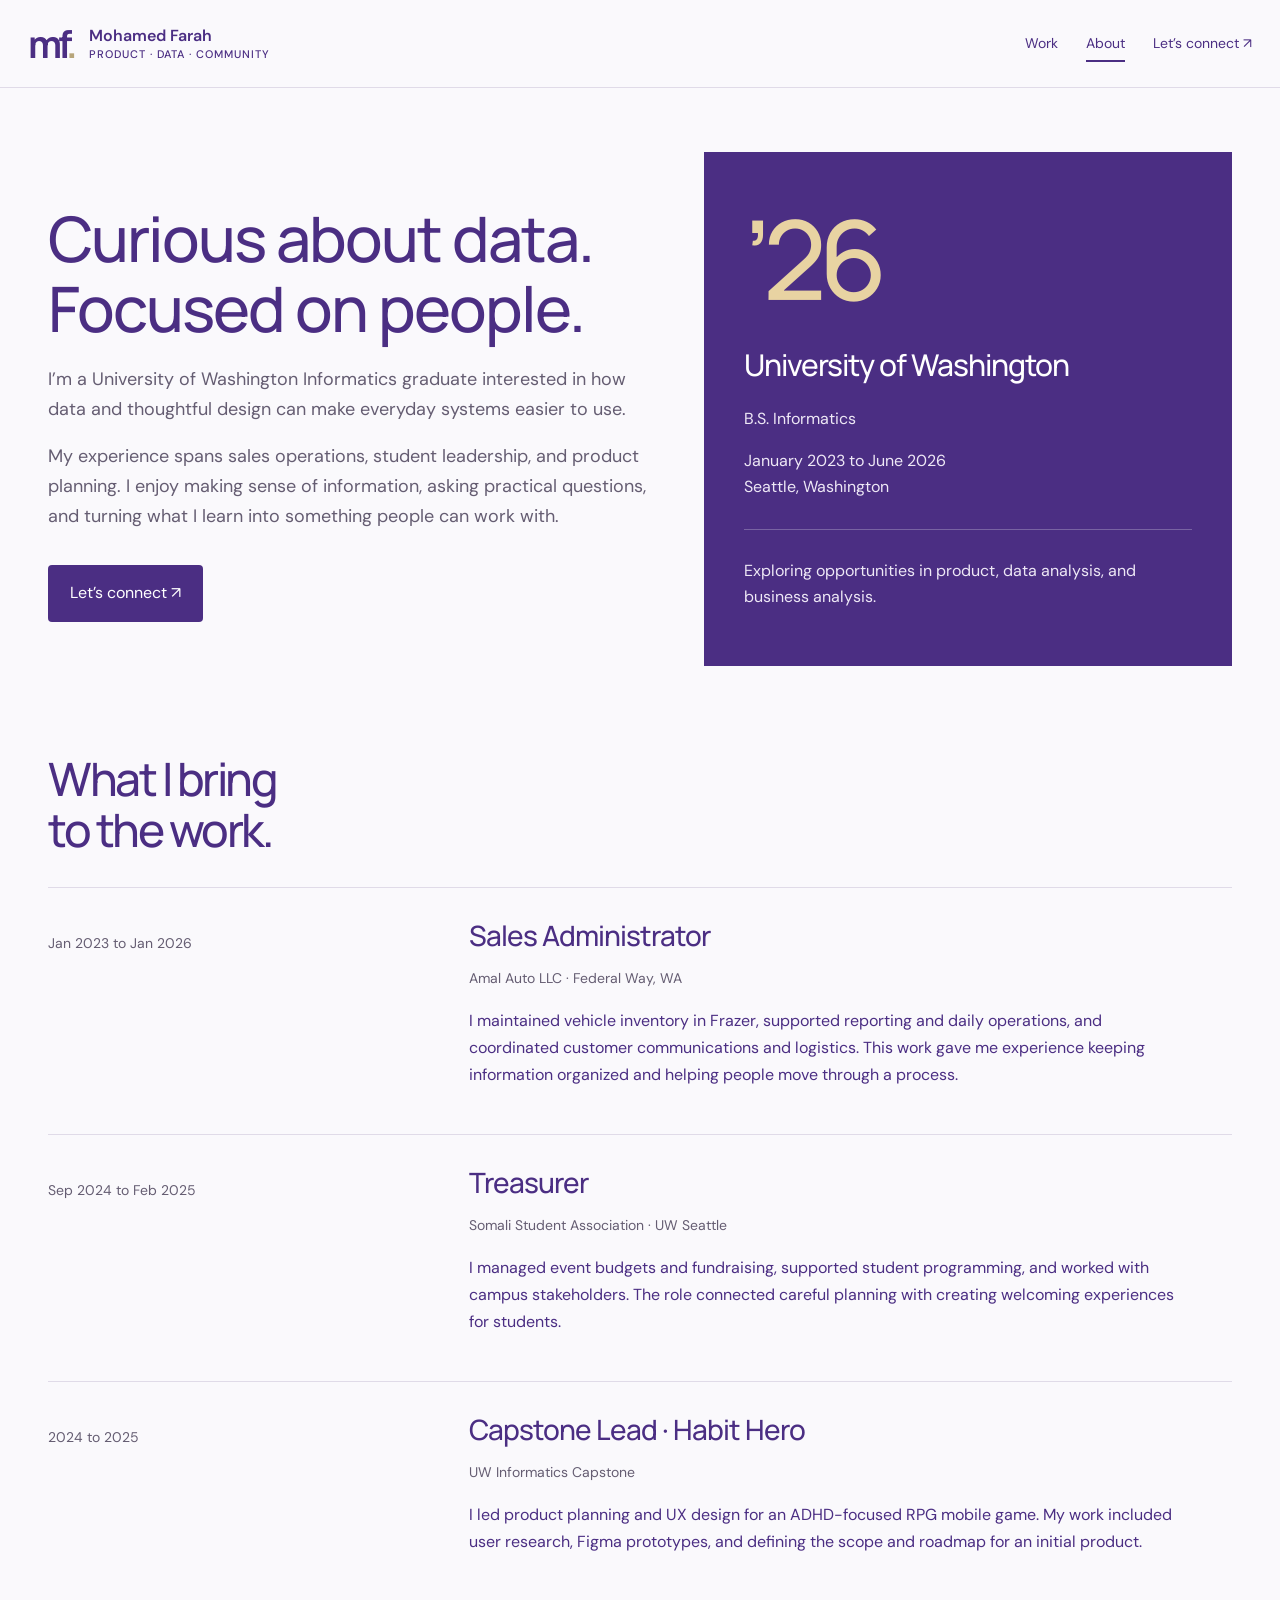
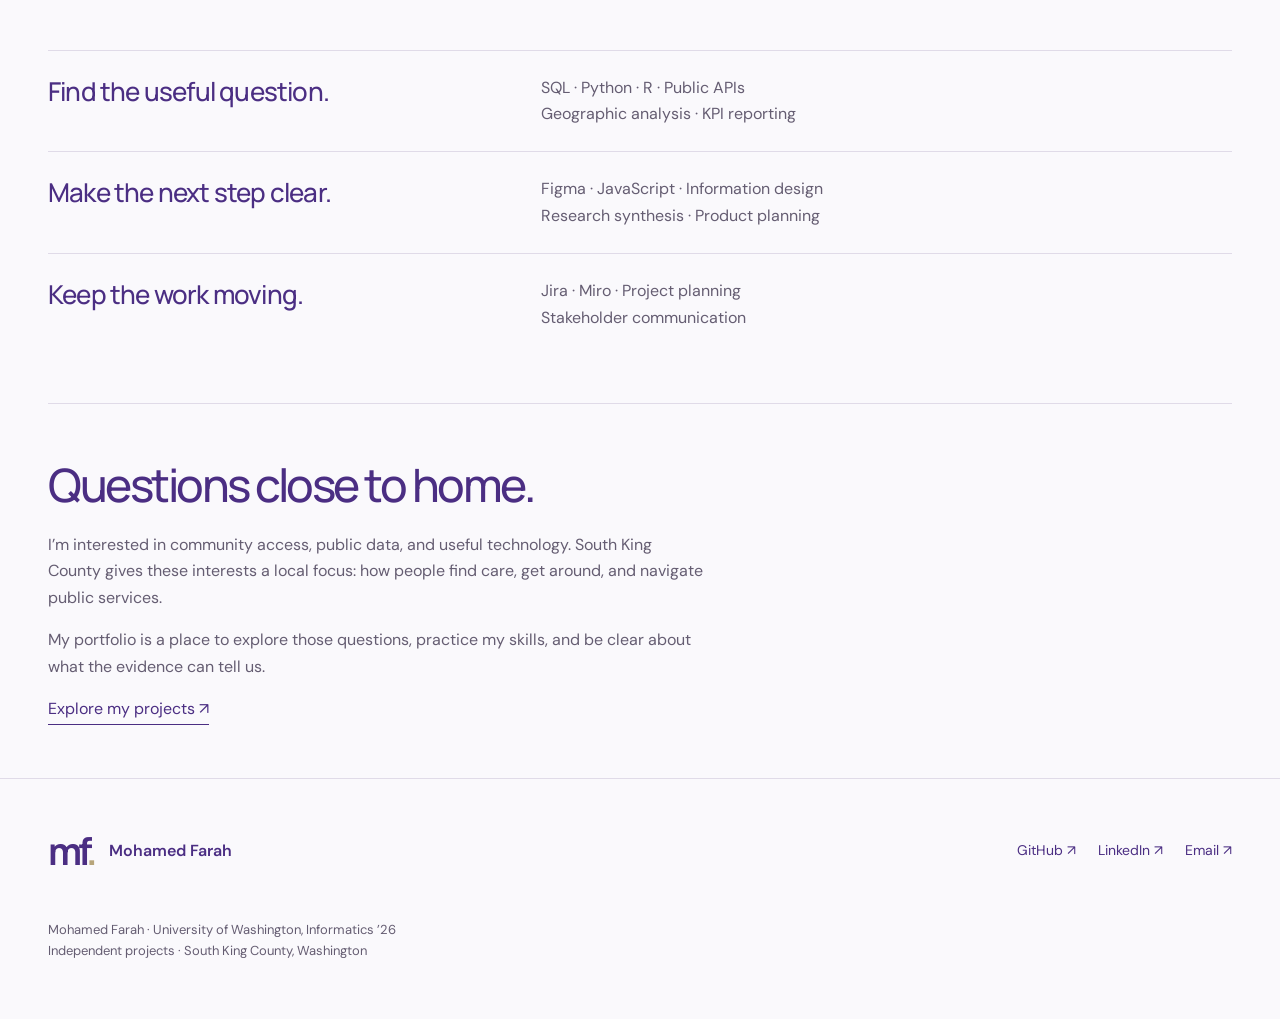
==== commit ce3d61b4: "Integrate About, repair map and active navigation, and complete project flow" ====
--- a/about.html
+++ b/about.html
@@ -1 +1 @@
-<!doctype html><html lang="en"><head><meta charset="utf-8"><meta name="viewport" content="width=device-width, initial-scale=1"><title>About | Mohamed Farah</title><meta name="description" content="Mohamed Farah’s portfolio: local questions, public data, and useful digital products."><link rel="icon" href="favicon.svg"><link rel="stylesheet" href="portfolio.css"><link rel="stylesheet" href="project-themes.css"></head><body><a class="skip" href="#main">Skip to content</a><header><a class="brand" href="index.html"><b>mf<span>.</span></b><span>Mohamed Farah<small>DATA · PRODUCT · COMMUNITY</small></span></a><nav><a href="index.html#work">Work</a><a href="about.html">About</a><a href="mailto:mofar206@gmail.com">Let’s connect ↗</a></nav></header><main id="main"><section class="hero about-intro"><div><h1>Curious about data.<br><em>Focused on people.</em></h1><p class="intro">I’m a University of Washington Informatics graduate interested in how data and thoughtful design can make everyday systems easier to use.</p><p class="intro">My experience spans sales operations, student leadership, and product planning. I enjoy making sense of information, asking practical questions, and turning what I learn into something people can work with.</p><a class="button" href="mailto:mofar206@gmail.com">Let’s connect ↗</a></div><aside class="education-card"><span class="education-year">’26</span><h2>B.S. Informatics</h2><p>January 2023 to June 2026<br>Seattle, Washington</p><div class="education-rule"></div><p>Exploring opportunities in data analysis, business analysis, and product.</p></aside></section><section class="experience"><div class="section-title"><div><h2>What I bring<br>to the work.</h2></div></div><article class="experience-row"><p>Jan 2023 to Jan 2026</p><div><h3>Sales Administrator</h3><p class="organization">Amal Auto LLC · Federal Way, WA</p><p>I maintained vehicle inventory in Frazer, supported reporting and daily operations, and coordinated customer communications and logistics. This work gave me experience keeping information organized and helping people move through a process.</p></div></article><article class="experience-row"><p>Sep 2024 to Feb 2025</p><div><h3>Treasurer</h3><p class="organization">Somali Student Association · UW Seattle</p><p>I managed event budgets and fundraising, supported student programming, and worked with campus stakeholders. The role connected careful planning with creating welcoming experiences for students.</p></div></article><article class="experience-row"><p>2024 to 2025</p><div><h3>Capstone Lead · Habit Hero</h3><p class="organization">UW Informatics Capstone</p><p>I led product planning and UX design for an ADHD-focused RPG mobile game. My work included user research, Figma prototypes, and defining the scope and roadmap for an initial product.</p></div></article></section><section class="case-notes"><div><h3>Find the useful question.</h3><p>SQL · Python · R · Public APIs<br>Geographic analysis · KPI reporting</p></div><div><h3>Make the next step clear.</h3><p>Figma · JavaScript · Information design<br>Research synthesis · Product planning</p></div><div><h3>Keep the work moving.</h3><p>Jira · Miro · Project planning<br>Stakeholder communication</p></div></section><section class="about-strip"><div><h2>Questions close to home.</h2><p>I’m interested in community access, public data, and useful technology. South King County gives these interests a local focus: how people find care, get around, and navigate public services.</p><p>My portfolio is a place to explore those questions, practice my skills, and be clear about what the evidence can tell us.</p><a class="text-link" href="index.html#work">Explore my projects ↗</a></div></section></main><footer><a class="brand" href="index.html"><b>mf<span>.</span></b><span>Mohamed Farah</span></a><div><a href="https://github.com/mofar206/Health-Portfolio">GitHub ↗</a><a href="https://linkedin.com/in/mofar206">LinkedIn ↗</a><a href="mailto:mofar206@gmail.com">Email ↗</a></div><p>Mohamed Farah · University of Washington, Informatics ’26<br>Independent projects · South King County, Washington</p></footer></body></html>+<!doctype html><html lang="en"><head><meta charset="utf-8"><meta name="viewport" content="width=device-width, initial-scale=1"><title>About | Mohamed Farah</title><meta name="description" content="Mohamed Farah’s portfolio: local questions, public data, and useful digital products."><link rel="icon" href="favicon.svg"><link rel="stylesheet" href="portfolio.css?v=20260914-final"><link rel="stylesheet" href="project-themes.css?v=20260914-final"><script src="navigation.js?v=20260914-final" defer></script><link rel="stylesheet" href="layout.css?v=20260914-final"></head><body><a class="skip" href="#main">Skip to content</a><header><a class="brand" href="index.html?v=20260914-final"><b>mf<span>.</span></b><span>Mohamed Farah<small>PRODUCT · DATA · COMMUNITY</small></span></a><nav aria-label="Main navigation"><a data-nav="work" href="index.html?v=20260914-final#work">Work</a><a data-nav="about" aria-current="page" href="about.html?v=20260914-final">About</a><a href="mailto:mofar206@gmail.com">Let’s connect ↗</a></nav></header><main id="main"><section class="hero about-intro"><div><h1>Curious about data.<br><em>Focused on people.</em></h1><p class="intro">I’m a University of Washington Informatics graduate interested in how data and thoughtful design can make everyday systems easier to use.</p><p class="intro">My experience spans sales operations, student leadership, and product planning. I enjoy making sense of information, asking practical questions, and turning what I learn into something people can work with.</p><a class="button" href="mailto:mofar206@gmail.com">Let’s connect ↗</a></div><aside class="education-card"><span class="education-year">’26</span><h2>University of Washington</h2><p>B.S. Informatics</p><p>January 2023 to June 2026<br>Seattle, Washington</p><div class="education-rule"></div><p>Exploring opportunities in product, data analysis, and business analysis.</p></aside></section><section class="experience"><div class="section-title"><div><h2>What I bring<br>to the work.</h2></div></div><article class="experience-row"><p>Jan 2023 to Jan 2026</p><div><h3>Sales Administrator</h3><p class="organization">Amal Auto LLC · Federal Way, WA</p><p>I maintained vehicle inventory in Frazer, supported reporting and daily operations, and coordinated customer communications and logistics. This work gave me experience keeping information organized and helping people move through a process.</p></div></article><article class="experience-row"><p>Sep 2024 to Feb 2025</p><div><h3>Treasurer</h3><p class="organization">Somali Student Association · UW Seattle</p><p>I managed event budgets and fundraising, supported student programming, and worked with campus stakeholders. The role connected careful planning with creating welcoming experiences for students.</p></div></article><article class="experience-row"><p>2024 to 2025</p><div><h3>Capstone Lead · Habit Hero</h3><p class="organization">UW Informatics Capstone</p><p>I led product planning and UX design for an ADHD-focused RPG mobile game. My work included user research, Figma prototypes, and defining the scope and roadmap for an initial product.</p></div></article></section><section class="case-notes"><div><h3>Find the useful question.</h3><p>SQL · Python · R · Public APIs<br>Geographic analysis · KPI reporting</p></div><div><h3>Make the next step clear.</h3><p>Figma · JavaScript · Information design<br>Research synthesis · Product planning</p></div><div><h3>Keep the work moving.</h3><p>Jira · Miro · Project planning<br>Stakeholder communication</p></div></section><section class="about-strip"><div><h2>Questions close to home.</h2><p>I’m interested in community access, public data, and useful technology. South King County gives these interests a local focus: how people find care, get around, and navigate public services.</p><p>My portfolio is a place to explore those questions, practice my skills, and be clear about what the evidence can tell us.</p><a class="text-link" href="index.html?v=20260914-final#work">Explore my projects ↗</a></div></section></main><footer><a class="brand" href="index.html?v=20260914-final"><b>mf<span>.</span></b><span>Mohamed Farah</span></a><div><a href="https://github.com/mofar206/Health-Portfolio">GitHub ↗</a><a href="https://linkedin.com/in/mofar206">LinkedIn ↗</a><a href="mailto:mofar206@gmail.com">Email ↗</a></div><p>Mohamed Farah · University of Washington, Informatics ’26<br>Independent projects · South King County, Washington</p></footer></body></html>
--- a/portfolio.css
+++ b/portfolio.css
@@ -1,5 +1,6 @@
 @import url('https://fonts.googleapis.com/css2?family=DM+Sans:wght@400;500;600;700&family=Manrope:wght@400;500;600;700;800&display=swap');
-:root{--ink:#4b2e83;--paper:#faf9fc;--muted:#655d72;--line:#e0dbe8;--lime:#e8d3a2}*{box-sizing:border-box}html{scroll-behavior:smooth}body{margin:0;background:var(--paper);color:var(--ink);font:16px/1.65 'DM Sans',sans-serif}a{color:inherit;text-decoration:none}button,input,select{font:inherit}a:focus-visible,button:focus-visible,input:focus-visible,select:focus-visible{outline:3px solid #d16d26;outline-offset:4px}header,main,footer{max-width:1320px;margin:auto}header{height:108px;display:flex;align-items:center;justify-content:space-between;padding:0 48px;border-bottom:1px solid var(--line)}.brand{display:flex;align-items:center;gap:15px;font-weight:600;line-height:1.4}.brand b{font-size:38px;letter-spacing:-4px}.brand b span{color:#b7a57a}.brand small{display:block;font-size:10px;letter-spacing:2px;font-weight:500}nav{display:flex;gap:32px;font-size:14px}nav a:last-child{border-bottom:1px solid}main{padding:0 48px}.hero{display:grid;grid-template-columns:1.25fr 1fr;gap:65px;align-items:center;padding:80px 0 90px}.eyebrow,.art-label{font-size:11px;font-weight:700;letter-spacing:2px}h1,h2,h3{font-family:Manrope,sans-serif;line-height:1.09;letter-spacing:-2.5px;font-weight:500;margin:22px 0}h1{font-size:clamp(48px,5.6vw,76px)}h2{font-size:46px}h3{font-size:44px}em{font-style:normal;color:#806021}.intro{font-size:18px;max-width:510px;color:var(--muted)}.button{display:inline-flex;background:var(--ink);color:white;gap:60px;padding:15px 22px;border-radius:4px;margin:16px 0}.availability{font-size:12px;color:var(--muted);max-width:430px}.availability i{display:inline-block;width:7px;height:7px;border-radius:50%;background:#b7a57a;margin-right:7px}.atlas{background:#eee8f6;border:1px solid #d4ccdf;border-radius:8px;padding:24px;min-height:500px}.atlas-top{display:flex;justify-content:space-between;font-size:9px;letter-spacing:1.3px}.route-art{height:315px;position:relative;background:transparent;left:var(--x);top:var(--y);font-size:11px;background:#faf9fc;padding:2px 6px;border-radius:3px;transform:translateX(-50%);white-space:nowrap}.route-art span:before{content:'';width:8px;height:8px;background:#644f83;display:inline-block;border-radius:50%;margin-right:5px}.atlas-bottom{display:grid;grid-template-columns:1fr 1fr;border-top:1px solid #c7bed3;padding-top:20px;gap:15px}.atlas-bottom strong{font:500 24px/1.2 Manrope}.atlas-bottom p{font-size:11px;margin:0;color:var(--muted)}.section-title{display:flex;justify-content:space-between;align-items:end;margin:20px 0 40px}.section-title p:last-child{color:var(--muted);font-size:14px}.project{display:grid;grid-template-columns:1fr 1fr;border:1px solid var(--line);border-radius:7px;overflow:hidden;margin-bottom:28px;transition:transform .2s,box-shadow .2s}.project:hover{transform:translateY(-3px);box-shadow:0 15px 35px #2318330d}.project-art{padding:35px 38px;display:flex;min-height:380px;flex-direction:column;justify-content:space-between}.project-art>span:last-child{font-size:10px;letter-spacing:1.5px}.health .project-art{background:#e8e0f3}.transit .project-art{background:#321b59;color:#e8d3a2}.permits .project-art{background:#f2ead8}.project-copy{padding:40px 45px;background:#ffffff}.project-copy p{color:var(--muted);font-size:15px}.project-copy strong{font-size:14px}.tags{display:flex;gap:8px;flex-wrap:wrap;margin:23px 0}.tags span{font-size:11px;border:1px solid var(--line);padding:3px 9px;border-radius:20px}.health-bars{height:160px;display:flex;align-items:end;gap:15px;padding:0 20px}.health-bars i{flex:1;background:#68489c;height:60%;border-radius:4px 4px 0 0}.health-bars i:nth-child(2n){height:85%;background:#b7a57a}.health-bars i:nth-child(3n){height:45%}.transit-art{font-size:45px;line-height:1.1;padding:20px;letter-spacing:2px}.permit-art div{display:flex;justify-content:space-between;border-bottom:1px solid #c5c2b4;padding:12px;font-size:11px}.permit-art b{font:500 27px Manrope}.about-strip{display:grid;grid-template-columns:1fr 2fr;gap:80px;border-top:1px solid var(--line);padding:85px 0;margin-top:75px}.about-strip p:not(.eyebrow){color:var(--muted);max-width:660px}.text-link{border-bottom:1px solid;padding-bottom:5px}.contact{background:var(--ink);color:var(--paper);padding:60px;margin:10px 0 70px;border-radius:7px}.contact a{font-size:24px;color:var(--lime)}footer{padding:45px 48px;display:flex;gap:40px;flex-wrap:wrap;border-top:1px solid var(--line);align-items:center}footer>div{display:flex;gap:22px;margin-left:auto;font-size:14px}footer p{width:100%;font-size:12px;color:var(--muted)}.skip{position:absolute;left:-10000px}.skip:focus{left:10px;top:10px;background:white;z-index:9999}.app-heading{padding:42px 0 24px}.app-heading h1{font-size:52px;margin:14px 0}.app-heading>p:last-child{max-width:790px;color:var(--muted)}.back{font-size:13px}.snapshot{display:inline-block;background:#e3ddec;padding:6px 10px;border-radius:4px;font-size:12px}.workspace{background:#ffffff;border:1px solid var(--line);border-radius:8px;padding:26px;margin:10px 0 40px}.controls{display:flex;gap:18px;flex-wrap:wrap}.controls label{flex:1;min-width:160px;font-size:12px;font-weight:700}.controls select,.controls input{display:block;width:100%;margin-top:6px;padding:10px;border:1px solid #c1bbca;border-radius:4px;background:white;font-size:14px;color:var(--ink)}.metrics{display:grid;grid-template-columns:repeat(3,1fr);gap:15px;margin:24px 0}.metric{padding:18px;background:#ece7f2;border-radius:5px}.metric b{display:block;font:500 36px Manrope;letter-spacing:-1px}.metric span{font-size:12px;color:var(--muted)}.split{display:grid;grid-template-columns:1fr 1.3fr;gap:28px}.hub-list{display:grid;grid-template-columns:1fr 1fr;gap:8px}.hub-list button{background:#f0edf5;border:1px solid var(--line);text-align:left;padding:13px;color:var(--ink);cursor:pointer;border-radius:4px}.hub-list button[aria-pressed=true]{background:var(--ink);color:var(--lime)}.hub-list small{display:block;font-size:11px}.chart{height:180px;display:flex;align-items:end;gap:4px;padding-top:22px;border-bottom:1px solid var(--line)}.chart div{flex:1;background:#8566b1;min-height:2px;position:relative}.chart div:hover{background:#46345f}.chart-labels{display:flex;justify-content:space-between;font-size:11px;color:var(--muted)}h4{font-size:16px;margin:18px 0 8px}.note{font-size:12px;color:var(--muted)}.table-wrap{overflow:auto;margin:20px 0}table{border-collapse:collapse;width:100%;font-size:13px;white-space:nowrap;text-align:left}th{font-weight:600;color:var(--muted);font-size:11px;text-transform:uppercase;letter-spacing:.5px}td,th{padding:13px 12px;border-bottom:1px solid var(--line)}tbody tr:hover{background:#efeaf5}.pill{padding:4px 8px;border-radius:20px;background:#e4deec;font-size:11px}.toolbar{display:flex;align-items:center;justify-content:space-between;gap:15px;flex-wrap:wrap}.small-button{padding:8px 14px;background:var(--ink);color:white;border:0;border-radius:4px;cursor:pointer;font-size:13px}.small-button:disabled{opacity:.4}.case-notes{display:grid;grid-template-columns:repeat(3,1fr);gap:30px;margin:60px 0}.case-notes h3{font-size:25px;letter-spacing:-.8px}.case-notes p,.case-notes li{font-size:14px;color:var(--muted)}.sources{padding:24px;background:#e5dfee;border-radius:6px;margin-bottom:60px;font-size:13px}.sources a{text-decoration:underline}.error{padding:20px;background:#fff0de}dialog{border:1px solid var(--line);border-radius:8px;padding:30px;max-width:550px;width:90%;color:var(--ink)}dialog::backdrop{background:#1c132890}dialog h3{font-size:27px;letter-spacing:-1px}.milestone{border-left:2px solid #ac9dc1;padding:12px 18px}.milestone b{display:block}.status-bars{display:flex;gap:8px;flex-wrap:wrap;margin:18px 0}.status-bars button{border:1px solid var(--line);background:#ece7f2;padding:8px 14px;cursor:pointer;border-radius:4px;font-size:12px}.status-bars button[aria-pressed=true]{background:var(--ink);color:white}@media(max-width:850px){header{padding:0 22px;height:90px}main{padding:0 22px}nav{gap:15px}nav a:last-child{display:none}.hero{grid-template-columns:1fr;padding:45px 0;gap:30px}.atlas{min-height:440px}.project{grid-template-columns:1fr}.project-art{min-height:280px}.project-copy{padding:28px}.section-title{display:block}h2{font-size:36px}.about-strip{grid-template-columns:1fr;gap:10px;padding:45px 0}.contact{padding:30px}.contact a{font-size:19px}.split,.case-notes{grid-template-columns:1fr}.metrics{gap:8px}.metric{padding:12px}.metric b{font-size:27px}.workspace{padding:16px}.app-heading h1{font-size:40px}footer{padding:30px 22px}.brand small{font-size:8px}h3{font-size:36px}}@media(prefers-reduced-motion:reduce){html{scroll-behavior:auto}*{transition:none!important}}
+:root{--ink:#4b2e83;--paper:#faf9fc;--muted:#655d72;--line:#e0dbe8;--lime:#e8d3a2}*{box-sizing:border-box}html{scroll-behavior:smooth}body{margin:0;background:var(--paper);color:var(--ink);font:16px/1.65 'DM Sans',sans-serif}a{color:inherit;text-decoration:none}button,input,select{font:inherit}a:focus-visible,button:focus-visible,input:focus-visible,select:focus-visible{outline:3px solid #d16d26;outline-offset:4px}header,main,footer{max-width:1320px;margin:auto}header{height:108px;display:flex;align-items:center;justify-content:space-between;padding:0 48px;border-bottom:1px solid var(--line)}.brand{display:flex;align-items:center;gap:15px;font-weight:600;line-height:1.4}.brand b{font-size:38px;letter-spacing:-4px}.brand b span{color:#b7a57a}.brand small{display:block;font-size:10px;letter-spacing:2px;font-weight:500}nav{display:flex;gap:32px;font-size:14px}nav a:last-child{border-bottom:1px solid}main{padding:0 48px}.hero{display:grid;grid-template-columns:1.25fr 1fr;gap:65px;align-items:center;padding:80px 0 90px}.eyebrow,.art-label{font-size:11px;font-weight:700;letter-spacing:2px}h1,h2,h3{font-family:Manrope,sans-serif;line-height:1.09;letter-spacing:-2.5px;font-weight:500;margin:22px 0}h1{font-size:clamp(48px,5.6vw,76px)}h2{font-size:46px}h3{font-size:44px}em{font-style:normal;color:#806021}.intro{font-size:18px;max-width:510px;color:var(--muted)}.button{display:inline-flex;background:var(--ink);color:white;gap:60px;padding:15px 22px;border-radius:4px;margin:16px 0}.availability{font-size:12px;color:var(--muted);max-width:430px}.availability i{display:inline-block;width:7px;height:7px;border-radius:50%;background:#b7a57a;margin-right:7px}.atlas{background:#eee8f6;border:1px solid #d4ccdf;border-radius:8px;padding:24px;min-height:500px}.atlas-top{display:flex;justify-content:space-between;font-size:9px;letter-spacing:1.3px}.route-art{width:100%;height:330px;position:relative;transform:none;white-space:normal;background:none;padding:0;border:0}.route-art svg{display:block;width:100%;height:100%}.route-art text{font-family:inherit;fill:#4b2e83;font-size:13px}.route-art .map-point{fill:#4b2e83;stroke:#faf9fc;stroke-width:3}.route-art .map-guide{stroke:#d5cbdf;stroke-width:1;fill:none}
+.atlas-bottom{display:grid;grid-template-columns:1fr 1fr;border-top:1px solid #c7bed3;padding-top:20px;gap:15px}.atlas-bottom strong{font:500 24px/1.2 Manrope}.atlas-bottom p{font-size:11px;margin:0;color:var(--muted)}.section-title{display:flex;justify-content:space-between;align-items:end;margin:20px 0 40px}.section-title p:last-child{color:var(--muted);font-size:14px}.project{display:grid;grid-template-columns:1fr 1fr;border:1px solid var(--line);border-radius:7px;overflow:hidden;margin-bottom:28px;transition:transform .2s,box-shadow .2s}.project:hover{transform:translateY(-3px);box-shadow:0 15px 35px #2318330d}.project-art{padding:35px 38px;display:flex;min-height:380px;flex-direction:column;justify-content:space-between}.project-art>span:last-child{font-size:10px;letter-spacing:1.5px}.health .project-art{background:#e8e0f3}.transit .project-art{background:#321b59;color:#e8d3a2}.permits .project-art{background:#f2ead8}.project-copy{padding:40px 45px;background:#ffffff}.project-copy p{color:var(--muted);font-size:15px}.project-copy strong{font-size:14px}.tags{display:flex;gap:8px;flex-wrap:wrap;margin:23px 0}.tags span{font-size:11px;border:1px solid var(--line);padding:3px 9px;border-radius:20px}.health-bars{height:160px;display:flex;align-items:end;gap:15px;padding:0 20px}.health-bars i{flex:1;background:#68489c;height:60%;border-radius:4px 4px 0 0}.health-bars i:nth-child(2n){height:85%;background:#b7a57a}.health-bars i:nth-child(3n){height:45%}.transit-art{font-size:45px;line-height:1.1;padding:20px;letter-spacing:2px}.permit-art div{display:flex;justify-content:space-between;border-bottom:1px solid #c5c2b4;padding:12px;font-size:11px}.permit-art b{font:500 27px Manrope}.about-strip{display:grid;grid-template-columns:1fr 2fr;gap:80px;border-top:1px solid var(--line);padding:85px 0;margin-top:75px}.about-strip p:not(.eyebrow){color:var(--muted);max-width:660px}.text-link{border-bottom:1px solid;padding-bottom:5px}.contact{background:var(--ink);color:var(--paper);padding:60px;margin:10px 0 70px;border-radius:7px}.contact a{font-size:24px;color:var(--lime)}footer{padding:45px 48px;display:flex;gap:40px;flex-wrap:wrap;border-top:1px solid var(--line);align-items:center}footer>div{display:flex;gap:22px;margin-left:auto;font-size:14px}footer p{width:100%;font-size:12px;color:var(--muted)}.skip{position:absolute;left:-10000px}.skip:focus{left:10px;top:10px;background:white;z-index:9999}.app-heading{padding:42px 0 24px}.app-heading h1{font-size:52px;margin:14px 0}.app-heading>p:last-child{max-width:790px;color:var(--muted)}.back{font-size:13px}.snapshot{display:inline-block;background:#e3ddec;padding:6px 10px;border-radius:4px;font-size:12px}.workspace{background:#ffffff;border:1px solid var(--line);border-radius:8px;padding:26px;margin:10px 0 40px}.controls{display:flex;gap:18px;flex-wrap:wrap}.controls label{flex:1;min-width:160px;font-size:12px;font-weight:700}.controls select,.controls input{display:block;width:100%;margin-top:6px;padding:10px;border:1px solid #c1bbca;border-radius:4px;background:white;font-size:14px;color:var(--ink)}.metrics{display:grid;grid-template-columns:repeat(3,1fr);gap:15px;margin:24px 0}.metric{padding:18px;background:#ece7f2;border-radius:5px}.metric b{display:block;font:500 36px Manrope;letter-spacing:-1px}.metric span{font-size:12px;color:var(--muted)}.split{display:grid;grid-template-columns:1fr 1.3fr;gap:28px}.hub-list{display:grid;grid-template-columns:1fr 1fr;gap:8px}.hub-list button{background:#f0edf5;border:1px solid var(--line);text-align:left;padding:13px;color:var(--ink);cursor:pointer;border-radius:4px}.hub-list button[aria-pressed=true]{background:var(--ink);color:var(--lime)}.hub-list small{display:block;font-size:11px}.chart{height:180px;display:flex;align-items:end;gap:4px;padding-top:22px;border-bottom:1px solid var(--line)}.chart div{flex:1;background:#8566b1;min-height:2px;position:relative}.chart div:hover{background:#46345f}.chart-labels{display:flex;justify-content:space-between;font-size:11px;color:var(--muted)}h4{font-size:16px;margin:18px 0 8px}.note{font-size:12px;color:var(--muted)}.table-wrap{overflow:auto;margin:20px 0}table{border-collapse:collapse;width:100%;font-size:13px;white-space:nowrap;text-align:left}th{font-weight:600;color:var(--muted);font-size:11px;text-transform:uppercase;letter-spacing:.5px}td,th{padding:13px 12px;border-bottom:1px solid var(--line)}tbody tr:hover{background:#efeaf5}.pill{padding:4px 8px;border-radius:20px;background:#e4deec;font-size:11px}.toolbar{display:flex;align-items:center;justify-content:space-between;gap:15px;flex-wrap:wrap}.small-button{padding:8px 14px;background:var(--ink);color:white;border:0;border-radius:4px;cursor:pointer;font-size:13px}.small-button:disabled{opacity:.4}.case-notes{display:grid;grid-template-columns:repeat(3,1fr);gap:30px;margin:60px 0}.case-notes h3{font-size:25px;letter-spacing:-.8px}.case-notes p,.case-notes li{font-size:14px;color:var(--muted)}.sources{padding:24px;background:#e5dfee;border-radius:6px;margin-bottom:60px;font-size:13px}.sources a{text-decoration:underline}.error{padding:20px;background:#fff0de}dialog{border:1px solid var(--line);border-radius:8px;padding:30px;max-width:550px;width:90%;color:var(--ink)}dialog::backdrop{background:#1c132890}dialog h3{font-size:27px;letter-spacing:-1px}.milestone{border-left:2px solid #ac9dc1;padding:12px 18px}.milestone b{display:block}.status-bars{display:flex;gap:8px;flex-wrap:wrap;margin:18px 0}.status-bars button{border:1px solid var(--line);background:#ece7f2;padding:8px 14px;cursor:pointer;border-radius:4px;font-size:12px}.status-bars button[aria-pressed=true]{background:var(--ink);color:white}@media(max-width:850px){header{padding:0 22px;height:90px}main{padding:0 22px}nav{gap:15px}nav a:last-child{display:none}.hero{grid-template-columns:1fr;padding:45px 0;gap:30px}.atlas{min-height:440px}.project{grid-template-columns:1fr}.project-art{min-height:280px}.project-copy{padding:28px}.section-title{display:block}h2{font-size:36px}.about-strip{grid-template-columns:1fr;gap:10px;padding:45px 0}.contact{padding:30px}.contact a{font-size:19px}.split,.case-notes{grid-template-columns:1fr}.metrics{gap:8px}.metric{padding:12px}.metric b{font-size:27px}.workspace{padding:16px}.app-heading h1{font-size:40px}footer{padding:30px 22px}.brand small{font-size:8px}h3{font-size:36px}}@media(prefers-reduced-motion:reduce){html{scroll-behavior:auto}*{transition:none!important}}
 /* Shared purple and gold identity across the complete portfolio. */
 :root{--ink:#4b2e83;--paper:#faf9fc;--muted:#655d72;--line:#e0dbe8;--lime:#e8d3a2;--teal:#68489c;--orange:#9b5427;color:var(--ink);background:var(--paper);font-family:'DM Sans',Arial,sans-serif}
 body{font-family:'DM Sans',Arial,sans-serif;font-size:16px;line-height:1.65}header{background:var(--paper)}header nav{align-items:center}header .brand{font-size:16px;letter-spacing:0}header .brand b{font-family:Manrope,sans-serif;letter-spacing:-4px}header .brand small{font-size:12px;letter-spacing:1px}.eyebrow,.art-label{font-size:12px}.atlas-top{font-size:12px;letter-spacing:.5px}.atlas-bottom p,.availability{font-size:13px}.route-art span{font-size:12px}.project-copy p{font-size:16px}.tags span{font-size:12px}.project-art>span:last-child{font-size:12px}.permit-art div{font-size:13px}.controls label{font-size:14px}.metric span,.note{font-size:13px}th{font-size:12px}.small-button,.status-bars button{font-size:14px}.health-topic{border:1px solid var(--line);border-radius:8px;background:white;padding:30px;display:flex;flex-direction:column;transition:transform .2s,box-shadow .2s}.health-topic:hover{transform:translateY(-3px);box-shadow:0 16px 32px #4b2e8310}.health-grid{display:grid;grid-template-columns:repeat(3,1fr);gap:22px;margin:20px 0 45px}.topic-number{font:500 52px Manrope;color:#b7a57a;margin-bottom:25px}.health-topic h2{font-size:34px;letter-spacing:-1.5px;margin:0 0 18px}.health-topic p:not(.eyebrow){color:var(--muted)}.health-topic strong{font-size:14px;margin-top:auto;padding-top:22px}.education-card{background:#4b2e83;color:white;border-top:5px solid #b7a57a;border-radius:8px;padding:40px}.education-year{font:500 110px/1.2 Manrope;letter-spacing:-8px;color:#e8d3a2}.education-card h2{font-size:32px;letter-spacing:-1px}.education-card p{color:#eee8f6}.education-rule{height:1px;background:#ffffff40;margin:28px 0}.experience-row{display:grid;grid-template-columns:1fr 2fr;gap:40px;border-top:1px solid var(--line);padding:30px 0}.experience-row>p,.organization{font-size:14px;color:var(--muted)}.experience-row h3{font-size:28px;letter-spacing:-1px;margin:0 0 8px}.experience-row div>p:last-child{max-width:720px}.health-case .case-container{max-width:none;padding:0}.health-case .case-hero{padding:20px 0 40px}.health-case .case-hero h1{font-size:52px;line-height:1.1;letter-spacing:-2.5px}.health-case em{font-family:Manrope,sans-serif;font-style:normal;font-weight:500}.health-case h2{font-size:36px;letter-spacing:-1.5px;line-height:1.15}.health-case h3{font-size:22px;letter-spacing:-.5px;line-height:1.3}.health-case .tags{margin:20px 0}.health-case .tags span{color:var(--ink)}.health-case p{font-size:16px}.health-case .case-pill{font-size:12px}.health-case .button.lime{background:var(--lime);color:#321b59}.health-case .button{font-size:14px}.health-case .breadcrumb{padding:28px 0}.health-case .insight-grid p,.health-case .method-grid p{font-size:16px}footer p{font-size:13px}footer .brand{font-size:16px}footer .brand b{font-family:Manrope,sans-serif}.contact a{color:#e8d3a2}.button{background:#4b2e83;color:white}a:focus-visible,button:focus-visible,input:focus-visible,select:focus-visible{outline-color:#997426}.snapshot,.metric,.pill,.sources,.status-bars button{background:#eee8f6}.chart div{background:#8566b1}.chart div:hover{background:#4b2e83}.hub-list button[aria-pressed=true],.status-bars button[aria-pressed=true]{background:#4b2e83;color:white}.health-case .next-case{margin-top:45px}header a,footer a{font-family:'DM Sans',sans-serif}
--- a/layout.css
+++ b/layout.css
@@ -0,0 +1,7 @@
+/* Final layout rules shared by every route. */
+html{scroll-behavior:smooth;scroll-padding-top:116px}body{overflow-wrap:break-word}body>header{position:sticky;top:0;z-index:50;height:88px;max-width:none;padding:0 max(24px,calc((100vw - 1224px)/2));border-bottom:1px solid #e0dbe8;background:#faf9fc}header nav{gap:28px;align-items:center}header nav a,header nav a:last-child{position:relative;border:0;padding:12px 0;text-decoration:none;font-size:14px;white-space:nowrap}header nav a:after{content:'';position:absolute;bottom:5px;left:0;right:0;height:2px;background:currentColor;transform:scaleX(0);transform-origin:left;transition:transform 160ms ease}header nav a:hover:after,header nav a:focus-visible:after,header nav a[aria-current]:after{transform:scaleX(1)}header .brand{min-width:0}header .brand small{font-size:11px;letter-spacing:1px}main{width:100%;min-width:0}main>*{min-width:0}#work{scroll-margin-top:0}.hero{grid-template-columns:minmax(0,1.15fr) minmax(0,1fr);gap:48px}.hero>div{min-width:0}.hero h1{font-size:clamp(40px,4.9vw,66px);line-height:1.12}.atlas{padding:24px;min-height:0;width:100%;overflow:hidden}.atlas-top{gap:12px;font-size:11px;flex-wrap:wrap}.route-art{height:330px;position:relative;left:auto;top:auto;transform:none;white-space:normal;width:100%;padding:0}.atlas-bottom{grid-template-columns:1fr 1fr;gap:24px}.atlas-bottom strong{font-size:25px;line-height:1.25}.atlas-bottom p{font-size:13px;line-height:1.6}.project{grid-template-columns:minmax(0,1fr) minmax(0,1fr);gap:40px;align-items:center;margin-bottom:56px}.project-copy{padding:24px 0}.project-copy h3{font-size:40px;line-height:1.15;letter-spacing:-1px}.project-copy .eyebrow{display:block;line-height:1.6;font-size:12px;margin-bottom:16px}.project-art{min-height:330px}.project-copy p{margin:18px 0}.tags{line-height:1.7;gap:8px 18px}.section-title{align-items:center;gap:32px;margin:0 0 32px}.section-title h2{margin:0}.project-next,.health-case .next-case{display:block;margin:48px 0 64px;padding:32px 0;border-top:1px solid var(--line);color:var(--ink)}.project-next h2{font-size:36px;line-height:1.2;margin:14px 0 0}.project-next h2>span{display:inline-block;margin-left:12px}.project-next>span{font-size:14px;color:var(--muted)}.project-next:hover h2{ text-decoration:underline;text-underline-offset:6px;text-decoration-thickness:1px}.project-transit .project-next{color:#edf6ff}.project-transit .project-next>span{color:#d0ddeb}.workspace{min-width:0}.split{grid-template-columns:minmax(0,1fr) minmax(0,1.3fr)}.table-wrap{max-width:100%;overflow-x:auto}.case-notes>div{min-width:0}.case-notes p{overflow-wrap:anywhere}footer{gap:28px}.health-case .case-container{width:100%;max-width:100%}.health-case .overview,.health-case .tool-heading{gap:32px}.project-health .health-topic{grid-template-columns:60px minmax(0,1fr) minmax(0,1.2fr)}
+@media(max-width:850px){body>header{height:80px;padding:0 22px}header nav{gap:20px}header nav a:last-child{display:none}html{scroll-padding-top:104px}#work{scroll-margin-top:0}.hero{grid-template-columns:1fr;gap:32px}.hero h1{font-size:48px}.atlas{max-width:560px}.project{grid-template-columns:1fr;gap:0;margin-bottom:48px}.project-copy{padding:24px 0}.project-copy h3{font-size:34px}.section-title{display:block}.section-title>p{margin-top:18px}.split{grid-template-columns:1fr}.project-next h2{font-size:30px}.project-health .health-topic{grid-template-columns:40px minmax(0,1fr)}.health-case .overview,.health-case .tool-heading{grid-template-columns:1fr}.atlas-bottom strong{font-size:23px}}
+@media(max-width:480px){body>header{padding:0 18px}header .brand b{font-size:30px}header .brand{gap:10px;font-size:13px}header .brand small{display:none}header nav{gap:18px}header nav a{font-size:14px}main{padding:0 20px}.hero h1{font-size:40px;letter-spacing:-1px}.atlas{padding:18px}.atlas-top{font-size:10px}.route-art{height:280px}.atlas-bottom{grid-template-columns:1fr;gap:14px}.atlas-bottom strong br{display:none}.project-art{padding:26px 22px;min-height:280px}.project-copy h3{font-size:32px}.health-case .case-hero h1{font-size:36px}footer>div{margin-left:0}}
+@media(prefers-reduced-motion:reduce){html{scroll-behavior:auto}header nav a:after{transition:none}}
+
+.about-strip{display:block;padding:56px 0;margin-top:40px}.about-strip>div{max-width:780px}.about-strip h2{margin-top:0}.about-intro .education-card{align-self:center}.about-intro .education-card h2{font-size:30px;line-height:1.25}.experience{margin:16px 0 48px}.experience-row{grid-template-columns:minmax(150px,1fr) minmax(0,2fr);gap:40px}.experience-row p{font-size:16px;line-height:1.7}.experience-row>p,.experience-row .organization{font-size:14px}.experience-row h3{line-height:1.25}.about-intro .intro{max-width:620px}@media(max-width:850px){.experience-row{grid-template-columns:1fr;gap:12px}.about-strip{padding:40px 0}.about-intro .education-card{width:100%}}
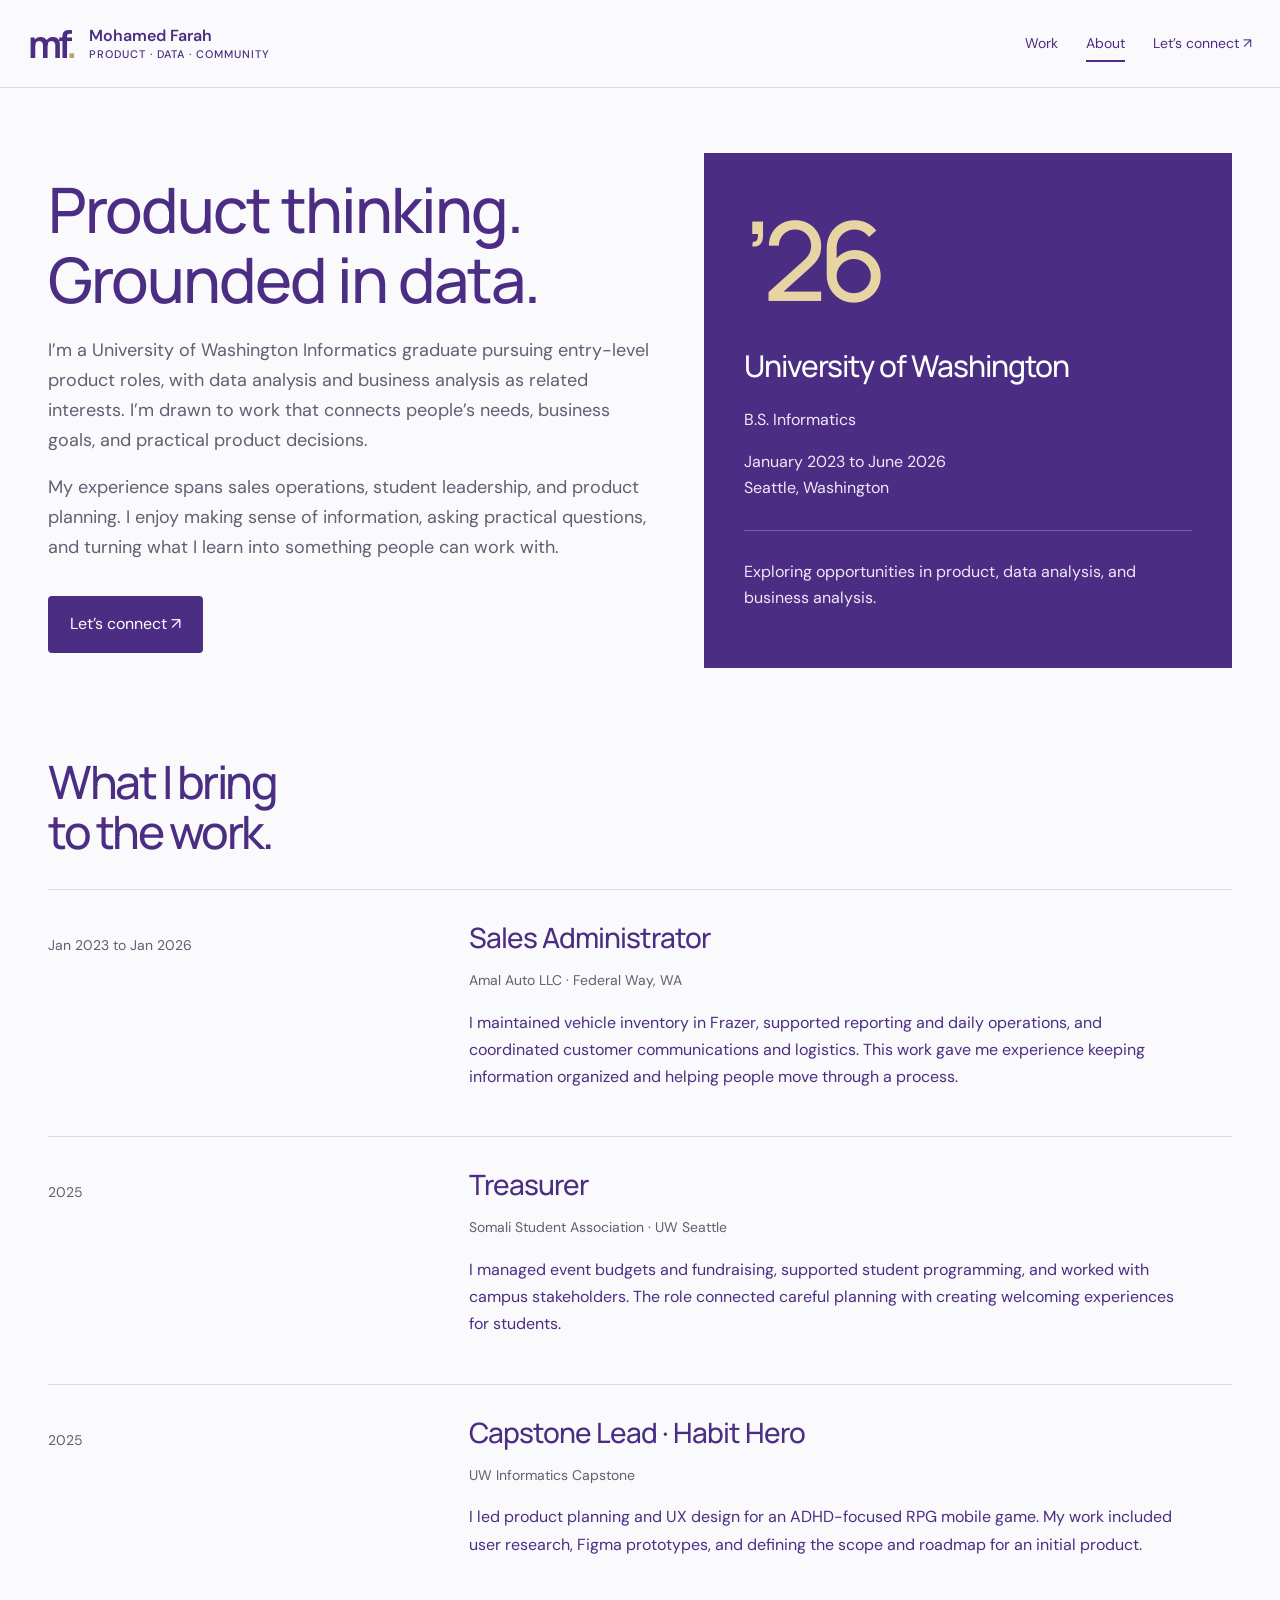
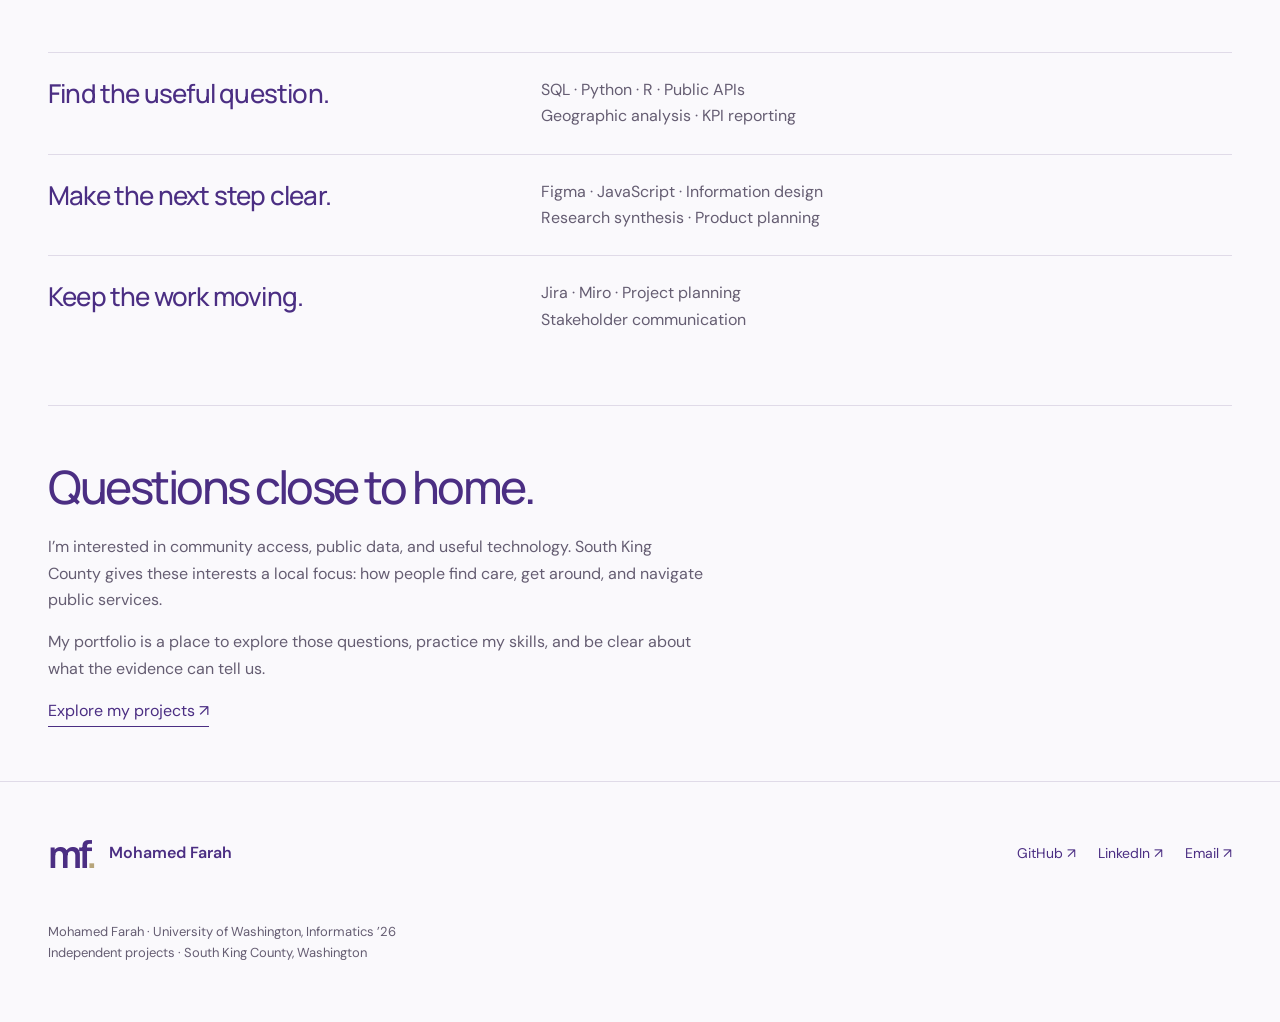
==== commit 82147987: "Prioritize product roles and correct capstone and SSA dates to 2025" ====
--- a/about.html
+++ b/about.html
@@ -1 +1 @@
-<!doctype html><html lang="en"><head><meta charset="utf-8"><meta name="viewport" content="width=device-width, initial-scale=1"><title>About | Mohamed Farah</title><meta name="description" content="Mohamed Farah’s portfolio: local questions, public data, and useful digital products."><link rel="icon" href="favicon.svg"><link rel="stylesheet" href="portfolio.css?v=20260914-final"><link rel="stylesheet" href="project-themes.css?v=20260914-final"><script src="navigation.js?v=20260914-final" defer></script><link rel="stylesheet" href="layout.css?v=20260914-final"></head><body><a class="skip" href="#main">Skip to content</a><header><a class="brand" href="index.html?v=20260914-final"><b>mf<span>.</span></b><span>Mohamed Farah<small>PRODUCT · DATA · COMMUNITY</small></span></a><nav aria-label="Main navigation"><a data-nav="work" href="index.html?v=20260914-final#work">Work</a><a data-nav="about" aria-current="page" href="about.html?v=20260914-final">About</a><a href="mailto:mofar206@gmail.com">Let’s connect ↗</a></nav></header><main id="main"><section class="hero about-intro"><div><h1>Curious about data.<br><em>Focused on people.</em></h1><p class="intro">I’m a University of Washington Informatics graduate interested in how data and thoughtful design can make everyday systems easier to use.</p><p class="intro">My experience spans sales operations, student leadership, and product planning. I enjoy making sense of information, asking practical questions, and turning what I learn into something people can work with.</p><a class="button" href="mailto:mofar206@gmail.com">Let’s connect ↗</a></div><aside class="education-card"><span class="education-year">’26</span><h2>University of Washington</h2><p>B.S. Informatics</p><p>January 2023 to June 2026<br>Seattle, Washington</p><div class="education-rule"></div><p>Exploring opportunities in product, data analysis, and business analysis.</p></aside></section><section class="experience"><div class="section-title"><div><h2>What I bring<br>to the work.</h2></div></div><article class="experience-row"><p>Jan 2023 to Jan 2026</p><div><h3>Sales Administrator</h3><p class="organization">Amal Auto LLC · Federal Way, WA</p><p>I maintained vehicle inventory in Frazer, supported reporting and daily operations, and coordinated customer communications and logistics. This work gave me experience keeping information organized and helping people move through a process.</p></div></article><article class="experience-row"><p>Sep 2024 to Feb 2025</p><div><h3>Treasurer</h3><p class="organization">Somali Student Association · UW Seattle</p><p>I managed event budgets and fundraising, supported student programming, and worked with campus stakeholders. The role connected careful planning with creating welcoming experiences for students.</p></div></article><article class="experience-row"><p>2024 to 2025</p><div><h3>Capstone Lead · Habit Hero</h3><p class="organization">UW Informatics Capstone</p><p>I led product planning and UX design for an ADHD-focused RPG mobile game. My work included user research, Figma prototypes, and defining the scope and roadmap for an initial product.</p></div></article></section><section class="case-notes"><div><h3>Find the useful question.</h3><p>SQL · Python · R · Public APIs<br>Geographic analysis · KPI reporting</p></div><div><h3>Make the next step clear.</h3><p>Figma · JavaScript · Information design<br>Research synthesis · Product planning</p></div><div><h3>Keep the work moving.</h3><p>Jira · Miro · Project planning<br>Stakeholder communication</p></div></section><section class="about-strip"><div><h2>Questions close to home.</h2><p>I’m interested in community access, public data, and useful technology. South King County gives these interests a local focus: how people find care, get around, and navigate public services.</p><p>My portfolio is a place to explore those questions, practice my skills, and be clear about what the evidence can tell us.</p><a class="text-link" href="index.html?v=20260914-final#work">Explore my projects ↗</a></div></section></main><footer><a class="brand" href="index.html?v=20260914-final"><b>mf<span>.</span></b><span>Mohamed Farah</span></a><div><a href="https://github.com/mofar206/Health-Portfolio">GitHub ↗</a><a href="https://linkedin.com/in/mofar206">LinkedIn ↗</a><a href="mailto:mofar206@gmail.com">Email ↗</a></div><p>Mohamed Farah · University of Washington, Informatics ’26<br>Independent projects · South King County, Washington</p></footer></body></html>+<!doctype html><html lang="en"><head><meta charset="utf-8"><meta name="viewport" content="width=device-width, initial-scale=1"><title>About | Mohamed Farah</title><meta name="description" content="Mohamed Farah’s portfolio: local questions, public data, and useful digital products."><link rel="icon" href="favicon.svg"><link rel="stylesheet" href="portfolio.css?v=20260914-product"><link rel="stylesheet" href="project-themes.css?v=20260914-product"><script src="navigation.js?v=20260914-product" defer></script><link rel="stylesheet" href="layout.css?v=20260914-product"></head><body><a class="skip" href="#main">Skip to content</a><header><a class="brand" href="index.html?v=20260914-product"><b>mf<span>.</span></b><span>Mohamed Farah<small>PRODUCT · DATA · COMMUNITY</small></span></a><nav aria-label="Main navigation"><a data-nav="work" href="index.html?v=20260914-product#work">Work</a><a data-nav="about" aria-current="page" href="about.html?v=20260914-product">About</a><a href="mailto:mofar206@gmail.com">Let’s connect ↗</a></nav></header><main id="main"><section class="hero about-intro"><div><h1>Product thinking.<br><em>Grounded in data.</em></h1><p class="intro">I’m a University of Washington Informatics graduate pursuing entry-level product roles, with data analysis and business analysis as related interests. I’m drawn to work that connects people’s needs, business goals, and practical product decisions.</p><p class="intro">My experience spans sales operations, student leadership, and product planning. I enjoy making sense of information, asking practical questions, and turning what I learn into something people can work with.</p><a class="button" href="mailto:mofar206@gmail.com">Let’s connect ↗</a></div><aside class="education-card"><span class="education-year">’26</span><h2>University of Washington</h2><p>B.S. Informatics</p><p>January 2023 to June 2026<br>Seattle, Washington</p><div class="education-rule"></div><p>Exploring opportunities in product, data analysis, and business analysis.</p></aside></section><section class="experience"><div class="section-title"><div><h2>What I bring<br>to the work.</h2></div></div><article class="experience-row"><p>Jan 2023 to Jan 2026</p><div><h3>Sales Administrator</h3><p class="organization">Amal Auto LLC · Federal Way, WA</p><p>I maintained vehicle inventory in Frazer, supported reporting and daily operations, and coordinated customer communications and logistics. This work gave me experience keeping information organized and helping people move through a process.</p></div></article><article class="experience-row"><p>2025</p><div><h3>Treasurer</h3><p class="organization">Somali Student Association · UW Seattle</p><p>I managed event budgets and fundraising, supported student programming, and worked with campus stakeholders. The role connected careful planning with creating welcoming experiences for students.</p></div></article><article class="experience-row"><p>2025</p><div><h3>Capstone Lead · Habit Hero</h3><p class="organization">UW Informatics Capstone</p><p>I led product planning and UX design for an ADHD-focused RPG mobile game. My work included user research, Figma prototypes, and defining the scope and roadmap for an initial product.</p></div></article></section><section class="case-notes"><div><h3>Find the useful question.</h3><p>SQL · Python · R · Public APIs<br>Geographic analysis · KPI reporting</p></div><div><h3>Make the next step clear.</h3><p>Figma · JavaScript · Information design<br>Research synthesis · Product planning</p></div><div><h3>Keep the work moving.</h3><p>Jira · Miro · Project planning<br>Stakeholder communication</p></div></section><section class="about-strip"><div><h2>Questions close to home.</h2><p>I’m interested in community access, public data, and useful technology. South King County gives these interests a local focus: how people find care, get around, and navigate public services.</p><p>My portfolio is a place to explore those questions, practice my skills, and be clear about what the evidence can tell us.</p><a class="text-link" href="index.html?v=20260914-product#work">Explore my projects ↗</a></div></section></main><footer><a class="brand" href="index.html?v=20260914-product"><b>mf<span>.</span></b><span>Mohamed Farah</span></a><div><a href="https://github.com/mofar206/Health-Portfolio">GitHub ↗</a><a href="https://linkedin.com/in/mofar206">LinkedIn ↗</a><a href="mailto:mofar206@gmail.com">Email ↗</a></div><p>Mohamed Farah · University of Washington, Informatics ’26<br>Independent projects · South King County, Washington</p></footer></body></html>
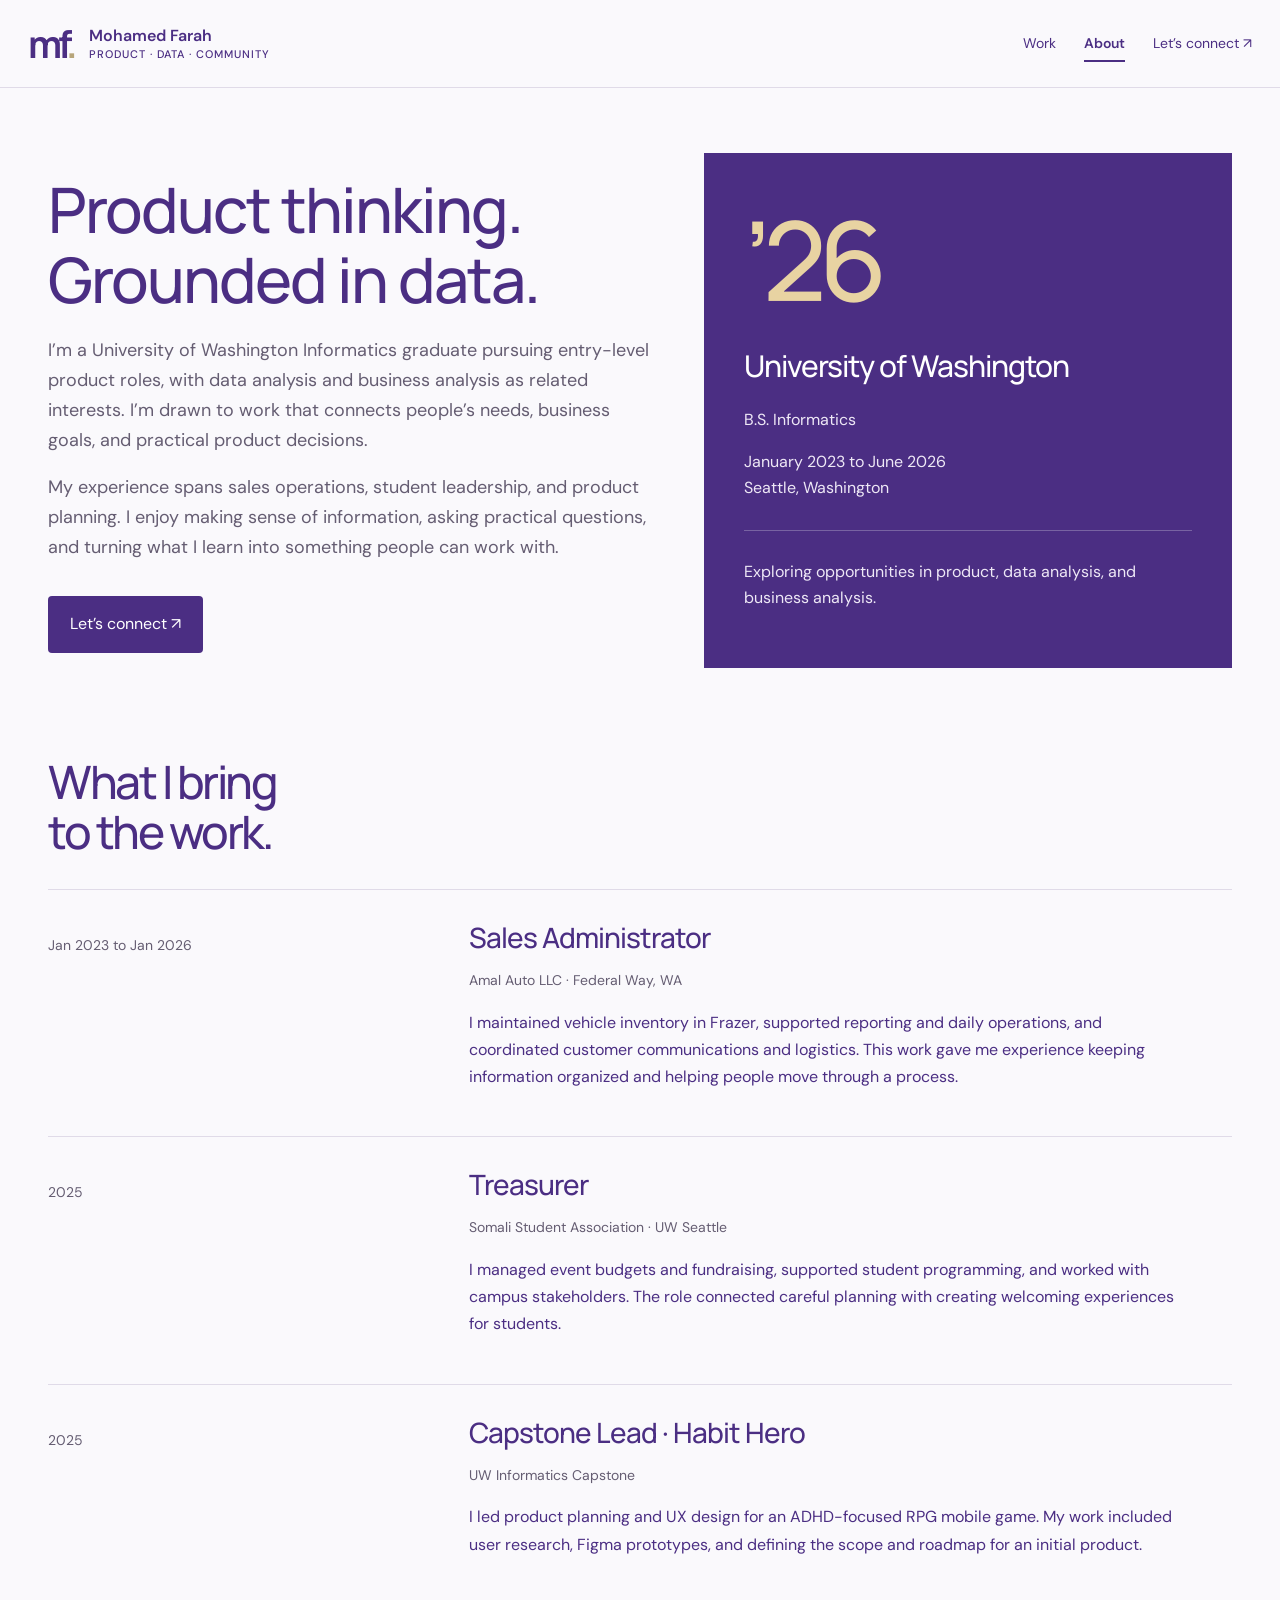
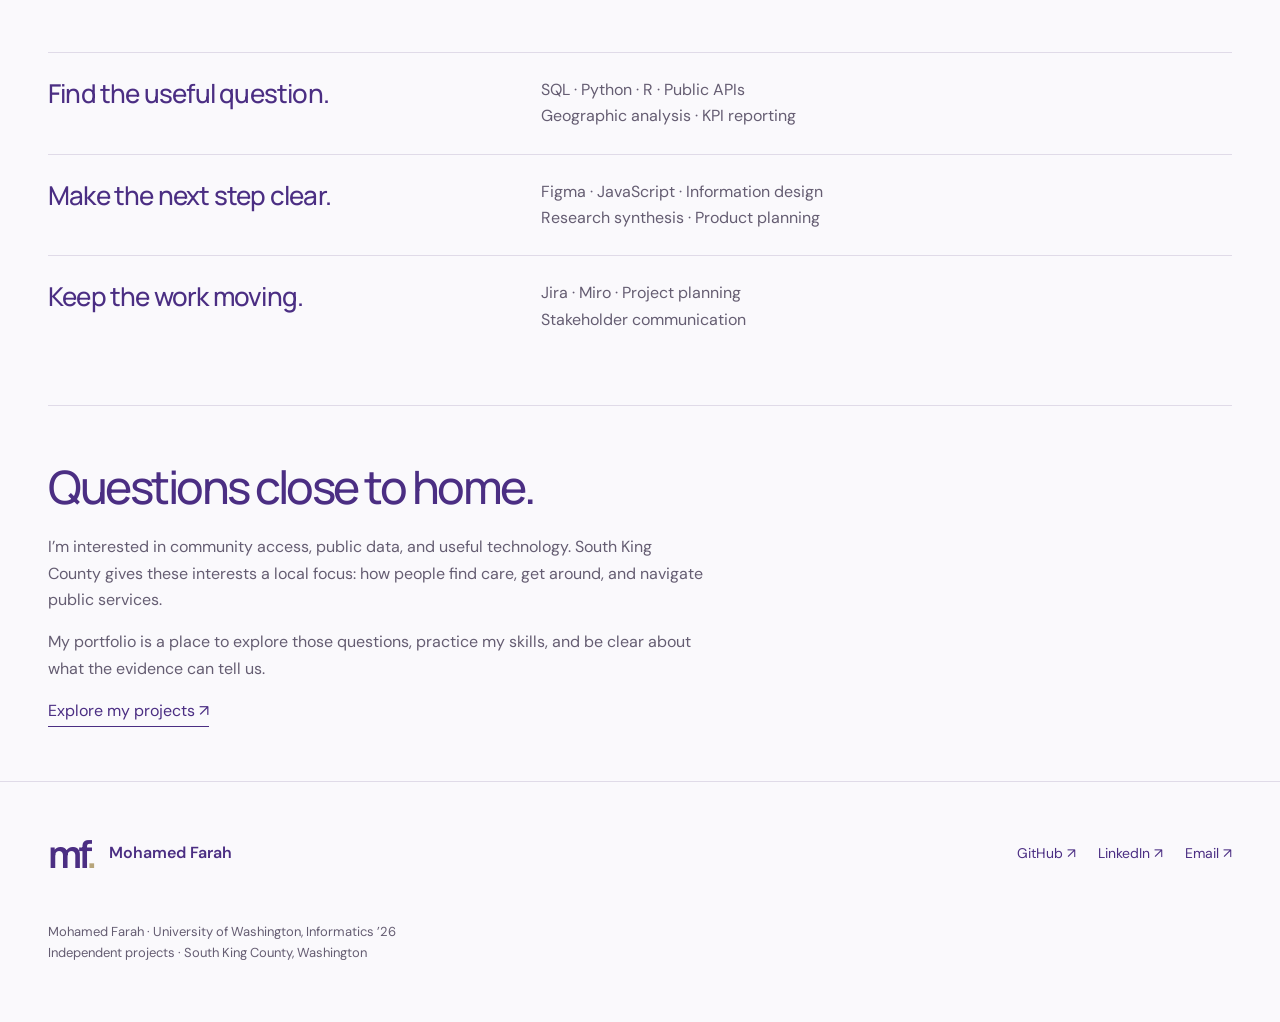
==== commit fda42f81: "Strengthen product case studies with reproducible findings and clearer decisions" ====
--- a/about.html
+++ b/about.html
@@ -1 +1 @@
-<!doctype html><html lang="en"><head><meta charset="utf-8"><meta name="viewport" content="width=device-width, initial-scale=1"><title>About | Mohamed Farah</title><meta name="description" content="Mohamed Farah’s portfolio: local questions, public data, and useful digital products."><link rel="icon" href="favicon.svg"><link rel="stylesheet" href="portfolio.css?v=20260914-product"><link rel="stylesheet" href="project-themes.css?v=20260914-product"><script src="navigation.js?v=20260914-product" defer></script><link rel="stylesheet" href="layout.css?v=20260914-product"></head><body><a class="skip" href="#main">Skip to content</a><header><a class="brand" href="index.html?v=20260914-product"><b>mf<span>.</span></b><span>Mohamed Farah<small>PRODUCT · DATA · COMMUNITY</small></span></a><nav aria-label="Main navigation"><a data-nav="work" href="index.html?v=20260914-product#work">Work</a><a data-nav="about" aria-current="page" href="about.html?v=20260914-product">About</a><a href="mailto:mofar206@gmail.com">Let’s connect ↗</a></nav></header><main id="main"><section class="hero about-intro"><div><h1>Product thinking.<br><em>Grounded in data.</em></h1><p class="intro">I’m a University of Washington Informatics graduate pursuing entry-level product roles, with data analysis and business analysis as related interests. I’m drawn to work that connects people’s needs, business goals, and practical product decisions.</p><p class="intro">My experience spans sales operations, student leadership, and product planning. I enjoy making sense of information, asking practical questions, and turning what I learn into something people can work with.</p><a class="button" href="mailto:mofar206@gmail.com">Let’s connect ↗</a></div><aside class="education-card"><span class="education-year">’26</span><h2>University of Washington</h2><p>B.S. Informatics</p><p>January 2023 to June 2026<br>Seattle, Washington</p><div class="education-rule"></div><p>Exploring opportunities in product, data analysis, and business analysis.</p></aside></section><section class="experience"><div class="section-title"><div><h2>What I bring<br>to the work.</h2></div></div><article class="experience-row"><p>Jan 2023 to Jan 2026</p><div><h3>Sales Administrator</h3><p class="organization">Amal Auto LLC · Federal Way, WA</p><p>I maintained vehicle inventory in Frazer, supported reporting and daily operations, and coordinated customer communications and logistics. This work gave me experience keeping information organized and helping people move through a process.</p></div></article><article class="experience-row"><p>2025</p><div><h3>Treasurer</h3><p class="organization">Somali Student Association · UW Seattle</p><p>I managed event budgets and fundraising, supported student programming, and worked with campus stakeholders. The role connected careful planning with creating welcoming experiences for students.</p></div></article><article class="experience-row"><p>2025</p><div><h3>Capstone Lead · Habit Hero</h3><p class="organization">UW Informatics Capstone</p><p>I led product planning and UX design for an ADHD-focused RPG mobile game. My work included user research, Figma prototypes, and defining the scope and roadmap for an initial product.</p></div></article></section><section class="case-notes"><div><h3>Find the useful question.</h3><p>SQL · Python · R · Public APIs<br>Geographic analysis · KPI reporting</p></div><div><h3>Make the next step clear.</h3><p>Figma · JavaScript · Information design<br>Research synthesis · Product planning</p></div><div><h3>Keep the work moving.</h3><p>Jira · Miro · Project planning<br>Stakeholder communication</p></div></section><section class="about-strip"><div><h2>Questions close to home.</h2><p>I’m interested in community access, public data, and useful technology. South King County gives these interests a local focus: how people find care, get around, and navigate public services.</p><p>My portfolio is a place to explore those questions, practice my skills, and be clear about what the evidence can tell us.</p><a class="text-link" href="index.html?v=20260914-product#work">Explore my projects ↗</a></div></section></main><footer><a class="brand" href="index.html?v=20260914-product"><b>mf<span>.</span></b><span>Mohamed Farah</span></a><div><a href="https://github.com/mofar206/Health-Portfolio">GitHub ↗</a><a href="https://linkedin.com/in/mofar206">LinkedIn ↗</a><a href="mailto:mofar206@gmail.com">Email ↗</a></div><p>Mohamed Farah · University of Washington, Informatics ’26<br>Independent projects · South King County, Washington</p></footer></body></html>+<!doctype html><html lang="en"><head><meta charset="utf-8"><meta name="viewport" content="width=device-width, initial-scale=1"><title>About | Mohamed Farah</title><meta name="description" content="Mohamed Farah’s portfolio: local questions, public data, and useful digital products."><link rel="icon" href="favicon.svg"><link rel="stylesheet" href="portfolio.css?v=20260914-evidence"><link rel="stylesheet" href="project-themes.css?v=20260914-evidence"><script src="navigation.js?v=20260914-evidence" defer></script><link rel="stylesheet" href="layout.css?v=20260914-evidence"><link rel="stylesheet" href="case-studies.css?v=20260914-evidence"></head><body><a class="skip" href="#main">Skip to content</a><header><a class="brand" href="index.html?v=20260914-evidence"><b>mf<span>.</span></b><span>Mohamed Farah<small>PRODUCT · DATA · COMMUNITY</small></span></a><nav aria-label="Main navigation"><a data-nav="work" href="index.html?v=20260914-evidence#work">Work</a><a data-nav="about" aria-current="page" href="about.html?v=20260914-evidence">About</a><a href="mailto:mofar206@gmail.com">Let’s connect ↗</a></nav></header><main id="main"><section class="hero about-intro"><div><h1>Product thinking.<br><em>Grounded in data.</em></h1><p class="intro">I’m a University of Washington Informatics graduate pursuing entry-level product roles, with data analysis and business analysis as related interests. I’m drawn to work that connects people’s needs, business goals, and practical product decisions.</p><p class="intro">My experience spans sales operations, student leadership, and product planning. I enjoy making sense of information, asking practical questions, and turning what I learn into something people can work with.</p><a class="button" href="mailto:mofar206@gmail.com">Let’s connect ↗</a></div><aside class="education-card"><span class="education-year">’26</span><h2>University of Washington</h2><p>B.S. Informatics</p><p>January 2023 to June 2026<br>Seattle, Washington</p><div class="education-rule"></div><p>Exploring opportunities in product, data analysis, and business analysis.</p></aside></section><section class="experience"><div class="section-title"><div><h2>What I bring<br>to the work.</h2></div></div><article class="experience-row"><p>Jan 2023 to Jan 2026</p><div><h3>Sales Administrator</h3><p class="organization">Amal Auto LLC · Federal Way, WA</p><p>I maintained vehicle inventory in Frazer, supported reporting and daily operations, and coordinated customer communications and logistics. This work gave me experience keeping information organized and helping people move through a process.</p></div></article><article class="experience-row"><p>2025</p><div><h3>Treasurer</h3><p class="organization">Somali Student Association · UW Seattle</p><p>I managed event budgets and fundraising, supported student programming, and worked with campus stakeholders. The role connected careful planning with creating welcoming experiences for students.</p></div></article><article class="experience-row"><p>2025</p><div><h3>Capstone Lead · Habit Hero</h3><p class="organization">UW Informatics Capstone</p><p>I led product planning and UX design for an ADHD-focused RPG mobile game. My work included user research, Figma prototypes, and defining the scope and roadmap for an initial product.</p></div></article></section><section class="case-notes"><div><h3>Find the useful question.</h3><p>SQL · Python · R · Public APIs<br>Geographic analysis · KPI reporting</p></div><div><h3>Make the next step clear.</h3><p>Figma · JavaScript · Information design<br>Research synthesis · Product planning</p></div><div><h3>Keep the work moving.</h3><p>Jira · Miro · Project planning<br>Stakeholder communication</p></div></section><section class="about-strip"><div><h2>Questions close to home.</h2><p>I’m interested in community access, public data, and useful technology. South King County gives these interests a local focus: how people find care, get around, and navigate public services.</p><p>My portfolio is a place to explore those questions, practice my skills, and be clear about what the evidence can tell us.</p><a class="text-link" href="index.html?v=20260914-evidence#work">Explore my projects ↗</a></div></section></main><footer><a class="brand" href="index.html?v=20260914-evidence"><b>mf<span>.</span></b><span>Mohamed Farah</span></a><div><a href="https://github.com/mofar206/mfPortfolio206">GitHub ↗</a><a href="https://linkedin.com/in/mofar206">LinkedIn ↗</a><a href="mailto:mofar206@gmail.com">Email ↗</a></div><p>Mohamed Farah · University of Washington, Informatics ’26<br>Independent projects · South King County, Washington</p></footer></body></html>
--- a/case-studies.css
+++ b/case-studies.css
@@ -0,0 +1,8 @@
+/* Case studies pair usable tools with the reasoning behind them. */
+.decision-story{margin:72px 0;max-width:1120px}.story-lead{display:grid;grid-template-columns:minmax(0,1fr) minmax(0,1.2fr);gap:16px 64px;align-items:start}.section-kicker{grid-column:1/-1;font-size:13px;font-weight:600;letter-spacing:.5px;color:var(--muted)}.story-lead h2{margin:0;font-size:40px;line-height:1.15;letter-spacing:-1px}.story-lead>p{margin:0;font-size:17px;line-height:1.8;color:var(--muted)}.finding-pair{display:grid;grid-template-columns:1fr 1fr;gap:48px;border-top:1px solid var(--line);border-bottom:1px solid var(--line);padding:28px 0;margin:36px 0 16px}.finding-pair article>span{font-size:14px;color:var(--muted)}.finding-pair strong{display:block;font-size:48px;font-weight:500;line-height:1.25;letter-spacing:-1px;margin:12px 0;font-variant-numeric:tabular-nums}.finding-pair p{font-size:14px;margin:0;color:var(--muted)}.evidence-note{max-width:900px;font-size:13px!important;color:var(--muted);line-height:1.7}.decision-rows{margin-top:40px}.decision-rows article{display:grid;grid-template-columns:minmax(0,1fr) minmax(0,1.7fr);gap:48px;padding:28px 0;border-top:1px solid var(--line)}.decision-rows h3{font-size:23px!important;line-height:1.35;margin:0;letter-spacing:-.4px}.decision-rows p,.decision-rows li{font-size:16px;line-height:1.8;color:var(--muted);margin:0 0 12px}.decision-rows p:last-child{margin-bottom:0}.decision-rows ul,.decision-rows ol{margin:0;padding-left:20px}.decision-rows b{font-weight:600;color:var(--ink)}.project-transit .finding-pair strong{color:#72e1db}.project-permits .finding-pair strong{color:#245ac0;font-family:'IBM Plex Mono',monospace}.project-transit .decision-story h2{font-size:40px}.project-health .decision-story h2{font-family:'DM Serif Display',Georgia,serif}.project-copy strong{display:inline-block;line-height:1.5}.project-copy strong:after{content:'';display:block;height:1px;background:currentColor;transform:scaleX(0);transform-origin:left;transition:transform .16s}.project:hover .project-copy strong:after{transform:scaleX(1)}.project-copy .tags{margin:20px 0 24px}.project-art{display:flex;justify-content:space-between}.health-bars{flex-shrink:0}.project-permits .controls label{min-width:160px}.project-next:focus-visible{outline-offset:8px}header nav a[aria-current]{font-weight:600}
+@media(max-width:850px){.decision-story{margin:48px 0}.story-lead{grid-template-columns:1fr;gap:16px}.story-lead h2,.project-transit .decision-story h2{font-size:34px}.decision-rows article{grid-template-columns:1fr;gap:14px;padding:24px 0}.finding-pair{gap:24px}.finding-pair strong{font-size:38px}}
+@media(max-width:480px){.finding-pair{grid-template-columns:1fr;gap:26px}.finding-pair article+article{border-top:1px solid var(--line);padding-top:24px}.story-lead h2,.project-transit .decision-story h2{font-size:30px}.story-lead>p{font-size:16px}.decision-rows h3{font-size:21px!important}}
+@media(prefers-reduced-motion:reduce){.project-copy strong:after{transition:none}}
+.case-overview{display:flex;gap:32px;flex-wrap:wrap;border-top:1px solid var(--line);padding:20px 0}.case-overview>div{flex:1;min-width:180px}.case-overview span{font-size:12px;color:var(--muted)}.case-overview p{font-size:14px;line-height:1.6;margin:6px 0 0}.case-shortcuts{display:flex;gap:26px;flex-wrap:wrap;padding:0 0 24px;font-size:14px}.case-shortcuts a{border-bottom:1px solid currentColor;padding-bottom:4px}.case-shortcuts a:last-child{display:inline-block}.decision-story,.workspace{scroll-margin-top:110px}.table-wrap:focus-visible{outline:2px solid currentColor;outline-offset:4px}.project-health .case-overview p{font-size:14px}.project-health .case-shortcuts{margin-bottom:12px}@media(max-width:480px){.case-overview{gap:16px}.case-overview>div{min-width:100%}.case-shortcuts{gap:20px}}
+
+.project-transit tbody tr:hover{background:#203b50;color:#edf6ff}.project-transit .chart>div{background:#72e1db}.project-transit .decision-story,.project-transit .workspace,.project-permits .decision-story,.project-permits .workspace{scroll-margin-top:0}
